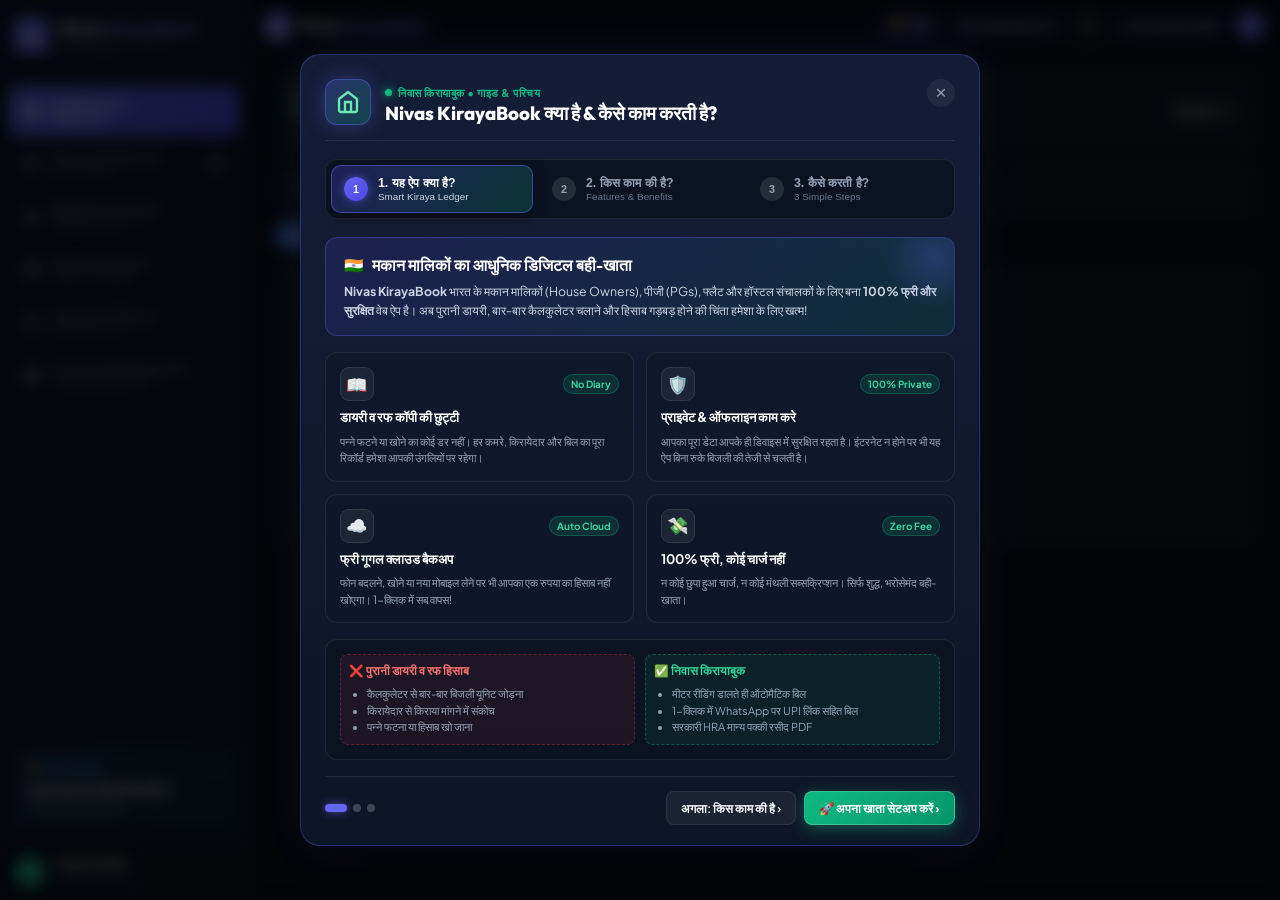
==== index.html @ a08e002d "Enhance AAB workflow with signed keystore, fix package ID, app icon & push latest features" ====
<!DOCTYPE html>
<html lang="en">

<head>
  <meta charset="UTF-8">
  <meta name="viewport"
    content="width=device-width, initial-scale=1.0, maximum-scale=1.0, user-scalable=no, viewport-fit=cover">
  <title>Nivas KirayaBook | Smart Rent &amp; Bijli Bill App</title>
  <meta name="description"
    content="Nivas KirayaBook - Smart rent collection, electricity bill calculator, and 1-click WhatsApp reminders for landlords.">
  <meta name="theme-color" content="#0B0F19">
  <meta name="apple-mobile-web-app-capable" content="yes">
  <meta name="apple-mobile-web-app-status-bar-style" content="black-translucent">
  <meta name="mobile-web-app-capable" content="yes">

  <!-- Google Fonts: Plus Jakarta Sans & Outfit -->
  <link rel="preconnect" href="https://fonts.googleapis.com">
  <link rel="preconnect" href="https://fonts.gstatic.com" crossorigin>
  <link
    href="https://fonts.googleapis.com/css2?family=Outfit:wght@400;500;600;700;800&family=Plus+Jakarta+Sans:wght@400;500;600;700&display=swap"
    rel="stylesheet">

  <link rel="stylesheet" href="styles.css">
  <link rel="icon" type="image/svg+xml" href="icon.svg">
  <link rel="apple-touch-icon" href="icon-192.png">
  <link rel="manifest" href="manifest.json">

  <!-- Firebase App, Auth & Firestore SDKs (Compat for static/Blogger) -->
  <script src="https://www.gstatic.com/firebasejs/10.12.0/firebase-app-compat.js"></script>
  <script src="https://www.gstatic.com/firebasejs/10.12.0/firebase-auth-compat.js"></script>
  <script src="https://www.gstatic.com/firebasejs/10.12.0/firebase-firestore-compat.js"></script>
</head>

<body>
  <!-- Overlay Backdrop for Mobile Drawers -->
  <div class="sidebar-backdrop" id="sidebar-backdrop" onclick="toggleSidebar(false)"></div>

  <div class="app-layout">
    <!-- Desktop Sidebar (Hidden on mobile phones, sleek on desktop) -->
    <aside class="desktop-sidebar" id="sidebar">
      <div class="sidebar-brand">
        <div class="brand-logo">
          <svg width="22" height="22" viewBox="0 0 24 24" fill="none" stroke="currentColor" stroke-width="2.3">
            <path d="M3 9l9-7 9 7v11a2 2 0 0 1-2 2H5a2 2 0 0 1-2-2z"></path>
            <polyline points="9 22 9 12 15 12 15 22"></polyline>
          </svg>
        </div>
        <div class="brand-info">
          <span class="brand-name">Nivas <span class="accent-text">KirayaBook</span></span>
          <span class="brand-sub">निवास किरायाबुक • Landlord</span>
        </div>
        <button class="sidebar-close-btn" onclick="toggleSidebar(false)" aria-label="Close">
          <svg width="18" height="18" viewBox="0 0 24 24" fill="none" stroke="currentColor" stroke-width="2">
            <line x1="18" y1="6" x2="6" y2="18"></line>
            <line x1="6" y1="6" x2="18" y2="18"></line>
          </svg>
        </button>
      </div>

      <nav class="desktop-nav">
        <button class="nav-btn active" id="nav-dashboard" onclick="switchView('dashboard')">
          <svg width="19" height="19" viewBox="0 0 24 24" fill="none" stroke="currentColor" stroke-width="2">
            <rect x="3" y="3" width="7" height="7"></rect>
            <rect x="14" y="3" width="7" height="7"></rect>
            <rect x="14" y="14" width="7" height="7"></rect>
            <rect x="3" y="14" width="7" height="7"></rect>
          </svg>
          <div class="nav-text">
            <span>Dashboard</span>
            <small>डैशबोर्ड ओवरव्यू</small>
          </div>
        </button>
        <button class="nav-btn" id="nav-tenants" onclick="switchView('tenants')">
          <svg width="19" height="19" viewBox="0 0 24 24" fill="none" stroke="currentColor" stroke-width="2">
            <path d="M17 21v-2a4 4 0 0 0-4-4H5a4 4 0 0 0-4 4v2"></path>
            <circle cx="9" cy="7" r="4"></circle>
            <path d="M23 21v-2a4 4 0 0 0-3-3.87"></path>
            <path d="M16 3.13a4 4 0 0 1 0 7.75"></path>
          </svg>
          <div class="nav-text">
            <span>Rooms &amp; Tenants</span>
            <small>कमरे और किरायेदार</small>
          </div>
          <span class="nav-badge" id="tenant-count-badge">0</span>
        </button>
        <button class="nav-btn" id="nav-calculator" onclick="switchView('calculator')">
          <svg width="19" height="19" viewBox="0 0 24 24" fill="none" stroke="currentColor" stroke-width="2">
            <polygon points="13 2 3 14 12 14 11 22 21 10 12 10 13 2"></polygon>
          </svg>
          <div class="nav-text">
            <span>Bijli Bill Calculator</span>
            <small>बिजली बिल कैलकुलेटर</small>
          </div>
        </button>
        <button class="nav-btn" id="nav-reports" onclick="switchView('reports')">
          <svg width="19" height="19" viewBox="0 0 24 24" fill="none" stroke="currentColor" stroke-width="2">
            <path
              d="M21 16V8a2 2 0 0 0-1-1.73l-7-4a2 2 0 0 0-2 0l-7 4A2 2 0 0 0 3 8v8a2 2 0 0 0 1 1.73l7 4a2 2 0 0 0 2 0l7-4A2 2 0 0 0 21 16z">
            </path>
            <polyline points="3.27 6.96 12 12.01 20.73 6.96"></polyline>
            <line x1="12" y1="22.08" x2="12" y2="12"></line>
          </svg>
          <div class="nav-text">
            <span>Monthly Report</span>
            <small>मासिक आय-व्यय रिपोर्ट</small>
          </div>
        </button>
        <button class="nav-btn" id="nav-history" onclick="switchView('history')">
          <svg width="19" height="19" viewBox="0 0 24 24" fill="none" stroke="currentColor" stroke-width="2">
            <circle cx="12" cy="12" r="10"></circle>
            <polyline points="12 6 12 12 16 14"></polyline>
          </svg>
          <div class="nav-text">
            <span>Payment History</span>
            <small>किराया खाता & रसीदें</small>
          </div>
        </button>
        <button class="nav-btn" id="nav-settings" onclick="switchView('settings')">
          <svg width="19" height="19" viewBox="0 0 24 24" fill="none" stroke="currentColor" stroke-width="2">
            <circle cx="12" cy="12" r="3"></circle>
            <path
              d="M19.4 15a1.65 1.65 0 0 0 .33 1.82l.06.06a2 2 0 0 1 0 2.83 2 2 0 0 1-2.83 0l-.06-.06a1.65 1.65 0 0 0-1.82-.33 1.65 1.65 0 0 0-1 1.51V21a2 2 0 0 1-2 2 2 2 0 0 1-2-2v-.09A1.65 1.65 0 0 0 9 19.4a1.65 1.65 0 0 0-1.82.33l-.06.06a2 2 0 0 1-2.83 0 2 2 0 0 1 0-2.83l.06-.06a1.65 1.65 0 0 0 .33-1.82 1.65 1.65 0 0 0-1.51-1H3a2 2 0 0 1-2-2 2 2 0 0 1 2-2h.09A1.65 1.65 0 0 0 4.6 9a1.65 1.65 0 0 0-.33-1.82l-.06-.06a2 2 0 0 1 0-2.83 2 2 0 0 1 2.83 0l.06.06a1.65 1.65 0 0 0 1.82.33H9a1.65 1.65 0 0 0 1-1.51V3a2 2 0 0 1 2-2 2 2 0 0 1 2 2v.09a1.65 1.65 0 0 0 1 1.51 1.65 1.65 0 0 0 1.82-.33l.06-.06a2 2 0 0 1 2.83 0 2 2 0 0 1 0 2.83l-.06.06a1.65 1.65 0 0 0-.33 1.82V9a1.65 1.65 0 0 0 1.51 1H21a2 2 0 0 1 2 2 2 2 0 0 1-2 2h-.09a1.65 1.65 0 0 0-1.51 1z">
            </path>
          </svg>
          <div class="nav-text">
            <span>Owner Settings &amp; UPI</span>
            <small>मालिक प्रोफाइल & सेटिंग्स</small>
          </div>
        </button>
      </nav>

      <!-- Sidebar App Guide Box -->
      <div class="sidebar-guide-box" onclick="openAppIntroModal()" title="यह ऐप क्या है &amp; कैसे काम करती है?">
        <div class="sidebar-guide-top">
          <span class="guide-badge">💡 App Guide</span>
          <span class="guide-arrow">›</span>
        </div>
        <div class="sidebar-guide-title">यह ऐप क्या है &amp; कैसे काम करती है?</div>
        <div class="sidebar-guide-sub">3 आसान स्टेप्स में गाइड देखें</div>
      </div>

      <div class="sidebar-user-card" onclick="switchView('settings')">
        <div class="user-avatar" id="sidebar-avatar">M</div>
        <div class="user-details">
          <span class="user-name" id="sidebar-owner-name">Makan Malik</span>
          <span class="user-sub" id="sidebar-owner-upi">UPI Setup Karein</span>
        </div>
      </div>
    </aside>

    <!-- App Main Body -->
    <div class="app-body">
      <!-- Native Mobile App Header -->
      <header class="app-header">
        <div class="header-left">
          <button class="header-menu-btn" id="menu-toggle" onclick="toggleSidebar()" aria-label="Menu">
            <svg width="20" height="20" viewBox="0 0 24 24" fill="none" stroke="currentColor" stroke-width="2.2">
              <line x1="3" y1="12" x2="21" y2="12"></line>
              <line x1="3" y1="6" x2="21" y2="6"></line>
              <line x1="3" y1="18" x2="21" y2="18"></line>
            </svg>
          </button>
          <div class="header-brand-wrap">
            <div class="header-app-logo">
              <svg width="18" height="18" viewBox="0 0 24 24" fill="none" stroke="currentColor" stroke-width="2.4">
                <path d="M3 9l9-7 9 7v11a2 2 0 0 1-2 2H5a2 2 0 0 1-2-2z"></path>
                <polyline points="9 22 9 12 15 12 15 22"></polyline>
              </svg>
            </div>
            <div class="header-titles">
              <h1 class="header-app-title">Nivas <span class="accent-text">KirayaBook</span></h1>
            </div>
          </div>
        </div>

        <div class="header-right">
          <button class="header-guide-pill" onclick="openAppIntroModal()" title="App Guide: Yeh app kya hai? (गाइड)">
            <span class="guide-icon">💡</span>
            <span class="guide-text">गाइड</span>
          </button>
          <button class="cloud-sync-pill logged-out" id="header-cloud-btn" onclick="openCloudModal()" title="Firebase Cloud Sync">
            <svg class="cloud-icon" width="15" height="15" viewBox="0 0 24 24" fill="none" stroke="currentColor" stroke-width="2.2">
              <path d="M18 10h-1.26A8 8 0 1 0 9 20h9a5 5 0 0 0 0-10z"></path>
            </svg>
            <span id="header-cloud-text">Cloud Sync</span>
            <span class="cloud-status-dot" id="header-cloud-dot"></span>
          </button>
          <button class="header-icon-btn" onclick="toggleHeaderSearch()" title="Search">
            <svg width="18" height="18" viewBox="0 0 24 24" fill="none" stroke="currentColor" stroke-width="2">
              <circle cx="11" cy="11" r="8"></circle>
              <line x1="21" y1="21" x2="16.65" y2="16.65"></line>
            </svg>
          </button>
          <div class="header-cycle-pill" id="header-cycle-pill" onclick="switchView('settings')" title="Billing Month">
            <span class="cycle-dot"></span>
            <span id="current-month-display">Oct 2026</span>
          </div>
          <button class="header-avatar-btn" onclick="switchView('settings')" title="Profile">
            <span id="mobile-header-avatar">M</span>
          </button>
        </div>
      </header>

      <!-- Expandable Mobile Search Bar -->
      <div class="header-search-expand" id="header-search-expand">
        <svg width="16" height="16" viewBox="0 0 24 24" fill="none" stroke="currentColor" stroke-width="2">
          <circle cx="11" cy="11" r="8"></circle>
          <line x1="21" y1="21" x2="16.65" y2="16.65"></line>
        </svg>
        <input type="text" id="global-search" placeholder="Room no, tenant, phone number search karein..."
          oninput="handleSearch(this.value)">
        <button class="search-close-btn" onclick="toggleHeaderSearch(false)" aria-label="Close search">&times;</button>
      </div>

      <!-- App Viewport (Scrollable Native Area) -->
      <main class="app-viewport">

        <!-- ==========================================
             SCREEN 1: DASHBOARD OVERVIEW (Clean Khatabook Standard)
             ========================================== -->
        <section id="view-dashboard" class="view-screen active">
          <!-- Welcome & Onboarding Banner (Permanently hidden in Real Mode) -->
          <div class="demo-strip demo-welcome-card" id="demo-notice-banner" style="display: none;">
            <!-- Top Header Row -->
            <div class="demo-welcome-top">
              <div class="demo-welcome-badge">
                <span class="demo-pulse-dot"></span>
                <span>👋 Welcome to Nivas KirayaBook • मकान मालिक डिजिटल खाता</span>
              </div>
              <button type="button" class="btn-demo-dismiss" onclick="dismissDemoBanner()" title="Banner band karein"
                aria-label="Close">&times;</button>
            </div>

            <!-- Value Proposition -->
            <div class="demo-welcome-main">
              <h2 class="demo-welcome-title">Kiraya Hisaab, Bijli Bill & WhatsApp Reminder — Sab Kuch Ek Jagah</h2>
              <p class="demo-welcome-sub">
                Yeh app landlords aur house owners ke liye hai. Abhi aap <strong>Demo Mode (Sample Data)</strong> dekh
                rahe hain taaki aap sabhi features chala kar test kar sakein:
              </p>
            </div>

            <!-- 3 Core Feature Shortcut Cards -->
            <div class="demo-features-grid">
              <div class="demo-feat-item" onclick="switchView('calculator')" title="Click: Bijli Calculator Kholein">
                <span class="demo-feat-icon">⚡</span>
                <div class="demo-feat-text">
                  <strong>Bijli Bill Calculator</strong>
                  <small>Meter reading se automatic bill calculation</small>
                </div>
              </div>

              <div class="demo-feat-item" onclick="switchView('tenants')" title="Click: WhatsApp Reminder Dekhein">
                <span class="demo-feat-icon">💬</span>
                <div class="demo-feat-text">
                  <strong>WhatsApp Reminder</strong>
                  <small>1-Click mein UPI link ke sath message bhejo</small>
                </div>
              </div>

              <div class="demo-feat-item" onclick="switchView('history')" title="Click: Rent Receipts Dekhein">
                <span class="demo-feat-icon">🧾</span>
                <div class="demo-feat-text">
                  <strong>Kiraya Raseed</strong>
                  <small>Payment aane par official HRA tax receipt</small>
                </div>
              </div>
            </div>

            <!-- Bottom Actions: Setup CTA & Information -->
            <div class="demo-welcome-footer">
              <div class="demo-cta-group">
                <button type="button" class="btn-demo-primary" onclick="openOnboardingModal()">
                  <span>🚀 Apna Asli Khata Setup Karein</span>
                  <small>(Name, Mobile & UPI jodein • 2 min)</small>
                </button>
                <button type="button" class="btn-demo-secondary" onclick="openAppIntroModal()">
                  <span>💡 Yeh App Kya Hai? Guide Dekhein ›</span>
                </button>
                <button type="button" class="btn-demo-secondary" onclick="switchView('calculator')">
                  <span>⚡ Bijli Calculator Test Karein ›</span>
                </button>
              </div>

              <div class="demo-sample-note">
                <span>💡 <em>Settings se aap jab chahein demo data dubara la sakte hain.</em></span>
              </div>
            </div>
          </div>

          <!-- Unified Single Financial Ledger Strip (Khatabook Style) -->
          <div class="ledger-summary-strip">
            <div class="ledger-kpi-col">
              <span class="ledger-label">KUL AAYA (COLLECTED)</span>
              <div class="ledger-val text-success" id="stat-collected">₹0</div>
              <span class="ledger-sub" id="stat-collected-sub">0 Rooms Clear</span>
            </div>

            <div class="ledger-divider"></div>

            <div class="ledger-kpi-col">
              <span class="ledger-label">KUL BAAKI (PENDING)</span>
              <div class="ledger-val text-danger" id="stat-pending">₹0</div>
              <span class="ledger-sub" id="stat-pending-sub">0 Room Pending</span>
            </div>

            <button type="button" class="ledger-report-btn" onclick="switchView('reports')" title="View Monthly Audit">
              <span>Report</span>
              <svg width="14" height="14" viewBox="0 0 24 24" fill="none" stroke="currentColor" stroke-width="2.5">
                <polyline points="9 18 15 12 9 6"></polyline>
              </svg>
            </button>
          </div>

          <!-- Search & Filter Controls (Clean Native App Bar) -->
          <div class="ledger-controls-row">
            <div class="ledger-search-box">
              <svg width="15" height="15" viewBox="0 0 24 24" fill="none" stroke="currentColor" stroke-width="2">
                <circle cx="11" cy="11" r="8"></circle>
                <line x1="21" y1="21" x2="16.65" y2="16.65"></line>
              </svg>
              <input type="text" id="dashboard-search-input" placeholder="Room no, kirayedar, phone search karein..."
                oninput="handleSearch(this.value)">
              <button type="button" class="search-clear-btn" id="search-clear-btn" onclick="clearSearch()"
                style="display:none;">&times;</button>
            </div>

            <!-- Segmented Filter Tabs -->
            <div class="ledger-tabs">
              <button type="button" class="ledger-tab active" data-filter="all" onclick="setFilter('all')">
                Sabhi (<span id="count-all">0</span>)
              </button>
              <button type="button" class="ledger-tab tab-pending" data-filter="pending" onclick="setFilter('pending')">
                Baaki (<span id="count-pending">0</span>)
              </button>
              <button type="button" class="ledger-tab tab-paid" data-filter="paid" onclick="setFilter('paid')">
                Jama (<span id="count-paid">0</span>)
              </button>
              <button type="button" class="ledger-tab tab-vacant" data-filter="vacant" onclick="setFilter('vacant')">
                Khali (<span id="count-vacant">0</span>)
              </button>
            </div>
          </div>

          <!-- Rooms / Tenant Cards Grid (Direct Hero of the Page) -->
          <div class="rooms-ledger-list" id="tenants-card-container">
            <!-- Dynamically populated room cards -->
          </div>
        </section>

        <!-- ==========================================
             SCREEN 2: ROOMS & TENANTS (Dedicated Directory)
             ========================================== -->
        <section id="view-tenants" class="view-screen">
          <!-- Professional Tenants & Rooms Summary Strip (Fintech Ledger Standard) -->
          <div class="tenants-summary-strip">
            <div class="ts-col ts-col-clickable" onclick="setTenantsScreenFilter('all')"
              title="Click: Sabhi Rooms Dekhein">
              <div class="ts-header">
                <span class="ts-dot ts-dot-blue"></span>
                <span class="ts-label">ROOMS</span>
              </div>
              <strong class="ts-val" id="tenants-summary-total">0</strong>
              <span class="ts-sub" id="tenants-summary-total-sub">0 Units Listed</span>
            </div>

            <div class="ledger-divider"></div>

            <div class="ts-col ts-col-clickable" onclick="setTenantsScreenFilter('occupied')"
              title="Click: Occupied Rooms Filter Karein">
              <div class="ts-header">
                <span class="ts-dot ts-dot-success"></span>
                <span class="ts-label">OCCUPIED</span>
              </div>
              <strong class="ts-val text-success" id="tenants-summary-occupied">0</strong>
              <span class="ts-sub text-success" id="tenants-summary-occ-sub">0% Occupancy</span>
            </div>

            <div class="ledger-divider"></div>

            <div class="ts-col ts-col-clickable" onclick="setTenantsScreenFilter('vacant')"
              title="Click: Khali Rooms Filter Karein">
              <div class="ts-header">
                <span class="ts-dot ts-dot-amber"></span>
                <span class="ts-label">VACANT</span>
              </div>
              <strong class="ts-val text-muted" id="tenants-summary-vacant">0</strong>
              <span class="ts-sub" id="tenants-summary-vac-sub">0 Ready to Rent</span>
            </div>

            <div class="ledger-divider"></div>

            <div class="ts-col ts-col-clickable ts-col-rent" onclick="switchView('reports')"
              title="Click: Monthly Audit & Income Dekhein">
              <div class="ts-header">
                <span class="ts-dot ts-dot-emerald"></span>
                <span class="ts-label">TOTAL RENT</span>
              </div>
              <strong class="ts-val text-primary" id="tenants-summary-rent">₹0</strong>
              <span class="ts-sub" id="tenants-summary-rent-sub">Monthly Potential</span>
            </div>
          </div>

          <!-- Search & Filter Controls -->
          <div class="ledger-controls-row">
            <div class="ledger-search-box">
              <svg width="15" height="15" viewBox="0 0 24 24" fill="none" stroke="currentColor" stroke-width="2">
                <circle cx="11" cy="11" r="8"></circle>
                <line x1="21" y1="21" x2="16.65" y2="16.65"></line>
              </svg>
              <input type="text" id="tenants-screen-search" placeholder="Search room no, tenant, phone..."
                oninput="handleTenantsSearch(this.value)">
            </div>
            <div class="ledger-tabs">
              <button type="button" class="ledger-tab active" data-tfilter="all"
                onclick="setTenantsScreenFilter('all')">
                Sabhi (<span id="tcount-all">0</span>)
              </button>
              <button type="button" class="ledger-tab tab-paid" data-tfilter="occupied"
                onclick="setTenantsScreenFilter('occupied')">
                Occupied (<span id="tcount-occupied">0</span>)
              </button>
              <button type="button" class="ledger-tab tab-vacant" data-tfilter="vacant"
                onclick="setTenantsScreenFilter('vacant')">
                Khali (<span id="tcount-vacant">0</span>)
              </button>
            </div>
          </div>

          <!-- Rooms Directory Grid -->
          <div class="rooms-ledger-list" id="all-tenants-container">
            <!-- Dynamically populated via renderTenantsView() -->
          </div>
        </section>

        <!-- ==========================================
             SCREEN 3: BIJLI BILL CALCULATOR (Dedicated Screen)
             ========================================== -->
        <section id="view-calculator" class="view-screen">
          <div class="screen-title-bar">
            <div>
              <h2 class="screen-heading">Bijli Bill Calculator</h2>
              <p class="screen-subtext">Meter reading darj karein, automatic bill calculate karein aur WhatsApp notice
                bhejein</p>
            </div>
          </div>

          <div class="calc-screen-grid">
            <!-- Left Card: Inputs & Meter Calculator -->
            <div class="calc-input-card">
              <div class="form-section-head">
                <span class="fsh-title">1. Room Chunein (Select Room)</span>
              </div>
              <div class="form-group">
                <select id="calc-screen-select-unit" class="select-app" onchange="onCalcScreenUnitSelected(this.value)">
                  <!-- Injected options -->
                </select>
              </div>

              <div class="form-section-head" style="margin-top: 18px;">
                <span class="fsh-title">2. Meter Reading & Rate</span>
              </div>
              <div class="meter-inputs-row">
                <div class="form-group">
                  <label for="calc-screen-prev-reading">Previous (Units)</label>
                  <input type="number" id="calc-screen-prev-reading" placeholder="e.g. 1000" oninput="runScreenCalc()">
                </div>
                <div class="form-group">
                  <label for="calc-screen-curr-reading">New (Units) *</label>
                  <input type="number" id="calc-screen-curr-reading" placeholder="e.g. 1060" oninput="runScreenCalc()">
                </div>
                <div class="form-group">
                  <label for="calc-screen-rate">Rate / Unit (₹)</label>
                  <div class="rate-input-box">
                    <input type="number" id="calc-screen-rate" value="8" step="0.5" oninput="runScreenCalc()">
                    <div class="rate-pills">
                      <button type="button" class="rate-pill" onclick="setCalcRate(7)">₹7</button>
                      <button type="button" class="rate-pill active" onclick="setCalcRate(8)">₹8</button>
                      <button type="button" class="rate-pill" onclick="setCalcRate(9)">₹9</button>
                      <button type="button" class="rate-pill" onclick="setCalcRate(10)">₹10</button>
                    </div>
                  </div>
                </div>
              </div>

              <!-- Visual Formula Banner -->
              <div class="calc-formula-card">
                <div class="f-col">
                  <span class="f-sub">Units:</span>
                  <strong class="f-val" id="calc-screen-units-box">0 Units</strong>
                </div>
                <span class="f-math">×</span>
                <div class="f-col">
                  <span class="f-sub">Rate:</span>
                  <strong class="f-val">₹<span id="calc-screen-rate-box">8</span></strong>
                </div>
                <span class="f-math">=</span>
                <div class="f-col f-highlight">
                  <span class="f-sub">Bijli Bill:</span>
                  <strong class="f-val f-gold" id="calc-screen-elec-total">₹0</strong>
                </div>
              </div>

              <div class="form-section-head" style="margin-top: 18px;">
                <span class="fsh-title">3. Kiraya & Extra Charges</span>
              </div>
              <div class="utilities-row">
                <div class="form-group">
                  <label for="calc-screen-rent">Base Rent (₹)</label>
                  <input type="number" id="calc-screen-rent" oninput="runScreenCalc()">
                </div>
                <div class="form-group">
                  <label for="calc-screen-maint">Maintenance / Water (₹)</label>
                  <input type="number" id="calc-screen-maint" value="0" oninput="runScreenCalc()">
                </div>
                <div class="form-group">
                  <label for="calc-screen-other">Other / Dues (₹)</label>
                  <input type="number" id="calc-screen-other" value="0" oninput="runScreenCalc()">
                </div>
                <div class="form-group">
                  <label for="calc-screen-month">Billing Month</label>
                  <input type="text" id="calc-screen-month" value="October 2026" oninput="runScreenCalc()">
                </div>
              </div>
            </div>

            <!-- Right Card: Grand Total & Live WhatsApp Preview -->
            <div class="calc-output-card">
              <!-- Grand Total Banner -->
              <div class="calc-total-banner">
                <span class="total-tag">Grand Total Due • कुल बकाया</span>
                <div class="total-number" id="calc-screen-grand-total">₹0</div>
                <div class="total-breakdown-rows">
                  <div class="t-row"><span>Base Rent:</span><strong id="gt-row-rent">₹0</strong></div>
                  <div class="t-row"><span>Electricity Bill:</span><strong id="gt-row-elec">₹0</strong></div>
                  <div class="t-row"><span>Water / Maintenance:</span><strong id="gt-row-maint">₹0</strong></div>
                  <div class="t-row"><span>Other Dues:</span><strong id="gt-row-other">₹0</strong></div>
                </div>
              </div>

              <!-- Live WhatsApp Preview Box -->
              <div class="wa-chat-preview">
                <div class="wa-chat-header">
                  <div class="wa-chat-title">
                    <svg width="17" height="17" viewBox="0 0 24 24" fill="#25D366">
                      <path
                        d="M12.04 2C6.58 2 2.13 6.45 2.13 11.91C2.13 13.66 2.59 15.36 3.45 16.86L2.05 22L7.3 20.62C8.75 21.41 10.38 21.83 12.04 21.83C17.5 21.83 21.95 17.38 21.95 11.92C21.95 9.27 20.92 6.78 19.05 4.91C17.18 3.03 14.69 2 12.04 2ZM12.05 20.18C10.57 20.18 9.11 19.79 7.83 19.02L7.53 18.84L4.41 19.66L5.24 16.61L5.05 16.3C4.21 14.96 3.77 13.46 3.77 11.91C3.77 7.36 7.48 3.65 12.04 3.65C14.25 3.65 16.33 4.51 17.89 6.07C19.45 7.63 20.31 9.71 20.31 11.92C20.31 16.48 16.6 20.18 12.05 20.18ZM16.58 14.43C16.33 14.31 15.11 13.71 14.88 13.62C14.65 13.54 14.48 13.5 14.31 13.75C14.14 14 13.65 14.57 13.5 14.74C13.35 14.91 13.2 14.93 12.95 14.81C12.7 14.69 11.89 14.42 10.93 13.57C10.18 12.91 9.68 12.09 9.53 11.84C9.38 11.59 9.51 11.46 9.64 11.34C9.75 11.23 9.88 11.06 10.01 10.91C10.13 10.76 10.17 10.65 10.25 10.49C10.33 10.32 10.29 10.18 10.23 10.06C10.17 9.93 9.68 8.73 9.48 8.24C9.28 7.76 9.08 7.82 8.93 7.81C8.79 7.81 8.62 7.81 8.45 7.81C8.28 7.81 8.01 7.87 7.78 8.12C7.55 8.37 6.9 8.98 6.9 10.22C6.9 11.46 7.8 12.66 7.93 12.83C8.05 13 9.71 15.55 12.24 16.64C12.84 16.9 13.31 17.06 13.68 17.18C14.28 17.37 14.83 17.34 15.26 17.28C15.74 17.21 16.74 16.68 16.95 16.09C17.16 15.5 17.16 15 17.1 14.9C17.04 14.8 16.87 14.55 16.58 14.43Z" />
                    </svg>
                    <span>WhatsApp Notice Preview</span>
                  </div>
                  <button class="btn btn-secondary btn-xs" onclick="copyWhatsAppPreviewText()">
                    📋 Copy Text
                  </button>
                </div>
                <div class="wa-chat-bubble" id="calc-screen-wa-bubble">
                  Select a room to preview WhatsApp notice...
                </div>
              </div>

              <!-- Buttons -->
              <div class="calc-btn-stack">
                <button class="btn btn-whatsapp btn-block" onclick="sendWhatsAppFromScreenCalc()">
                  <svg width="18" height="18" viewBox="0 0 24 24" fill="currentColor">
                    <path
                      d="M12.04 2C6.58 2 2.13 6.45 2.13 11.91C2.13 13.66 2.59 15.36 3.45 16.86L2.05 22L7.3 20.62C8.75 21.41 10.38 21.83 12.04 21.83C17.5 21.83 21.95 17.38 21.95 11.92C21.95 9.27 20.92 6.78 19.05 4.91C17.18 3.03 14.69 2 12.04 2ZM12.05 20.18C10.57 20.18 9.11 19.79 7.83 19.02L7.53 18.84L4.41 19.66L5.24 16.61L5.05 16.3C4.21 14.96 3.77 13.46 3.77 11.91C3.77 7.36 7.48 3.65 12.04 3.65C14.25 3.65 16.33 4.51 17.89 6.07C19.45 7.63 20.31 9.71 20.31 11.92C20.31 16.48 16.6 20.18 12.05 20.18ZM16.58 14.43C16.33 14.31 15.11 13.71 14.88 13.62C14.65 13.54 14.48 13.5 14.31 13.75C14.14 14 13.65 14.57 13.5 14.74C13.35 14.91 13.2 14.93 12.95 14.81C12.7 14.69 11.89 14.42 10.93 13.57C10.18 12.91 9.68 12.09 9.53 11.84C9.38 11.59 9.51 11.46 9.64 11.34C9.75 11.23 9.88 11.06 10.01 10.91C10.13 10.76 10.17 10.65 10.25 10.49C10.33 10.32 10.29 10.18 10.23 10.06C10.17 9.93 9.68 8.73 9.48 8.24C9.28 7.76 9.08 7.82 8.93 7.81C8.79 7.81 8.62 7.81 8.45 7.81C8.28 7.81 8.01 7.87 7.78 8.12C7.55 8.37 6.9 8.98 6.9 10.22C6.9 11.46 7.8 12.66 7.93 12.83C8.05 13 9.71 15.55 12.24 16.64C12.84 16.9 13.31 17.06 13.68 17.18C14.28 17.37 14.83 17.34 15.26 17.28C15.74 17.21 16.74 16.68 16.95 16.09C17.16 15.5 17.16 15 17.1 14.9C17.04 14.8 16.87 14.55 16.58 14.43Z" />
                  </svg>
                  <span>Send Bill on WhatsApp</span>
                </button>
                <button class="btn btn-primary btn-block" onclick="saveBillFromScreenCalc()">
                  <svg width="17" height="17" viewBox="0 0 24 24" fill="none" stroke="currentColor" stroke-width="2.2">
                    <path d="M19 21H5a2 2 0 0 1-2-2V5a2 2 0 0 1 2-2h11l5 5v11a2 2 0 0 1-2 2z"></path>
                    <polyline points="17 21 17 13 7 13 7 21"></polyline>
                    <polyline points="7 3 7 8 15 8"></polyline>
                  </svg>
                  <span>Save Bill to Room Record</span>
                </button>
              </div>
            </div>
          </div>
        </section>

        <!-- ==========================================
             SCREEN 4: PAYMENT RECORDS & KHATA LEDGER
             ========================================== -->
        <section id="view-history" class="view-screen">
          <div class="screen-title-bar">
            <div>
              <h2 class="screen-heading">Payment Records & Khata</h2>
              <p class="screen-subtext">Kiraya receipts aur jama bhugtan ka pura hisab</p>
            </div>
            <button class="btn btn-secondary btn-sm" onclick="exportDataToJSON()">
              <svg width="15" height="15" viewBox="0 0 24 24" fill="none" stroke="currentColor" stroke-width="2">
                <path d="M21 15v4a2 2 0 0 1-2 2H5a2 2 0 0 1-2-2v-4"></path>
                <polyline points="7 10 12 15 17 10"></polyline>
                <line x1="12" y1="15" x2="12" y2="3"></line>
              </svg>
              <span>Export JSON</span>
            </button>
          </div>

          <!-- Khata Sub-Screen Switcher (Receipts vs Monthly Report) -->
          <div class="khata-subnav-pills">
            <button class="khata-pill active" onclick="switchView('history')">Payment Receipts (रसीदें)</button>
            <button class="khata-pill" onclick="switchView('reports')">Monthly Report & Audit (मासिक रिपोर्ट)</button>
          </div>

          <!-- History Search & Stats Bar -->
          <div class="history-controls-bar">
            <div class="search-input-wrap">
              <svg width="16" height="16" viewBox="0 0 24 24" fill="none" stroke="currentColor" stroke-width="2">
                <circle cx="11" cy="11" r="8"></circle>
                <line x1="21" y1="21" x2="16.65" y2="16.65"></line>
              </svg>
              <input type="text" id="history-search" placeholder="Receipt no, tenant name search karein..."
                oninput="handleHistorySearch(this.value)">
            </div>
            <div class="history-total-pill">
              Total Logged: <strong id="history-total-sum" style="color: #10B981;">₹0</strong>
            </div>
          </div>

          <!-- Desktop Table (visible on desktop) -->
          <div class="history-desktop-table">
            <table class="data-table" id="history-table">
              <thead>
                <tr>
                  <th>Date</th>
                  <th>Receipt No.</th>
                  <th>Room / Unit</th>
                  <th>Tenant Name</th>
                  <th>Billing Month</th>
                  <th>Amount Paid</th>
                  <th>Payment Mode</th>
                  <th>Official Receipt</th>
                </tr>
              </thead>
              <tbody id="history-table-body">
                <!-- Injected rows -->
              </tbody>
            </table>
          </div>

          <!-- Mobile Native Transaction Cards (visible on mobile) -->
          <div class="history-mobile-cards" id="history-mobile-cards">
            <!-- Dynamically populated mobile transaction cards -->
          </div>
        </section>

        <!-- ==========================================
             SCREEN: MONTHLY REPORT & PROPERTY AUDIT
             ========================================== -->
        <section id="view-reports" class="view-screen">
          <div class="screen-title-bar">
            <div>
              <h2 class="screen-heading">Monthly Report & Property Audit</h2>
              <p class="screen-subtext">Kul collection, bijli audit, Room-war live sthiti aur shuddh bachat</p>
            </div>
            <div style="display: flex; gap: 8px; flex-wrap: wrap;">
              <button class="btn btn-secondary btn-sm" onclick="printMonthlyReport()">
                <svg width="15" height="15" viewBox="0 0 24 24" fill="none" stroke="currentColor" stroke-width="2">
                  <polyline points="6 9 6 2 18 2 18 9"></polyline>
                  <path d="M6 18H4a2 2 0 0 1-2-2v-5a2 2 0 0 1 2-2h16a2 2 0 0 1 2 2v5a2 2 0 0 1-2 2h-2"></path>
                  <rect x="6" y="14" width="12" height="8"></rect>
                </svg>
                <span>Print / PDF</span>
              </button>
              <button class="btn btn-whatsapp btn-sm" onclick="shareWhatsAppMonthlyReport()">
                <svg width="15" height="15" viewBox="0 0 24 24" fill="currentColor">
                  <path
                    d="M12.04 2C6.58 2 2.13 6.45 2.13 11.91C2.13 13.66 2.59 15.36 3.45 16.86L2.05 22L7.3 20.62C8.75 21.41 10.38 21.83 12.04 21.83C17.5 21.83 21.95 17.38 21.95 11.92C21.95 9.27 20.92 6.78 19.05 4.91C17.18 3.03 14.69 2 12.04 2ZM12.05 20.18C10.57 20.18 9.11 19.79 7.83 19.02L7.53 18.84L4.41 19.66L5.24 16.61L5.05 16.3C4.21 14.96 3.77 13.46 3.77 11.91C3.77 7.36 7.48 3.65 12.04 3.65C14.25 3.65 16.33 4.51 17.89 6.07C19.45 7.63 20.31 9.71 20.31 11.92C20.31 16.48 16.6 20.18 12.05 20.18ZM16.58 14.43C16.33 14.31 15.11 13.71 14.88 13.62C14.65 13.54 14.48 13.5 14.31 13.75C14.14 14 13.65 14.57 13.5 14.74C13.35 14.91 13.2 14.93 12.95 14.81C12.7 14.69 11.89 14.42 10.93 13.57C10.18 12.91 9.68 12.09 9.53 11.84C9.38 11.59 9.51 11.46 9.64 11.34C9.75 11.23 9.88 11.06 10.01 10.91C10.13 10.76 10.17 10.65 10.25 10.49C10.33 10.32 10.29 10.18 10.23 10.06C10.17 9.93 9.68 8.73 9.48 8.24C9.28 7.76 9.08 7.82 8.93 7.81C8.79 7.81 8.62 7.81 8.45 7.81C8.28 7.81 8.01 7.87 7.78 8.12C7.55 8.37 6.9 8.98 6.9 10.22C6.9 11.46 7.8 12.66 7.93 12.83C8.05 13 9.71 15.55 12.24 16.64C12.84 16.9 13.31 17.06 13.68 17.18C14.28 17.37 14.83 17.34 15.26 17.28C15.74 17.21 16.74 16.68 16.95 16.09C17.16 15.5 17.16 15 17.1 14.9C17.04 14.8 16.87 14.55 16.58 14.43Z" />
                </svg>
                <span>WhatsApp Summary</span>
              </button>
            </div>
          </div>

          <!-- Khata Sub-Screen Switcher -->
          <div class="khata-subnav-pills">
            <button class="khata-pill" onclick="switchView('history')">Payment Receipts (रसीदें)</button>
            <button class="khata-pill active" onclick="switchView('reports')">Monthly Report & Audit (मासिक
              रिपोर्ट)</button>
          </div>

          <!-- Billing Period & Cycle Selector Bar -->
          <div class="report-cycle-bar">
            <div class="cycle-input-wrapper">
              <span class="cycle-icon">📅</span>
              <select id="report-select-month" class="select-app select-cycle" onchange="onReportFilterChanged()">
                <option value="October 2026">October 2026 (चालू माह)</option>
                <option value="September 2026">September 2026</option>
                <option value="August 2026">August 2026</option>
              </select>
            </div>
            <div class="cycle-tag-badge">
              Active Billing Cycle
            </div>
          </div>

          <!-- Executive Financial KPI Cards -->
          <div class="report-kpi-grid">
            <div class="kpi-card kpi-indigo">
              <div class="kpi-header">
                <span class="kpi-title">Gross Expected • संभावित</span>
                <span class="kpi-badge">Potential</span>
              </div>
              <div class="kpi-value" id="kpi-gross-expected">₹0</div>
              <div class="kpi-sub" id="kpi-gross-sub">Rent: ₹0 + Bijli: ₹0</div>
            </div>

            <div class="kpi-card kpi-green">
              <div class="kpi-header">
                <span class="kpi-title">Total Collected • कुल जमा</span>
                <span class="kpi-badge" id="kpi-collection-pct">0% Paid</span>
              </div>
              <div class="kpi-value" id="kpi-total-collected" style="color: #10B981;">₹0</div>
              <div class="kpi-sub" id="kpi-collected-sub">Received across 0 units</div>
            </div>

            <div class="kpi-card kpi-amber">
              <div class="kpi-header">
                <span class="kpi-title">Total Pending • बकाया राशि</span>
                <span class="kpi-badge kpi-badge-amber" id="kpi-pending-count">0 Rooms</span>
              </div>
              <div class="kpi-value" id="kpi-total-pending" style="color: #F59E0B;">₹0</div>
              <div class="kpi-sub" id="kpi-pending-sub">0 units pending</div>
            </div>

            <div class="kpi-card kpi-emerald">
              <div class="kpi-header">
                <span class="kpi-title">Net Profit • शुद्ध बचत</span>
                <span class="kpi-badge"
                  style="background:rgba(52,211,153,0.15); color:#34D399; border:1px solid rgba(52,211,153,0.3);">In-Hand</span>
              </div>
              <div class="kpi-value" id="kpi-net-profit" style="color: #34D399;">₹0</div>
              <div class="kpi-sub" id="kpi-expenses-sub">After ₹0 Building Expenses</div>
            </div>
          </div>

          <!-- Mobile Accordion Toggle for Meter & Utility Streams -->
          <button class="streams-accordion-toggle" id="btn-toggle-streams" onclick="toggleRevenueStreams()">
            <span>⚡ View Electricity & Water Meter Audit (बिजली व पानी रिकवरी)</span>
            <span class="streams-toggle-chevron">▾</span>
          </button>

          <!-- Revenue Stream Progress Cards (Rent vs Bijli vs Maint) -->
          <div class="report-streams-grid" id="report-streams-container">
            <div class="stream-card">
              <div class="stream-top">
                <span class="stream-title">🏠 Base Rent Recovery</span>
                <strong id="stream-rent-stat">₹0 / ₹0</strong>
              </div>
              <div class="app-progress-track">
                <div class="app-progress-fill" id="stream-rent-bar" style="width: 0%;"></div>
              </div>
              <span class="stream-hint" id="stream-rent-hint">0% Kiraya Collect Ho Gaya</span>
            </div>

            <div class="stream-card">
              <div class="stream-top">
                <span class="stream-title">⚡ Electricity Meter Recovery</span>
                <strong id="stream-elec-stat">₹0 / ₹0</strong>
              </div>
              <div class="app-progress-track">
                <div class="app-progress-fill" id="stream-elec-bar"
                  style="width: 0%; background: linear-gradient(90deg, #F59E0B, #10B981);"></div>
              </div>
              <span class="stream-hint" id="stream-elec-hint">Total 0 Units Consumed</span>
            </div>

            <div class="stream-card">
              <div class="stream-top">
                <span class="stream-title">💧 Water & Maintenance</span>
                <strong id="stream-maint-stat">₹0 / ₹0</strong>
              </div>
              <div class="app-progress-track">
                <div class="app-progress-fill" id="stream-maint-bar"
                  style="width: 0%; background: linear-gradient(90deg, #6366F1, #38BDF8);"></div>
              </div>
              <span class="stream-hint" id="stream-maint-hint">0% Recovery</span>
            </div>
          </div>

          <!-- ==========================================
               ROOM-WISE LIVE BREAKDOWN (WITH FILTER BAR DIRECTLY ON TOP!)
               ========================================== -->
          <div class="report-breakdown-wrapper">
            <div class="report-section-header">
              <div style="display:flex; align-items:center; gap:8px;">
                <h3 class="report-section-title">🏢 Room-Wise Live Breakdown • कमरा-वार लाइव हिसाब</h3>
                <span class="report-live-pill">● LIVE</span>
              </div>
              <div style="font-size:0.8rem; color:var(--text-muted);" id="report-unit-count-text">Showing 0 rooms</div>
            </div>

            <!-- Integrated Filter Controls Bar DIRECTLY ABOVE ROOMS -->
            <div class="report-controls-card">
              <div class="report-filters-flex">
                <div class="filter-prop-box">
                  <label for="report-select-property" class="filter-label">Property (इमारत)</label>
                  <select id="report-select-property" class="select-app" onchange="onReportFilterChanged()">
                    <option value="all">All Properties (सभी भवन)</option>
                  </select>
                </div>
                <!-- Native App Filter Chips for Status -->
                <div class="filter-status-box">
                  <label class="filter-label">Status Filter (कमरे की स्थिति)</label>
                  <div class="report-status-chips">
                    <button type="button" class="report-chip active" data-status="all"
                      onclick="selectReportStatusChip('all')">
                      <span>Sabhi</span> <span class="chip-count" id="chip-count-all">0</span>
                    </button>
                    <button type="button" class="report-chip chip-pending" data-status="pending"
                      onclick="selectReportStatusChip('pending')">
                      <span>Baaki</span> <span class="chip-count" id="chip-count-pending">0</span>
                    </button>
                    <button type="button" class="report-chip chip-paid" data-status="paid"
                      onclick="selectReportStatusChip('paid')">
                      <span>Jama</span> <span class="chip-count" id="chip-count-paid">0</span>
                    </button>
                    <button type="button" class="report-chip chip-vacant" data-status="vacant"
                      onclick="selectReportStatusChip('vacant')">
                      <span>Khali</span> <span class="chip-count" id="chip-count-vacant">0</span>
                    </button>
                  </div>
                  <!-- Hidden synced select for full JS backwards compatibility -->
                  <select id="report-select-status" style="display: none;" onchange="onReportFilterChanged()">
                    <option value="all">All Units (सभी कमरा)</option>
                    <option value="pending">Pending / Defaulters Only (बाकी वाले)</option>
                    <option value="paid">Paid Only (जमा वाले)</option>
                    <option value="vacant">Vacant Rooms (खाली कमरा)</option>
                  </select>
                </div>
              </div>
            </div>

            <!-- Desktop Table View (Right Below Filters!) -->
            <div class="report-desktop-table-wrap">
              <table class="report-table">
                <thead>
                  <tr>
                    <th>Room & Property</th>
                    <th>Tenant & Move-in</th>
                    <th>Meter (Prev ➔ Curr)</th>
                    <th>Rent + Bijli + Maint</th>
                    <th>Total Due</th>
                    <th>Paid / Balance</th>
                    <th>Status</th>
                    <th>Actions</th>
                  </tr>
                </thead>
                <tbody id="report-table-body">
                  <!-- Injected via renderMonthlyReportView() -->
                </tbody>
              </table>
            </div>

            <!-- Mobile Cards View (Right Below Filters!) -->
            <div class="report-mobile-cards" id="report-mobile-cards">
              <!-- Injected via renderMonthlyReportView() -->
            </div>
          </div>

          <!-- Building Expenses & Maintenance Section -->
          <div class="report-expenses-box">
            <div class="expenses-header">
              <div>
                <h4 class="expenses-title">Building Expenses & Maintenance</h4>
                <p style="font-size:0.75rem; color:var(--text-muted); margin:0;">Safai, motor pump, electrician ya
                  repair kharche jisse shuddh bachat pata chale</p>
              </div>
              <button class="btn btn-secondary btn-sm" onclick="openAddExpenseModal()">+ Add Expense</button>
            </div>

            <div class="expenses-list" id="report-expenses-list">
              <!-- Injected expenses list -->
            </div>
          </div>
        </section>

        <!-- ==========================================
             SCREEN 5: OWNER PROFILE & SETTINGS
             ========================================== -->
        <section id="view-settings" class="view-screen">
          <div class="screen-title-bar">
            <div>
              <h2 class="screen-heading">Owner Profile & App Settings</h2>
              <p class="screen-subtext">Malik ki profile, UPI ID (Direct Payment Link) aur offline data backup</p>
            </div>
          </div>

          <!-- App Guide & Intro Card -->
          <div class="settings-guide-card" onclick="openAppIntroModal()" title="Yeh App Kya Hai? Guide Dekhein">
            <div class="settings-guide-left">
              <div class="settings-guide-icon">💡</div>
              <div class="settings-guide-info">
                <h4>यह ऐप क्या है और कैसे काम करती है? (App Guide)</h4>
                <p>बिजली बिल कैलकुलेटर, 1-क्लिक व्हाट्सएप रिमाइंडर और कानूनी किराया रसीद का पूरा परिचय व गाइड देखें।</p>
              </div>
            </div>
            <button type="button" class="btn btn-secondary btn-sm">गाइड खोलें ›</button>
          </div>

          <div class="settings-app-grid">
            <div class="settings-app-card">
              <h3 class="card-subtitle">Landlord / House Owner Details</h3>
              <form id="settings-screen-form" onsubmit="handleSaveSettingsScreen(event)">
                <div class="form-grid">
                  <div class="form-group">
                    <label for="set-screen-owner-name">Owner / Landlord Name *</label>
                    <input type="text" id="set-screen-owner-name" placeholder="e.g. Ramesh Kumar" required>
                  </div>
                  <div class="form-group">
                    <label for="set-screen-owner-phone">Owner Phone Number *</label>
                    <input type="tel" id="set-screen-owner-phone" placeholder="e.g. 9876543210" required>
                  </div>
                  <div class="form-group full-width">
                    <label for="set-screen-owner-upi">Owner UPI ID (For Direct Payments) *</label>
                    <input type="text" id="set-screen-owner-upi" placeholder="e.g. ramesh@okaxis or 9876543210@paytm"
                      required>
                    <small class="form-help">Yeh UPI ID tenant ko WhatsApp reminder mein direct link ban kar
                      jayegi.</small>
                  </div>
                  <div class="form-group">
                    <label for="set-screen-property-default">Default Property Name</label>
                    <input type="text" id="set-screen-property-default" placeholder="e.g. Gokul Nivas">
                  </div>
                  <div class="form-group">
                    <label for="set-screen-default-rate">Default Bijli Rate (₹ per unit)</label>
                    <input type="number" id="set-screen-default-rate" value="8" step="0.5">
                  </div>
                  <div class="form-group">
                    <label for="set-screen-current-cycle">Current Billing Cycle</label>
                    <input type="text" id="set-screen-current-cycle" placeholder="e.g. October 2026">
                  </div>
                  <div class="form-group">
                    <label for="set-screen-owner-pan">Owner PAN Card (For HRA Tax Exemption)</label>
                    <input type="text" id="set-screen-owner-pan" placeholder="e.g. ABCDE1234F">
                  </div>
                </div>

                <div style="margin-top: 18px;">
                  <button type="submit" class="btn btn-primary btn-block">
                    <svg width="17" height="17" viewBox="0 0 24 24" fill="none" stroke="currentColor"
                      stroke-width="2.2">
                      <path d="M19 21H5a2 2 0 0 1-2-2V5a2 2 0 0 1 2-2h11l5 5v11a2 2 0 0 1-2 2z"></path>
                      <polyline points="17 21 17 13 7 13 7 21"></polyline>
                      <polyline points="7 3 7 8 15 8"></polyline>
                    </svg>
                    <span>Save Owner Profile</span>
                  </button>
                </div>
              </form>
            </div>

            <!-- UPI Payment & Data Card -->
            <div class="settings-app-card">
              <h3 class="card-subtitle">Active UPI Payment Info</h3>
              <p style="color: var(--text-secondary); font-size: 0.84rem; margin-bottom: 14px;">
                WhatsApp reminder mein tenant direct is UPI ID par Google Pay, PhonePe ya Paytm se payment bhej sakta
                hai.
              </p>

              <div class="active-upi-banner">
                <span class="upi-label">Active UPI Address:</span>
                <span class="upi-val" id="settings-display-upi">ramesh@okaxis</span>
              </div>

              <div class="settings-backup-section">
                <div style="display: flex; align-items: center; justify-content: space-between; margin-bottom: 6px;">
                  <h4 class="backup-heading" style="margin-bottom: 0;">☁️ Firebase Cloud Sync (मल्टी-डिवाइस सिंक)</h4>
                  <span class="cloud-status-badge" id="settings-cloud-badge">Offline Mode</span>
                </div>
                <p style="color: var(--text-muted); font-size: 0.8rem; margin-bottom: 12px;">
                  Google Account se jodkar mobile aur laptop dono par same time par live sync aur safe cloud backup chalayein.
                </p>

                <!-- Cloud Not Connected -->
                <div id="settings-cloud-logged-out" style="margin-bottom: 14px;">
                  <button type="button" class="btn btn-google-login" onclick="loginWithGoogle()" style="width: 100%; justify-content: center;">
                    <svg width="18" height="18" viewBox="0 0 24 24">
                      <path fill="#4285F4" d="M22.56 12.25c0-.78-.07-1.53-.2-2.25H12v4.26h5.92c-.26 1.37-1.04 2.53-2.21 3.31v2.77h3.57c2.08-1.92 3.28-4.74 3.28-8.09z"/>
                      <path fill="#34A853" d="M12 23c2.97 0 5.46-.98 7.28-2.66l-3.57-2.77c-.98.66-2.23 1.06-3.71 1.06-2.86 0-5.29-1.93-6.16-4.53H2.18v2.84C3.99 20.53 7.7 23 12 23z"/>
                      <path fill="#FBBC05" d="M5.84 14.09c-.22-.66-.35-1.36-.35-2.09s.13-1.43.35-2.09V7.06H2.18C1.43 8.55 1 10.22 1 12s.43 3.45 1.18 4.94l2.85-2.22.81-.63z"/>
                      <path fill="#EA4335" d="M12 5.38c1.62 0 3.06.56 4.21 1.64l3.15-3.15C17.45 2.09 14.97 1 12 1 7.7 1 3.99 3.47 2.18 7.06l3.66 2.84c.87-2.6 3.3-4.52 6.16-4.52z"/>
                    </svg>
                    <span>Google Account Se Connect Karein</span>
                  </button>
                </div>

                <!-- Cloud Connected -->
                <div id="settings-cloud-logged-in" style="display: none; margin-bottom: 14px;">
                  <div class="active-cloud-box">
                    <img id="settings-cloud-avatar" src="" alt="Avatar" class="cloud-user-avatar-sm" />
                    <div style="flex: 1; min-width: 0;">
                      <div style="font-weight: 600; font-size: 0.88rem; color: #F8FAFC;" id="settings-cloud-name">Owner Name</div>
                      <div style="color: var(--text-muted); font-size: 0.76rem;" id="settings-cloud-email">owner@gmail.com</div>
                      <div style="color: #34D399; font-size: 0.72rem; margin-top: 2px;" id="settings-cloud-synctime">Last Synced: Just now</div>
                    </div>
                    <button type="button" class="btn btn-outline-danger btn-xs" onclick="logoutFromGoogle()">Logout</button>
                  </div>
                  <div style="display: flex; gap: 8px; margin-top: 8px;">
                    <button type="button" class="btn btn-secondary btn-sm" onclick="forceSyncToCloud()" style="flex: 1;">
                      🔄 Force Cloud Sync Now
                    </button>
                  </div>
                </div>

                <div style="border-top: 1px dashed var(--border-subtle); margin: 14px 0 12px 0;"></div>

                <h4 class="backup-heading">Data Backup & Recovery (लोकल बैकअप)</h4>
                <p style="color: var(--text-muted); font-size: 0.8rem; margin-bottom: 12px;">
                  Aapka saara data aapke device browser mein 100% private rehta hai.
                </p>
                <div class="backup-btn-grid">
                  <button type="button" class="btn btn-secondary btn-sm" onclick="exportDataToJSON()">
                    Download Backup (JSON)
                  </button>
                  <button type="button" class="btn btn-secondary btn-sm"
                    onclick="document.getElementById('import-file-input').click()">
                    Restore Backup
                  </button>
                  <input type="file" id="import-file-input" style="display:none;" accept=".json"
                    onchange="importDataFromJSON(event)">
                  <button type="button" class="btn btn-outline-danger btn-sm" onclick="resetToSampleData()">
                    Clear All Data (Fresh Start)
                  </button>
                </div>

                <div style="border-top: 1px dashed var(--border-subtle); margin: 16px 0 12px 0;"></div>
                <div style="display: flex; align-items: center; justify-content: space-between; font-size: 0.78rem; color: var(--text-muted); flex-wrap: wrap; gap: 8px;">
                  <span>🔒 100% Private &amp; Offline-First</span>
                  <a href="privacy.html" target="_blank" style="color: #818CF8; text-decoration: none; font-weight: 600;">
                    Privacy Policy (गोपनीयता नीति) ›
                  </a>
                </div>
              </div>
            </div>
          </div>
        </section>

      </main>
    </div>
  </div>

  <!-- ==========================================
       MOBILE APP FLOATING ACTION BUTTON (FAB)
       ========================================== -->
  <button class="app-fab" id="app-fab-add" onclick="openAddTenantModal()" title="Add Room / Flat">
    <svg width="20" height="20" viewBox="0 0 24 24" fill="none" stroke="currentColor" stroke-width="2.6"
      stroke-linecap="round" stroke-linejoin="round">
      <line x1="12" y1="5" x2="12" y2="19"></line>
      <line x1="5" y1="12" x2="19" y2="12"></line>
    </svg>
    <span class="fab-label">Add Room</span>
  </button>

  <!-- ==========================================
       PERFECTLY ALIGNED MOBILE BOTTOM NAVIGATION BAR
       5 Symmetrical Equal-Width Tabs (Application Feel)
       ========================================== -->
  <nav class="app-bottom-nav" id="app-bottom-nav">
    <button class="bnav-tab active" id="bnav-dashboard" onclick="switchView('dashboard')">
      <div class="bnav-icon-wrap">
        <svg width="20" height="20" viewBox="0 0 24 24" fill="none" stroke="currentColor" stroke-width="2">
          <path d="M3 9l9-7 9 7v11a2 2 0 0 1-2 2H5a2 2 0 0 1-2-2z"></path>
          <polyline points="9 22 9 12 15 12 15 22"></polyline>
        </svg>
      </div>
      <span class="bnav-title">Home</span>
    </button>
    <button class="bnav-tab" id="bnav-tenants" onclick="switchView('tenants')">
      <div class="bnav-icon-wrap">
        <svg width="20" height="20" viewBox="0 0 24 24" fill="none" stroke="currentColor" stroke-width="2">
          <path d="M17 21v-2a4 4 0 0 0-4-4H5a4 4 0 0 0-4 4v2"></path>
          <circle cx="9" cy="7" r="4"></circle>
          <path d="M23 21v-2a4 4 0 0 0-3-3.87"></path>
          <path d="M16 3.13a4 4 0 0 1 0 7.75"></path>
        </svg>
      </div>
      <span class="bnav-title">Rooms</span>
    </button>
    <button class="bnav-tab" id="bnav-calculator" onclick="switchView('calculator')">
      <div class="bnav-icon-wrap">
        <svg width="20" height="20" viewBox="0 0 24 24" fill="none" stroke="currentColor" stroke-width="2">
          <polygon points="13 2 3 14 12 14 11 22 21 10 12 10 13 2"></polygon>
        </svg>
      </div>
      <span class="bnav-title">Bijli</span>
    </button>
    <button class="bnav-tab" id="bnav-history" onclick="switchView('history')">
      <div class="bnav-icon-wrap">
        <svg width="20" height="20" viewBox="0 0 24 24" fill="none" stroke="currentColor" stroke-width="2">
          <circle cx="12" cy="12" r="10"></circle>
          <polyline points="12 6 12 12 16 14"></polyline>
        </svg>
      </div>
      <span class="bnav-title">Khata</span>
    </button>
    <button class="bnav-tab" id="bnav-settings" onclick="switchView('settings')">
      <div class="bnav-icon-wrap">
        <svg width="20" height="20" viewBox="0 0 24 24" fill="none" stroke="currentColor" stroke-width="2">
          <circle cx="12" cy="12" r="3"></circle>
          <path
            d="M19.4 15a1.65 1.65 0 0 0 .33 1.82l.06.06a2 2 0 0 1 0 2.83 2 2 0 0 1-2.83 0l-.06-.06a1.65 1.65 0 0 0-1.82-.33 1.65 1.65 0 0 0-1 1.51V21a2 2 0 0 1-2 2 2 2 0 0 1-2-2v-.09A1.65 1.65 0 0 0 9 19.4a1.65 1.65 0 0 0-1.82.33l-.06.06a2 2 0 0 1-2.83 0 2 2 0 0 1 0-2.83l.06-.06a1.65 1.65 0 0 0 .33-1.82 1.65 1.65 0 0 0-1.51-1H3a2 2 0 0 1-2-2 2 2 0 0 1 2-2h.09A1.65 1.65 0 0 0 4.6 9a1.65 1.65 0 0 0-.33-1.82l-.06-.06a2 2 0 0 1 0-2.83 2 2 0 0 1 2.83 0l.06.06a1.65 1.65 0 0 0 1.82.33H9a1.65 1.65 0 0 0 1-1.51V3a2 2 0 0 1 2-2 2 2 0 0 1 2 2v.09a1.65 1.65 0 0 0 1 1.51 1.65 1.65 0 0 0 1.82-.33l.06-.06a2 2 0 0 1 2.83 0 2 2 0 0 1 0 2.83l-.06.06a1.65 1.65 0 0 0-.33 1.82V9a1.65 1.65 0 0 0 1.51 1H21a2 2 0 0 1 2 2 2 2 0 0 1-2 2h-.09a1.65 1.65 0 0 0-1.51 1z">
          </path>
        </svg>
      </div>
      <span class="bnav-title">Settings</span>
    </button>
  </nav>

  <!-- ==========================================
       MODALS (Native Bottom Sheet on Mobile)
       ========================================== -->

  <!-- MODAL: Add / Edit Unit & Tenant -->
  <div class="modal-overlay" id="modal-tenant" onclick="closeModalOnOverlay(event, 'modal-tenant')">
    <div class="modal-card">
      <div class="modal-sheet-handle"></div>
      <div class="modal-header">
        <h3 class="modal-title" id="tenant-modal-title">Add Room / Tenant</h3>
        <button class="modal-close" onclick="closeModal('modal-tenant')" aria-label="Close">&times;</button>
      </div>
      <form id="tenant-form" onsubmit="handleSaveTenant(event)">
        <input type="hidden" id="edit-tenant-id">
        <div class="form-grid">
          <div class="form-group">
            <label for="input-unit-name">Room / Flat No. *</label>
            <input type="text" id="input-unit-name" placeholder="e.g. Room 101, Flat 2B" required>
          </div>
          <div class="form-group">
            <label for="input-property-name">Building / Property Name</label>
            <input type="text" id="input-property-name" placeholder="e.g. Apna Nivas" value="Apna Nivas">
          </div>
          <div class="form-group full-width">
            <label for="input-tenant-status">Occupancy Status</label>
            <select id="input-tenant-status" onchange="toggleVacantFields(this.value)">
              <option value="occupied">Occupied (किराये पर दिया है)</option>
              <option value="vacant">Vacant (खाली है)</option>
            </select>
          </div>
          <div class="form-group tenant-field">
            <label for="input-tenant-name">Tenant Name *</label>
            <input type="text" id="input-tenant-name" placeholder="e.g. Rahul Sharma">
          </div>
          <div class="form-group tenant-field">
            <label for="input-tenant-phone">Tenant WhatsApp Number *</label>
            <input type="tel" id="input-tenant-phone" placeholder="e.g. 9876543210 (10 digits)">
          </div>
          <div class="form-group">
            <label for="input-rent-amount">Monthly Rent (₹) *</label>
            <input type="number" id="input-rent-amount" placeholder="e.g. 7500" required min="0">
          </div>
          <div class="form-group tenant-field">
            <label for="input-move-in-date">Move-in Date (आने की तारीख) 📅</label>
            <input type="date" id="input-move-in-date" onchange="handleMoveInDateChange(this.value)"
              oninput="handleMoveInDateChange(this.value)">
          </div>
          <div class="form-group tenant-field">
            <label for="input-due-day">Monthly Rent Due Day (तारीख) *</label>
            <input type="number" id="input-due-day" placeholder="e.g. 18" value="5" min="1" max="31">
            <small class="form-help">Calendar date se yeh automatically set ho jayega.</small>
          </div>
          <div class="form-group tenant-field">
            <label for="input-deposit">Security Deposit (₹)</label>
            <input type="number" id="input-deposit" placeholder="e.g. 15000" min="0">
          </div>
          <div class="form-group">
            <label for="input-meter-number">Electricity Meter No.</label>
            <input type="text" id="input-meter-number" placeholder="e.g. MTR-4029">
          </div>
          <div class="form-group">
            <label for="input-last-meter">Current Meter Reading (Units)</label>
            <input type="number" id="input-last-meter" placeholder="e.g. 1050" min="0">
          </div>
        </div>

        <div class="modal-footer">
          <button type="button" class="btn btn-secondary" onclick="closeModal('modal-tenant')">Cancel</button>
          <button type="submit" class="btn btn-primary" id="btn-save-tenant">Save Room Details</button>
        </div>
      </form>
    </div>
  </div>

  <!-- MODAL: Quick Bijli Bill -->
  <div class="modal-overlay" id="modal-bill" onclick="closeModalOnOverlay(event, 'modal-bill')">
    <div class="modal-card">
      <div class="modal-sheet-handle"></div>
      <div class="modal-header">
        <div>
          <h3 class="modal-title">Bijli & Rent Calculation</h3>
          <p class="modal-subtitle">Auto calculate electricity units + rent breakdown</p>
        </div>
        <button class="modal-close" onclick="closeModal('modal-bill')" aria-label="Close">&times;</button>
      </div>

      <div class="bill-modal-body">
        <div class="form-group">
          <label for="bill-select-unit">Select Room / Unit</label>
          <select id="bill-select-unit" class="select-app" onchange="onBillUnitSelected(this.value)">
            <!-- Injected options -->
          </select>
        </div>

        <div class="calc-formula-card" style="margin: 14px 0;">
          <div class="form-grid">
            <div class="form-group">
              <label for="bill-prev-reading">Previous Reading (Units)</label>
              <input type="number" id="bill-prev-reading" placeholder="e.g. 1000" oninput="calculateBillTotals()">
            </div>
            <div class="form-group">
              <label for="bill-curr-reading">New Reading (Units) *</label>
              <input type="number" id="bill-curr-reading" placeholder="e.g. 1060" oninput="calculateBillTotals()">
            </div>
            <div class="form-group">
              <label for="bill-unit-rate">Rate per Unit (₹)</label>
              <input type="number" id="bill-unit-rate" value="8" step="0.5" oninput="calculateBillTotals()">
            </div>
            <div class="form-group">
              <label>Units Consumed</label>
              <div class="calc-output-box" id="calc-units-consumed">0 Units</div>
            </div>
          </div>
          <div class="calc-result-row">
            <span>Electricity Bill Amount:</span>
            <strong id="calc-electricity-total">₹0</strong>
          </div>
        </div>

        <div class="form-grid">
          <div class="form-group">
            <label for="bill-rent-fixed">Base Rent (₹)</label>
            <input type="number" id="bill-rent-fixed" oninput="calculateBillTotals()">
          </div>
          <div class="form-group">
            <label for="bill-maintenance">Water / Maint (₹)</label>
            <input type="number" id="bill-maintenance" value="0" oninput="calculateBillTotals()">
          </div>
          <div class="form-group">
            <label for="bill-other-charges">Other Dues (₹)</label>
            <input type="number" id="bill-other-charges" value="0" oninput="calculateBillTotals()">
          </div>
          <div class="form-group">
            <label for="bill-month-for">Billing Month</label>
            <input type="text" id="bill-month-for" value="October 2026">
          </div>
        </div>

        <div class="total-due-banner">
          <div>
            <span class="total-label">Grand Total Due:</span>
            <span class="total-hint" id="total-breakdown-hint">Rent + Bijli + Maintenance</span>
          </div>
          <div class="grand-total-amount" id="bill-grand-total">₹0</div>
        </div>

        <div class="modal-footer">
          <button type="button" class="btn btn-secondary" onclick="closeModal('modal-bill')">Cancel</button>
          <button type="button" class="btn btn-whatsapp" onclick="generateAndSendWhatsApp()">
            <svg width="16" height="16" viewBox="0 0 24 24" fill="currentColor">
              <path
                d="M12.04 2C6.58 2 2.13 6.45 2.13 11.91C2.13 13.66 2.59 15.36 3.45 16.86L2.05 22L7.3 20.62C8.75 21.41 10.38 21.83 12.04 21.83C17.5 21.83 21.95 17.38 21.95 11.92C21.95 9.27 20.92 6.78 19.05 4.91C17.18 3.03 14.69 2 12.04 2ZM12.05 20.18C10.57 20.18 9.11 19.79 7.83 19.02L7.53 18.84L4.41 19.66L5.24 16.61L5.05 16.3C4.21 14.96 3.77 13.46 3.77 11.91C3.77 7.36 7.48 3.65 12.04 3.65C14.25 3.65 16.33 4.51 17.89 6.07C19.45 7.63 20.31 9.71 20.31 11.92C20.31 16.48 16.6 20.18 12.05 20.18ZM16.58 14.43C16.33 14.31 15.11 13.71 14.88 13.62C14.65 13.54 14.48 13.5 14.31 13.75C14.14 14 13.65 14.57 13.5 14.74C13.35 14.91 13.2 14.93 12.95 14.81C12.7 14.69 11.89 14.42 10.93 13.57C10.18 12.91 9.68 12.09 9.53 11.84C9.38 11.59 9.51 11.46 9.64 11.34C9.75 11.23 9.88 11.06 10.01 10.91C10.13 10.76 10.17 10.65 10.25 10.49C10.33 10.32 10.29 10.18 10.23 10.06C10.17 9.93 9.68 8.73 9.48 8.24C9.28 7.76 9.08 7.82 8.93 7.81C8.79 7.81 8.62 7.81 8.45 7.81C8.28 7.81 8.01 7.87 7.78 8.12C7.55 8.37 6.9 8.98 6.9 10.22C6.9 11.46 7.8 12.66 7.93 12.83C8.05 13 9.71 15.55 12.24 16.64C12.84 16.9 13.31 17.06 13.68 17.18C14.28 17.37 14.83 17.34 15.26 17.28C15.74 17.21 16.74 16.68 16.95 16.09C17.16 15.5 17.16 15 17.1 14.9C17.04 14.8 16.87 14.55 16.58 14.43Z" />
            </svg>
            <span>WhatsApp Bhejo</span>
          </button>
          <button type="button" class="btn btn-primary" onclick="saveBillToTenant()">Save Bill</button>
        </div>
      </div>
    </div>
  </div>

  <!-- MODAL: Mark Payment Received -->
  <div class="modal-overlay" id="modal-payment" onclick="closeModalOnOverlay(event, 'modal-payment')">
    <div class="modal-card modal-sm">
      <div class="modal-sheet-handle"></div>
      <div class="modal-header">
        <h3 class="modal-title">Record Payment (किराया जमा)</h3>
        <button class="modal-close" onclick="closeModal('modal-payment')" aria-label="Close">&times;</button>
      </div>
      <form id="payment-form" onsubmit="handleRecordPayment(event)">
        <input type="hidden" id="pay-tenant-id">
        <div class="payment-summary-box">
          <div class="pay-unit-title" id="pay-display-unit">Room - Kirayedar</div>
          <div class="pay-due-amount">Total Due: <strong id="pay-display-due">₹0</strong></div>
        </div>

        <div class="form-group">
          <label for="pay-amount">Amount Received (₹) *</label>
          <input type="number" id="pay-amount" required min="1">
        </div>

        <div class="form-group">
          <label for="pay-mode">Payment Mode</label>
          <select id="pay-mode">
            <option value="UPI (GPay / PhonePe / Paytm)">UPI (GPay / PhonePe / Paytm)</option>
            <option value="Cash">Cash (नकद)</option>
            <option value="Bank Transfer (NEFT/IMPS)">Bank Transfer (NEFT / IMPS)</option>
            <option value="Cheque">Cheque</option>
          </select>
        </div>

        <div class="form-group">
          <label for="pay-date">Payment Date</label>
          <input type="date" id="pay-date">
        </div>

        <div class="modal-footer">
          <button type="button" class="btn btn-secondary" onclick="closeModal('modal-payment')">Cancel</button>
          <button type="submit" class="btn btn-success">Confirm & Issue Receipt</button>
        </div>
      </form>
    </div>
  </div>

  <!-- MODAL: Rent Receipt (Print / Download Preview) -->
  <div class="modal-overlay" id="modal-receipt" onclick="closeModalOnOverlay(event, 'modal-receipt')">
    <div class="modal-card modal-receipt-card">
      <div class="modal-sheet-handle"></div>
      <div class="modal-header no-print">
        <div class="modal-receipt-header-left">
          <h3 class="modal-title" id="receipt-modal-heading">Official Rent Receipt (किराया रसीद)</h3>
          <div class="receipt-type-toggle">
            <button type="button" class="rcpt-tab active" id="tab-rcpt-receipt"
              onclick="switchReceiptModalView('receipt')">
              🧾 Rent Receipt (किराया रसीद)
            </button>
            <button type="button" class="rcpt-tab" id="tab-rcpt-statement"
              onclick="switchReceiptModalView('statement')">
              📑 Monthly Statement (मासिक पर्ची)
            </button>
          </div>
        </div>
        <div class="modal-header-actions">
          <button type="button" class="btn btn-whatsapp btn-sm" id="modal-rcpt-wa-btn"
            onclick="sendWhatsAppReceiptFromModal()">
            <svg width="15" height="15" viewBox="0 0 24 24" fill="currentColor">
              <path
                d="M12.04 2C6.58 2 2.13 6.45 2.13 11.91C2.13 13.66 2.59 15.36 3.45 16.86L2.05 22L7.3 20.62C8.75 21.41 10.38 21.83 12.04 21.83C17.5 21.83 21.95 17.38 21.95 11.92C21.95 9.27 20.92 6.78 19.05 4.91C17.18 3.03 14.69 2 12.04 2ZM12.05 20.18C10.57 20.18 9.11 19.79 7.83 19.02L7.53 18.84L4.41 19.66L5.24 16.61L5.05 16.3C4.21 14.96 3.77 13.46 3.77 11.91C3.77 7.36 7.48 3.65 12.04 3.65C14.25 3.65 16.33 4.51 17.89 6.07C19.45 7.63 20.31 9.71 20.31 11.92C20.31 16.48 16.6 20.18 12.05 20.18ZM16.58 14.43C16.33 14.31 15.11 13.71 14.88 13.62C14.65 13.54 14.48 13.5 14.31 13.75C14.14 14 13.65 14.57 13.5 14.74C13.35 14.91 13.2 14.93 12.95 14.81C12.7 14.69 11.89 14.42 10.93 13.57C10.18 12.91 9.68 12.09 9.53 11.84C9.38 11.59 9.51 11.46 9.64 11.34C9.75 11.23 9.88 11.06 10.01 10.91C10.13 10.76 10.17 10.65 10.25 10.49C10.33 10.32 10.29 10.18 10.23 10.06C10.17 9.93 9.68 8.73 9.48 8.24C9.28 7.76 9.08 7.82 8.93 7.81C8.79 7.81 8.62 7.81 8.45 7.81C8.28 7.81 8.01 7.87 7.78 8.12C7.55 8.37 6.9 8.98 6.9 10.22C6.9 11.46 7.8 12.66 7.93 12.83C8.05 13 9.71 15.55 12.24 16.64C12.84 16.9 13.31 17.06 13.68 17.18C14.28 17.37 14.83 17.34 15.26 17.28C15.74 17.21 16.74 16.68 16.95 16.09C17.16 15.5 17.16 15 17.1 14.9C17.04 14.8 16.87 14.55 16.58 14.43Z" />
            </svg>
            <span id="modal-rcpt-wa-label">WhatsApp रसीद</span>
          </button>
          <button class="btn btn-primary btn-sm" onclick="printReceiptFromModal()">
            <svg width="15" height="15" viewBox="0 0 24 24" fill="none" stroke="currentColor" stroke-width="2">
              <polyline points="6 9 6 2 18 2 18 9"></polyline>
              <path d="M6 18H4a2 2 0 0 1-2-2v-5a2 2 0 0 1 2-2h16a2 2 0 0 1 2 2v5a2 2 0 0 1-2 2h-2"></path>
              <rect x="6" y="14" width="12" height="8"></rect>
            </svg>
            <span>Print / Save PDF</span>
          </button>
          <button class="modal-close" onclick="closeModal('modal-receipt')" aria-label="Close">&times;</button>
        </div>
      </div>

      <!-- Printable Document Container (Populated dynamically) -->
      <div class="receipt-paper" id="receipt-paper">
      </div>
    </div>
  </div>

  <!-- MODAL: Add Building Expense -->
  <div class="modal-overlay" id="modal-expense" onclick="closeModalOnOverlay(event, 'modal-expense')">
    <div class="modal-card modal-sm">
      <div class="modal-sheet-handle"></div>
      <div class="modal-header">
        <h3 class="modal-title">Add Building Expense (खर्चा जोड़ें)</h3>
        <button class="modal-close" onclick="closeModal('modal-expense')" aria-label="Close">&times;</button>
      </div>
      <form id="expense-form" onsubmit="handleSaveExpense(event)">
        <div class="form-group">
          <label for="exp-title">Expense Description (खर्चे का विवरण) *</label>
          <input type="text" id="exp-title" placeholder="e.g. Motor Pump Repair, Sweeper Salary" required>
        </div>
        <div class="form-group">
          <label for="exp-category">Expense Category (श्रेणी)</label>
          <select id="exp-category" class="select-app">
            <option value="Maintenance">Maintenance & Repairs (मरम्मत)</option>
            <option value="Cleaning">Cleaning & Sweeper (सफाई)</option>
            <option value="Electricity">Electricity / Water Board Bill (सरकारी बिल)</option>
            <option value="Taxes">Nagar Nigam / House Tax (टैक्स)</option>
            <option value="Other">Other Miscellaneous (अन्य)</option>
          </select>
        </div>
        <div class="form-group">
          <label for="exp-amount">Amount Spent (₹) *</label>
          <input type="number" id="exp-amount" placeholder="e.g. 850" required min="1">
        </div>
        <div class="form-group">
          <label for="exp-date">Date of Expense (तारीख)</label>
          <input type="date" id="exp-date">
        </div>
        <div class="modal-footer">
          <button type="button" class="btn btn-secondary" onclick="closeModal('modal-expense')">Cancel</button>
          <button type="submit" class="btn btn-primary">Save Expense</button>
        </div>
      </form>
    </div>
  </div>

  <!-- ==========================================
       MODAL: Welcome App Walkthrough & Guide
       (यह ऐप क्या है, किस काम की है, कैसे करती है?)
       ========================================== -->
  <div class="modal-overlay" id="modal-app-intro" onclick="closeModalOnOverlay(event, 'modal-app-intro')">
    <div class="modal-card modal-intro-card">
      <div class="modal-sheet-handle"></div>

      <!-- Header -->
      <div class="modal-header intro-modal-header">
        <div class="intro-header-brand">
          <div class="intro-logo-glow">
            <svg width="24" height="24" viewBox="0 0 24 24" fill="none" stroke="currentColor" stroke-width="2.3">
              <path d="M3 9l9-7 9 7v11a2 2 0 0 1-2 2H5a2 2 0 0 1-2-2z"></path>
              <polyline points="9 22 9 12 15 12 15 22"></polyline>
            </svg>
          </div>
          <div>
            <div class="intro-tagline-badge">
              <span class="intro-badge-dot"></span>
              <span>निवास किरायाबुक • गाइड &amp; परिचय</span>
            </div>
            <h3 class="intro-main-title">Nivas KirayaBook क्या है &amp; कैसे काम करती है?</h3>
          </div>
        </div>
        <button class="modal-close" onclick="closeAppIntroModal()" aria-label="Close">&times;</button>
      </div>

      <!-- 3 Segmented Tabs Matching User's Exact 3 Questions -->
      <div class="intro-tabs-nav" role="tablist">
        <button type="button" class="intro-tab-btn active" id="tab-btn-what" onclick="switchIntroTab('what')">
          <span class="tab-step-num">1</span>
          <div class="tab-label-wrap">
            <span class="tab-title">1. यह ऐप क्या है?</span>
            <small class="tab-sub">Smart Kiraya Ledger</small>
          </div>
        </button>

        <button type="button" class="intro-tab-btn" id="tab-btn-use" onclick="switchIntroTab('use')">
          <span class="tab-step-num">2</span>
          <div class="tab-label-wrap">
            <span class="tab-title">2. किस काम की है?</span>
            <small class="tab-sub">Features &amp; Benefits</small>
          </div>
        </button>

        <button type="button" class="intro-tab-btn" id="tab-btn-how" onclick="switchIntroTab('how')">
          <span class="tab-step-num">3</span>
          <div class="tab-label-wrap">
            <span class="tab-title">3. कैसे करती है?</span>
            <small class="tab-sub">3 Simple Steps</small>
          </div>
        </button>
      </div>

      <!-- TAB 1: यह ऐप क्या है? (What is this app?) -->
      <div class="intro-tab-content active" id="tab-pane-what">
        <div class="intro-hero-box">
          <h4 class="intro-hero-title">
            <span>🇮🇳</span>
            <span>मकान मालिकों का आधुनिक डिजिटल बही-खाता</span>
          </h4>
          <p class="intro-hero-sub">
            <strong>Nivas KirayaBook</strong> भारत के मकान मालिकों (House Owners), पीजी (PGs), फ्लैट और हॉस्टल संचालकों के लिए बना <strong>100% फ्री और सुरक्षित</strong> वेब ऐप है। अब पुरानी डायरी, बार-बार कैलकुलेटर चलाने और हिसाब गड़बड़ होने की चिंता हमेशा के लिए खत्म!
          </p>
        </div>

        <div class="intro-feat-grid">
          <div class="intro-feat-card">
            <div class="intro-feat-top">
              <span class="intro-feat-icon">📖</span>
              <span class="intro-feat-tag">No Diary</span>
            </div>
            <div class="intro-feat-title">डायरी व रफ कॉपी की छुट्टी</div>
            <div class="intro-feat-desc">पन्ने फटने या खोने का कोई डर नहीं। हर कमरे, किरायेदार और बिल का पूरा रिकॉर्ड हमेशा आपकी उंगलियों पर रहेगा।</div>
          </div>

          <div class="intro-feat-card">
            <div class="intro-feat-top">
              <span class="intro-feat-icon">🛡️</span>
              <span class="intro-feat-tag">100% Private</span>
            </div>
            <div class="intro-feat-title">प्राइवेट &amp; ऑफलाइन काम करे</div>
            <div class="intro-feat-desc">आपका पूरा डेटा आपके ही डिवाइस में सुरक्षित रहता है। इंटरनेट न होने पर भी यह ऐप बिना रुके बिजली की तेजी से चलती है।</div>
          </div>

          <div class="intro-feat-card">
            <div class="intro-feat-top">
              <span class="intro-feat-icon">☁️</span>
              <span class="intro-feat-tag">Auto Cloud</span>
            </div>
            <div class="intro-feat-title">फ्री गूगल क्लाउड बैकअप</div>
            <div class="intro-feat-desc">फोन बदलने, खोने या नया मोबाइल लेने पर भी आपका एक रुपया का हिसाब नहीं खोएगा। 1-क्लिक में सब वापस!</div>
          </div>

          <div class="intro-feat-card">
            <div class="intro-feat-top">
              <span class="intro-feat-icon">💸</span>
              <span class="intro-feat-tag">Zero Fee</span>
            </div>
            <div class="intro-feat-title">100% फ्री, कोई चार्ज नहीं</div>
            <div class="intro-feat-desc">न कोई छुपा हुआ चार्ज, न कोई मंथली सब्सक्रिप्शन। सिर्फ शुद्ध, भरोसेमंद बही-खाता।</div>
          </div>
        </div>

        <div class="intro-compare-box">
          <div class="compare-col bad">
            <div class="compare-title">❌ पुरानी डायरी व रफ हिसाब</div>
            <ul class="compare-list">
              <li>कैलकुलेटर से बार-बार बिजली यूनिट जोड़ना</li>
              <li>किरायेदार से किराया मांगने में संकोच</li>
              <li>पन्ने फटना या हिसाब खो जाना</li>
            </ul>
          </div>
          <div class="compare-col good">
            <div class="compare-title">✅ निवास किरायाबुक</div>
            <ul class="compare-list">
              <li>मीटर रीडिंग डालते ही ऑटोमैटिक बिल</li>
              <li>1-क्लिक में WhatsApp पर UPI लिंक सहित बिल</li>
              <li>सरकारी HRA मान्य पक्की रसीद PDF</li>
            </ul>
          </div>
        </div>
      </div>

      <!-- TAB 2: किस काम की है? (What is it used for / Features) -->
      <div class="intro-tab-content" id="tab-pane-use">
        <div class="intro-hero-box">
          <h4 class="intro-hero-title">
            <span>🎯</span>
            <span>मकान मालिक के रोजमर्रा के सभी झंझटों का एक हल</span>
          </h4>
          <p class="intro-hero-sub">
            यह ऐप किराएदारों को मैनेज करने, बिजली बिल की पाई-पाई जोड़ने, बिना झिझक व्हाट्सएप पर पेमेंट मांगने और कानूनी रसीद बनाने के काम आती है:
          </p>
        </div>

        <div class="intro-feat-grid">
          <div class="intro-feat-card">
            <div class="intro-feat-top">
              <span class="intro-feat-icon">⚡</span>
              <span class="intro-feat-tag">Auto Calc</span>
            </div>
            <div class="intro-feat-title">बिजली बिल ऑटो-कैलकुलेटर</div>
            <div class="intro-feat-desc">पिछली रीडिंग और नई रीडिंग भरें। यूनिट दर (जैसे ₹8/Unit) के हिसाब से बिजली का बिल 1 सेकंड में खुद-ब-खुद निकल जाता है।</div>
          </div>

          <div class="intro-feat-card">
            <div class="intro-feat-top">
              <span class="intro-feat-icon">💬</span>
              <span class="intro-feat-tag">1-Click</span>
            </div>
            <div class="intro-feat-title">1-क्लिक व्हाट्सएप बिल व रिमाइंडर</div>
            <div class="intro-feat-desc">किरायेदार से किराया मांगते समय कोई झिझक नहीं! 1-क्लिक में रूम नंबर, किराया, बिजली बिल का ब्रेकअप और आपकी UPI ID के साथ सुंदर संदेश जाता है।</div>
          </div>

          <div class="intro-feat-card">
            <div class="intro-feat-top">
              <span class="intro-feat-icon">📲</span>
              <span class="intro-feat-tag">0% Commission</span>
            </div>
            <div class="intro-feat-title">सीधा आपके बैंक में UPI पेमेंट</div>
            <div class="intro-feat-desc">संदेश में आपकी PhonePe, GPay या Paytm लिंक होती है। किरायेदार क्लिक करके सीधा आपके बैंक खाते में पैसे भेजता है।</div>
          </div>

          <div class="intro-feat-card">
            <div class="intro-feat-top">
              <span class="intro-feat-icon">🧾</span>
              <span class="intro-feat-tag">HRA Valid</span>
            </div>
            <div class="intro-feat-title">ऑफिशियल पक्की किराया रसीद</div>
            <div class="intro-feat-desc">किराया मिलने पर 1-क्लिक में इनकम टैक्स (HRA) मान्य पक्की रसीद PDF जनरेट करें और किरायेदार को व्हाट्सएप भेजें या प्रिंट निकालें।</div>
          </div>

          <div class="intro-feat-card" style="grid-column: span 2;">
            <div class="intro-feat-top">
              <span class="intro-feat-icon">📊</span>
              <span class="intro-feat-tag">P&amp;L Report</span>
            </div>
            <div class="intro-feat-title">मासिक आय, बकाया और बिल्डिंग खर्चों का पूरा हिसाब</div>
            <div class="intro-feat-desc">किस महीने कितना किराया आया, कितना बकाया है, और घर की मेंटेनेंस (प्लंबर, पेंट, बिजली रिपेयरिंग) में कितना खर्च हुआ—साफ-सुथरी रिपोर्ट देखें।</div>
          </div>
        </div>
      </div>

      <!-- TAB 3: कैसे करती है? (How it works - 3 Simple Steps) -->
      <div class="intro-tab-content" id="tab-pane-how">
        <div class="intro-hero-box">
          <h4 class="intro-hero-title">
            <span>🚀</span>
            <span>सिर्फ 3 आसान स्टेप्स में चालू करें</span>
          </h4>
          <p class="intro-hero-sub">
            किसी तकनीकी ज्ञान की जरूरत नहीं! कोई भी मकान मालिक सिर्फ 2 मिनट में अपना पूरा खाता शुरू कर सकता है:
          </p>
        </div>

        <div class="intro-steps-list">
          <div class="intro-step-item">
            <div class="intro-step-badge step-badge-1">1</div>
            <div class="intro-step-content">
              <div class="intro-step-heading">
                <span>अपनी प्रोफाइल व UPI जोड़ें</span>
                <span class="intro-step-time">⏱️ सिर्फ 30 सेकंड</span>
              </div>
              <div class="intro-step-desc">
                अपना नाम, बिल्डिंग का नाम और अपनी UPI ID (जैसे 9876543210@paytm) सेट करें ताकि किरायेदार से पैसा सीधा आपके बैंक खाते में आए।
              </div>
            </div>
          </div>

          <div class="intro-step-item">
            <div class="intro-step-badge step-badge-2">2</div>
            <div class="intro-step-content">
              <div class="intro-step-heading">
                <span>कमरे और किरायेदार जोड़ें</span>
                <span class="intro-step-time">🚪 Rooms &amp; Tenants</span>
              </div>
              <div class="intro-step-desc">
                रूम नंबर, किरायेदार का नाम, मोबाइल नंबर, फिक्स किराया और बिजली सब-मीटर की वर्तमान रीडिंग दर्ज करें।
              </div>
            </div>
          </div>

          <div class="intro-step-item">
            <div class="intro-step-badge step-badge-3">3</div>
            <div class="intro-step-content">
              <div class="intro-step-heading">
                <span>हर महीने 1-क्लिक में बिल व रसीद बनाएं</span>
                <span class="intro-step-time">⚡ Ready to Go</span>
              </div>
              <div class="intro-step-desc">
                महीने की नई मीटर रीडिंग डालें—बिल अपने आप बन जाएगा। 1-क्लिक में व्हाट्सएप रिमाइंडर भेजें और किराया मिलने पर रसीद काटें!
              </div>

              <!-- Preview of WhatsApp Message -->
              <div class="intro-preview-bubble">
                <div>🏠 <strong>Nivas Bhawan • Room 101</strong></div>
                <div>👤 किरायेदार: राहुल शर्मा | माह: Oct 2026</div>
                <div>💵 किराया: ₹6,000 | ⚡ बिजली (45 Unit × ₹8): ₹360</div>
                <div>📌 <strong>कुल देय राशि: ₹6,360</strong></div>
                <div>📲 UPI द्वारा भुगतान करें: upi://pay?pa=ramesh@upi</div>
              </div>
            </div>
          </div>
        </div>
      </div>

      <!-- Footer & Navigation Controls -->
      <div class="intro-modal-footer">
        <div class="intro-step-indicators" title="Step navigation">
          <span class="intro-dot active" id="intro-dot-what" onclick="switchIntroTab('what')"></span>
          <span class="intro-dot" id="intro-dot-use" onclick="switchIntroTab('use')"></span>
          <span class="intro-dot" id="intro-dot-how" onclick="switchIntroTab('how')"></span>
        </div>

        <div class="intro-footer-actions">
          <button type="button" class="btn btn-secondary" id="intro-btn-prev" onclick="navigateIntroPrev()" style="display: none;">
            ‹ पिछला
          </button>
          <button type="button" class="btn btn-secondary" id="intro-btn-next" onclick="navigateIntroNext()">
            अगला: किस काम की है ›
          </button>
          <button type="button" class="btn btn-primary intro-btn-setup" onclick="startSetupFromIntro()">
            <span>🚀 अपना खाता सेटअप करें ›</span>
          </button>
        </div>
      </div>
    </div>
  </div>

  <!-- MODAL: Welcome Onboarding / Start Fresh Setup -->
  <div class="modal-overlay" id="modal-onboarding" onclick="closeModalOnOverlay(event, 'modal-onboarding')">
    <div class="modal-card">
      <div class="modal-sheet-handle"></div>
      <div class="modal-header">
        <div>
          <h3 class="modal-title">👋 Swagat Hai Nivas KirayaBook Mein!</h3>
          <p class="modal-subtitle">Apni building aur UPI setup karein (Sirf 1 minute)</p>
        </div>
        <button class="modal-close" onclick="skipOnboardingSetup()" aria-label="Close">&times;</button>
      </div>

      <form id="onboarding-form" onsubmit="handleSaveOnboarding(event)">
        <div class="form-grid">
          <div class="form-group">
            <label for="onboard-owner-name">Aapka Naam (Landlord / Owner Name) *</label>
            <input type="text" id="onboard-owner-name" placeholder="e.g. Ramesh Kumar" required>
          </div>
          <div class="form-group">
            <label for="onboard-owner-phone">Mobile / WhatsApp Number *</label>
            <input type="tel" id="onboard-owner-phone" placeholder="e.g. 9876543210" required>
          </div>
          <div class="form-group full-width">
            <label for="onboard-property-name">Building / Property Ka Naam *</label>
            <input type="text" id="onboard-property-name" placeholder="e.g. Nivas Bhawan, Sharma Sadan" required>
          </div>
          <div class="form-group full-width">
            <label for="onboard-owner-upi">UPI ID (Kiraya Direct Pane Ke Liye) *</label>
            <input type="text" id="onboard-owner-upi" placeholder="e.g. 9876543210@paytm ya ramesh@okaxis" required>
            <small class="form-help">Tenant WhatsApp reminder par click karke direct aapko payment bhej sakega.</small>
          </div>
        </div>

        <div
          style="background: rgba(16, 185, 129, 0.12); border: 1px dashed rgba(16, 185, 129, 0.35); border-radius: var(--radius-sm); padding: 10px 12px; margin: 14px 0; font-size: 0.78rem; color: #6EE7B7;">
          🔒 <strong>100% Private &amp; Secure:</strong> Setup hote hi aap turant apna pehla room aur kirayedar add kar sakenge!
        </div>

        <div class="modal-footer">
          <button type="button" class="btn btn-secondary" onclick="skipOnboardingSetup()">Baad Mein (Skip)</button>
          <button type="submit" class="btn btn-primary">
            <span>🚀 Save &amp; Pehla Room Jodein ›</span>
          </button>
        </div>
      </form>
    </div>
  </div>

  <!-- MODAL: Firebase Cloud Sync & Google Account -->
  <div class="modal-overlay" id="modal-cloud-sync" onclick="closeModalOnOverlay(event, 'modal-cloud-sync')">
    <div class="modal-card" style="max-width: 440px;">
      <div class="modal-sheet-handle"></div>
      <div class="modal-header">
        <div>
          <h3 class="modal-title" id="cloud-modal-title">☁️ Firebase Cloud Sync</h3>
          <p class="modal-subtitle">Apna kiraya khata Google Cloud par safe aur multi-device sync rakhein</p>
        </div>
        <button class="modal-close" onclick="closeModal('modal-cloud-sync')" aria-label="Close">&times;</button>
      </div>

      <!-- State A: When NOT Logged In -->
      <div id="cloud-view-logged-out" class="cloud-modal-body">
        <div class="cloud-features-list">
          <div class="cloud-feat-item">
            <div class="cloud-feat-icon">📱</div>
            <div>
              <strong>Mobile aur Laptop Dono Par Chale</strong>
              <p>Phone se meter reading daalein, laptop par receipt print karein.</p>
            </div>
          </div>
          <div class="cloud-feat-item">
            <div class="cloud-feat-icon">🛡️</div>
            <div>
              <strong>Lifetime Data Protection</strong>
              <p>Browser delete hone ya phone khone par bhi data 100% safe rahega.</p>
            </div>
          </div>
          <div class="cloud-feat-item">
            <div class="cloud-feat-icon">⚡</div>
            <div>
              <strong>Real-time Automatic Sync</strong>
              <p>Aapko manually save karne ki zarurat nahi, sab auto-sync hoga.</p>
            </div>
          </div>
        </div>

        <button type="button" class="btn btn-google-login" onclick="loginWithGoogle()" style="width: 100%; justify-content: center; margin-top: 14px;">
          <svg width="18" height="18" viewBox="0 0 24 24">
            <path fill="#4285F4" d="M22.56 12.25c0-.78-.07-1.53-.2-2.25H12v4.26h5.92c-.26 1.37-1.04 2.53-2.21 3.31v2.77h3.57c2.08-1.92 3.28-4.74 3.28-8.09z"/>
            <path fill="#34A853" d="M12 23c2.97 0 5.46-.98 7.28-2.66l-3.57-2.77c-.98.66-2.23 1.06-3.71 1.06-2.86 0-5.29-1.93-6.16-4.53H2.18v2.84C3.99 20.53 7.7 23 12 23z"/>
            <path fill="#FBBC05" d="M5.84 14.09c-.22-.66-.35-1.36-.35-2.09s.13-1.43.35-2.09V7.06H2.18C1.43 8.55 1 10.22 1 12s.43 3.45 1.18 4.94l2.85-2.22.81-.63z"/>
            <path fill="#EA4335" d="M12 5.38c1.62 0 3.06.56 4.21 1.64l3.15-3.15C17.45 2.09 14.97 1 12 1 7.7 1 3.99 3.47 2.18 7.06l3.66 2.84c.87-2.6 3.3-4.52 6.16-4.52z"/>
          </svg>
          <span>Sign in with Google</span>
        </button>
      </div>

      <!-- State B: When Logged In -->
      <div id="cloud-view-logged-in" class="cloud-modal-body" style="display: none;">
        <div class="cloud-user-profile-card">
          <img id="cloud-user-photo" src="" alt="User" class="cloud-user-avatar-lg" />
          <div class="cloud-user-info">
            <strong id="cloud-user-name">Owner Name</strong>
            <span id="cloud-user-email">owner@gmail.com</span>
            <span class="cloud-badge-active">🟢 Cloud Sync Active (asia-south1)</span>
          </div>
        </div>

        <div class="cloud-stats-strip">
          <div class="cloud-stat-box">
            <span class="cs-label">Cloud Status</span>
            <span class="cs-val text-success" id="cloud-status-label">Connected</span>
          </div>
          <div class="cloud-stat-box">
            <span class="cs-label">Last Synced</span>
            <span class="cs-val" id="cloud-last-sync-time">Just now</span>
          </div>
        </div>

        <div class="cloud-actions-row">
          <button type="button" class="btn btn-primary" onclick="forceSyncToCloud()" style="flex: 1;">
            <span>🔄 Sync Now</span>
          </button>
          <button type="button" class="btn btn-outline-danger" onclick="logoutFromGoogle()">
            <span>🚪 Sign Out</span>
          </button>
        </div>
      </div>
    </div>
  </div>

  <!-- Toast Notification -->
  <div class="toast" id="toast"></div>

  <script src="app.js"></script>
</body>

</html>
---- styles.css ----
/* ===================================================================
   Nivas KirayaBook - Master Application Stylesheet
   Modern Slate Dark Theme • True Native Mobile App Experience
   =================================================================== */

:root {
  /* Color Tokens */
  --bg-app: #0B0F19;
  --bg-sidebar: #0F172A;
  --bg-card: #131C31;
  --bg-card-hover: #192542;
  --bg-input: #0B1220;
  --bg-glass: rgba(19, 28, 49, 0.85);

  --border-subtle: rgba(255, 255, 255, 0.07);
  --border-card: #1F2D4A;
  --border-focus: #6366F1;

  --text-primary: #F8FAFC;
  --text-secondary: #94A3B8;
  --text-muted: #64748B;

  --accent-primary: #4F46E5;
  --accent-gradient: linear-gradient(135deg, #6366F1 0%, #4F46E5 100%);
  --accent-glow: rgba(99, 102, 241, 0.35);

  --status-paid: #10B981;
  --status-paid-bg: rgba(16, 185, 129, 0.12);
  --status-paid-border: rgba(16, 185, 129, 0.28);

  --status-pending: #F59E0B;
  --status-pending-bg: rgba(245, 158, 11, 0.12);
  --status-pending-border: rgba(245, 158, 11, 0.28);

  --status-vacant: #64748B;
  --status-vacant-bg: rgba(100, 116, 139, 0.12);
  --status-vacant-border: rgba(100, 116, 139, 0.28);

  --font-display: 'Outfit', -apple-system, BlinkMacSystemFont, sans-serif;
  --font-body: 'Plus Jakarta Sans', -apple-system, BlinkMacSystemFont, sans-serif;

  --radius-xs: 6px;
  --radius-sm: 8px;
  --radius-md: 12px;
  --radius-lg: 16px;
  --radius-xl: 20px;

  --shadow-card: 0 4px 18px rgba(0, 0, 0, 0.35);
  --shadow-float: 0 10px 28px -4px rgba(0, 0, 0, 0.55);
}

/* Base Reset */
*, *::before, *::after {
  box-sizing: border-box;
  margin: 0;
  padding: 0;
  -webkit-tap-highlight-color: transparent;
}

html, body {
  height: 100%;
  width: 100%;
  overflow: hidden;
  background-color: var(--bg-app);
  color: var(--text-primary);
  font-family: var(--font-body);
  font-size: 15px;
  line-height: 1.45;
  -webkit-font-smoothing: antialiased;
}

/* Custom Scrollbars */
::-webkit-scrollbar {
  width: 5px;
  height: 5px;
}
::-webkit-scrollbar-track {
  background: transparent;
}
::-webkit-scrollbar-thumb {
  background: #1E2D4A;
  border-radius: 4px;
}
::-webkit-scrollbar-thumb:hover {
  background: #3B82F6;
}

/* ===================================================================
   Main Application Layout Shell
   =================================================================== */
.app-layout {
  display: flex;
  height: 100vh;
  width: 100vw;
  overflow: hidden;
  position: relative;
}

/* Desktop Sidebar */
.desktop-sidebar {
  width: 250px;
  background-color: var(--bg-sidebar);
  border-right: 1px solid var(--border-subtle);
  display: flex;
  flex-direction: column;
  flex-shrink: 0;
  z-index: 100;
  transition: transform 0.28s cubic-bezier(0.16, 1, 0.3, 1);
}

.sidebar-brand {
  display: flex;
  align-items: center;
  gap: 10px;
  padding: 16px 14px;
  border-bottom: 1px solid var(--border-subtle);
}

.brand-logo {
  width: 36px;
  height: 36px;
  border-radius: var(--radius-sm);
  background: var(--accent-gradient);
  display: flex;
  align-items: center;
  justify-content: center;
  color: #fff;
  box-shadow: 0 3px 10px var(--accent-glow);
  flex-shrink: 0;
}

.brand-info {
  flex: 1;
  overflow: hidden;
}

.brand-name {
  font-family: var(--font-display);
  font-size: 1.1rem;
  font-weight: 700;
  color: #fff;
  display: block;
}

.accent-text {
  color: #818CF8;
}

.brand-sub {
  font-size: 0.68rem;
  color: var(--text-muted);
  display: block;
  white-space: nowrap;
}

.sidebar-close-btn {
  display: none;
  background: transparent;
  border: none;
  color: var(--text-secondary);
  cursor: pointer;
  padding: 4px;
}

.desktop-nav {
  display: flex;
  flex-direction: column;
  gap: 4px;
  padding: 14px 10px;
  flex: 1;
  overflow-y: auto;
}

.nav-btn {
  display: flex;
  align-items: center;
  gap: 11px;
  padding: 9px 12px;
  background: transparent;
  border: none;
  border-radius: var(--radius-sm);
  color: var(--text-secondary);
  font-family: var(--font-body);
  font-size: 0.88rem;
  font-weight: 500;
  cursor: pointer;
  transition: all 0.18s ease;
  width: 100%;
  text-align: left;
}

.nav-btn:hover {
  background: rgba(255, 255, 255, 0.05);
  color: var(--text-primary);
}

.nav-btn.active {
  background: var(--accent-gradient);
  color: #fff;
  font-weight: 600;
  box-shadow: 0 3px 12px var(--accent-glow);
}

.nav-text {
  display: flex;
  flex-direction: column;
  flex: 1;
}

.nav-text small {
  font-size: 0.68rem;
  color: var(--text-muted);
}

.nav-btn.active .nav-text small {
  color: rgba(255, 255, 255, 0.8);
}

.nav-badge {
  background: rgba(255, 255, 255, 0.16);
  padding: 1px 7px;
  border-radius: 999px;
  font-size: 0.72rem;
  font-weight: 600;
}

.sidebar-user-card {
  padding: 12px 14px;
  border-top: 1px solid var(--border-subtle);
  background: rgba(0, 0, 0, 0.18);
  display: flex;
  align-items: center;
  gap: 10px;
  cursor: pointer;
}

.user-avatar {
  width: 32px;
  height: 32px;
  border-radius: 50%;
  background: linear-gradient(135deg, #10B981, #059669);
  color: #fff;
  display: flex;
  align-items: center;
  justify-content: center;
  font-weight: 700;
  font-size: 0.85rem;
  flex-shrink: 0;
}

.user-details {
  display: flex;
  flex-direction: column;
  overflow: hidden;
}

.user-name {
  font-size: 0.82rem;
  font-weight: 600;
  color: var(--text-primary);
  white-space: nowrap;
  overflow: hidden;
  text-overflow: ellipsis;
}

.user-sub {
  font-size: 0.68rem;
  color: var(--text-muted);
  font-family: monospace;
}

/* ===================================================================
   App Body & Native App Header
   =================================================================== */
.app-body {
  flex: 1;
  display: flex;
  flex-direction: column;
  min-width: 0;
  height: 100vh;
  overflow: hidden;
  position: relative;
}

.app-header {
  height: 52px;
  padding: 0 14px;
  background: rgba(11, 15, 25, 0.92);
  backdrop-filter: blur(16px);
  -webkit-backdrop-filter: blur(16px);
  border-bottom: 1px solid var(--border-subtle);
  display: flex;
  align-items: center;
  justify-content: space-between;
  flex-shrink: 0;
  z-index: 50;
}

.header-left {
  display: flex;
  align-items: center;
  gap: 10px;
}

.header-menu-btn {
  display: none;
  background: transparent;
  border: none;
  color: var(--text-primary);
  cursor: pointer;
  padding: 4px;
}

.header-brand-wrap {
  display: flex;
  align-items: center;
  gap: 8px;
}

.header-app-logo {
  width: 28px;
  height: 28px;
  border-radius: var(--radius-xs);
  background: var(--accent-gradient);
  display: flex;
  align-items: center;
  justify-content: center;
  color: white;
  box-shadow: 0 2px 8px var(--accent-glow);
}

.header-titles {
  display: flex;
  flex-direction: column;
}

.header-app-title {
  font-family: var(--font-display);
  font-size: 1.05rem;
  font-weight: 700;
  color: #fff;
  line-height: 1.1;
}

.header-page-sub {
  font-size: 0.68rem;
  color: #818CF8;
  font-weight: 600;
}

.header-right {
  display: flex;
  align-items: center;
  gap: 8px;
}

.header-icon-btn {
  background: rgba(255, 255, 255, 0.05);
  border: 1px solid var(--border-subtle);
  color: var(--text-secondary);
  width: 32px;
  height: 32px;
  border-radius: var(--radius-xs);
  display: flex;
  align-items: center;
  justify-content: center;
  cursor: pointer;
  transition: background 0.15s ease;
}

.header-icon-btn:hover {
  background: rgba(255, 255, 255, 0.12);
  color: #fff;
}

.header-cycle-pill {
  display: flex;
  align-items: center;
  gap: 5px;
  background: rgba(99, 102, 241, 0.12);
  border: 1px solid rgba(99, 102, 241, 0.25);
  padding: 4px 9px;
  border-radius: 999px;
  font-size: 0.72rem;
  color: #C7D2FE;
  font-weight: 600;
  cursor: pointer;
}

.cycle-dot {
  width: 6px;
  height: 6px;
  border-radius: 50%;
  background: #10B981;
}

.header-avatar-btn {
  width: 30px;
  height: 30px;
  border-radius: 50%;
  background: linear-gradient(135deg, #6366F1, #4F46E5);
  color: #fff;
  border: none;
  font-weight: 700;
  font-size: 0.8rem;
  display: flex;
  align-items: center;
  justify-content: center;
  cursor: pointer;
}

/* Expandable Mobile Search Bar */
.header-search-expand {
  display: none;
  align-items: center;
  gap: 8px;
  padding: 8px 14px;
  background: var(--bg-card);
  border-bottom: 1px solid var(--border-subtle);
  position: absolute;
  top: 52px;
  left: 0;
  right: 0;
  z-index: 49;
  box-shadow: 0 4px 12px rgba(0, 0, 0, 0.4);
}

.header-search-expand.open {
  display: flex;
}

.header-search-expand input {
  flex: 1;
  background: var(--bg-input);
  border: 1px solid var(--border-card);
  border-radius: var(--radius-sm);
  padding: 8px 12px;
  color: var(--text-primary);
  font-size: 0.84rem;
  outline: none;
}

.search-close-btn {
  background: transparent;
  border: none;
  color: var(--text-muted);
  font-size: 1.3rem;
  cursor: pointer;
  padding: 0 4px;
}

/* ===================================================================
   App Viewport (Scrollable Area)
   =================================================================== */
.app-viewport {
  flex: 1;
  overflow-y: auto;
  overflow-x: hidden;
  padding: 14px 14px 100px; /* 100px ensures content never cut off by bottom nav or FAB */
  -webkit-overflow-scrolling: touch;
}

.view-screen {
  display: none;
}

.view-screen.active {
  display: block;
  animation: appFade 0.22s ease-out;
}

@keyframes appFade {
  from { opacity: 0; transform: translateY(4px); }
  to { opacity: 1; transform: translateY(0); }
}

/* ===================================================================
   SCREEN 1: Compact Collection Summary Card
   =================================================================== */
/* ===================================================================
   SCREEN 1: Khatabook-Standard Ledger Dashboard
   =================================================================== */

/* Modern Welcome & Demo Onboarding Banner (New User Explainer) */
.demo-strip.demo-welcome-card {
  display: flex;
  flex-direction: column;
  gap: 12px;
  background: linear-gradient(135deg, rgba(30, 27, 75, 0.72) 0%, rgba(15, 23, 42, 0.95) 100%);
  border: 1px solid rgba(99, 102, 241, 0.32);
  border-radius: 14px;
  padding: 16px 18px;
  margin-bottom: 14px;
  box-shadow: 0 4px 20px rgba(0, 0, 0, 0.35), inset 0 1px 0 rgba(255, 255, 255, 0.08);
  position: relative;
  overflow: hidden;
}

.demo-strip.demo-welcome-card::before {
  content: '';
  position: absolute;
  top: 0;
  left: 0;
  right: 0;
  height: 3px;
  background: linear-gradient(90deg, #6366F1 0%, #3B82F6 40%, #10B981 70%, #F59E0B 100%);
}

.demo-welcome-top {
  display: flex;
  align-items: center;
  justify-content: space-between;
  gap: 10px;
}

.demo-welcome-badge {
  display: inline-flex;
  align-items: center;
  gap: 7px;
  background: rgba(99, 102, 241, 0.18);
  border: 1px solid rgba(99, 102, 241, 0.35);
  padding: 3px 10px;
  border-radius: 999px;
  font-size: 0.74rem;
  font-weight: 600;
  color: #C7D2FE;
}

.demo-pulse-dot {
  width: 7px;
  height: 7px;
  border-radius: 50%;
  background: #34D399;
  box-shadow: 0 0 8px #34D399;
  display: inline-block;
  animation: pulse-glow 2s infinite;
}

@keyframes pulse-glow {
  0% { transform: scale(0.95); box-shadow: 0 0 4px #34D399; }
  50% { transform: scale(1.15); box-shadow: 0 0 10px #34D399; }
  100% { transform: scale(0.95); box-shadow: 0 0 4px #34D399; }
}

.demo-welcome-title {
  font-family: var(--font-display, 'Outfit', sans-serif);
  font-size: 1.12rem;
  font-weight: 700;
  color: #F8FAFC;
  line-height: 1.35;
  margin-top: 4px;
  margin-bottom: 4px;
}

.demo-welcome-sub {
  font-size: 0.82rem;
  color: #94A3B8;
  line-height: 1.45;
}

.demo-welcome-sub strong {
  color: #FDE047;
}

/* 3 Core Feature Highlight Cards */
.demo-features-grid {
  display: grid;
  grid-template-columns: repeat(3, 1fr);
  gap: 10px;
  margin: 4px 0;
}

.demo-feat-item {
  background: rgba(15, 23, 42, 0.7);
  border: 1px solid rgba(255, 255, 255, 0.08);
  border-radius: 10px;
  padding: 10px 12px;
  display: flex;
  align-items: center;
  gap: 10px;
  cursor: pointer;
  transition: all 0.18s ease;
  user-select: none;
}

.demo-feat-item:hover {
  background: rgba(99, 102, 241, 0.15);
  border-color: rgba(99, 102, 241, 0.4);
  transform: translateY(-1px);
}

.demo-feat-item:active {
  transform: translateY(0);
}

.demo-feat-icon {
  font-size: 1.35rem;
  flex-shrink: 0;
}

.demo-feat-text {
  display: flex;
  flex-direction: column;
  min-width: 0;
}

.demo-feat-text strong {
  font-size: 0.82rem;
  color: #F1F5F9;
  font-weight: 600;
  line-height: 1.25;
}

.demo-feat-text small {
  font-size: 0.7rem;
  color: #94A3B8;
  line-height: 1.3;
  margin-top: 2px;
}

/* Bottom Action Row */
.demo-welcome-footer {
  display: flex;
  align-items: center;
  justify-content: space-between;
  gap: 12px;
  padding-top: 6px;
  border-top: 1px solid rgba(255, 255, 255, 0.06);
  flex-wrap: wrap;
}

.demo-cta-group {
  display: flex;
  align-items: center;
  gap: 10px;
  flex-wrap: wrap;
}

.btn-demo-primary {
  display: inline-flex;
  align-items: center;
  gap: 6px;
  background: linear-gradient(135deg, #6366F1 0%, #4F46E5 100%);
  color: #FFFFFF;
  border: 1px solid rgba(255, 255, 255, 0.2);
  border-radius: 8px;
  padding: 8px 14px;
  font-size: 0.84rem;
  font-weight: 700;
  cursor: pointer;
  box-shadow: 0 4px 14px rgba(79, 70, 229, 0.4);
  transition: all 0.18s ease;
}

.btn-demo-primary:hover {
  background: linear-gradient(135deg, #4F46E5 0%, #4338CA 100%);
  transform: translateY(-1px);
  box-shadow: 0 6px 18px rgba(79, 70, 229, 0.55);
}

.btn-demo-primary small {
  font-size: 0.72rem;
  opacity: 0.85;
  font-weight: 500;
}

.btn-demo-secondary {
  display: inline-flex;
  align-items: center;
  gap: 5px;
  background: rgba(255, 255, 255, 0.06);
  color: #E2E8F0;
  border: 1px solid rgba(255, 255, 255, 0.12);
  border-radius: 8px;
  padding: 8px 12px;
  font-size: 0.8rem;
  font-weight: 600;
  cursor: pointer;
  transition: all 0.18s ease;
}

.btn-demo-secondary:hover {
  background: rgba(255, 255, 255, 0.12);
  color: #FFFFFF;
}

.demo-sample-note {
  font-size: 0.73rem;
  color: #94A3B8;
}

.btn-demo-dismiss {
  background: rgba(255, 255, 255, 0.06);
  border: 1px solid rgba(255, 255, 255, 0.1);
  color: #94A3B8;
  font-size: 1.15rem;
  line-height: 1;
  width: 28px;
  height: 28px;
  border-radius: 6px;
  display: flex;
  align-items: center;
  justify-content: center;
  cursor: pointer;
  transition: all 0.15s ease;
  flex-shrink: 0;
}

.btn-demo-dismiss:hover {
  background: rgba(239, 68, 68, 0.2);
  border-color: rgba(239, 68, 68, 0.4);
  color: #FCA5A5;
}

@media (max-width: 768px) {
  .demo-features-grid {
    grid-template-columns: 1fr;
    gap: 8px;
  }
  .demo-welcome-footer {
    flex-direction: column;
    align-items: stretch;
  }
  .demo-cta-group {
    flex-direction: column;
    align-items: stretch;
  }
  .btn-demo-primary,
  .btn-demo-secondary {
    justify-content: center;
    text-align: center;
  }
  .demo-sample-note {
    text-align: center;
  }
}

/* Unified Khatabook Ledger Summary Strip */
.ledger-summary-strip {
  background: #111827;
  border: 1px solid #1F2937;
  border-radius: 12px;
  padding: 12px 14px;
  margin-bottom: 12px;
  display: flex;
  align-items: center;
  justify-content: space-between;
  gap: 8px;
  box-shadow: 0 2px 8px rgba(0, 0, 0, 0.25);
}

.ledger-kpi-col {
  flex: 1;
  display: flex;
  flex-direction: column;
}

.ledger-label {
  font-size: 0.65rem;
  font-weight: 700;
  color: #9CA3AF;
  letter-spacing: 0.04em;
  margin-bottom: 2px;
}

.ledger-val {
  font-family: var(--font-display);
  font-size: 1.35rem;
  font-weight: 800;
  line-height: 1.1;
  margin-bottom: 2px;
}

.ledger-val.text-success { color: #10B981; }
.ledger-val.text-danger { color: #F43F5E; }

.ledger-sub {
  font-size: 0.7rem;
  color: #6B7280;
}

.ledger-divider {
  width: 1px;
  height: 36px;
  background: #1F2937;
  flex-shrink: 0;
  margin: 0 4px;
}

.ledger-report-btn {
  display: flex;
  align-items: center;
  gap: 4px;
  background: rgba(255, 255, 255, 0.05);
  border: 1px solid #374151;
  color: #D1D5DB;
  font-size: 0.72rem;
  font-weight: 600;
  padding: 6px 10px;
  border-radius: 8px;
  cursor: pointer;
  flex-shrink: 0;
  transition: all 0.15s ease;
}

.ledger-report-btn:hover {
  background: rgba(255, 255, 255, 0.1);
  color: #fff;
}

@media (max-width: 480px) {
  .ledger-summary-strip {
    padding: 10px 12px;
  }
  .ledger-val {
    font-size: 1.22rem;
  }
  .ledger-report-btn {
    padding: 7px;
    border-radius: 6px;
  }
  .ledger-report-btn span {
    display: none;
  }
}

/* Professional Tenants & Rooms Summary Strip (Khatabook Fintech Standard) */
.tenants-summary-strip {
  background: #111827;
  border: 1px solid #1F2937;
  border-radius: 12px;
  padding: 12px 18px;
  margin-bottom: 12px;
  display: flex;
  align-items: center;
  justify-content: space-between;
  gap: 8px;
  box-shadow: 0 2px 10px rgba(0, 0, 0, 0.28);
  position: relative;
  overflow: hidden;
}

.tenants-summary-strip::before {
  content: '';
  position: absolute;
  top: 0;
  left: 0;
  right: 0;
  height: 2px;
  background: linear-gradient(90deg, #3B82F6 0%, #10B981 35%, #F59E0B 70%, #6366F1 100%);
}

.ts-col {
  flex: 1;
  min-width: 0;
  display: flex;
  flex-direction: column;
  padding: 2px 6px;
  border-radius: 8px;
  user-select: none;
}

.ts-col-clickable {
  cursor: pointer;
  transition: all 0.15s ease;
}

.ts-col-clickable:hover {
  background: rgba(255, 255, 255, 0.04);
}

.ts-col-clickable:active {
  transform: scale(0.98);
}

.ts-header {
  display: flex;
  align-items: center;
  gap: 6px;
  margin-bottom: 3px;
}

.ts-dot {
  width: 6px;
  height: 6px;
  border-radius: 50%;
  display: inline-block;
  flex-shrink: 0;
}

.ts-dot-blue { background: #3B82F6; box-shadow: 0 0 6px rgba(59, 130, 246, 0.7); }
.ts-dot-success { background: #10B981; box-shadow: 0 0 6px rgba(16, 185, 129, 0.7); }
.ts-dot-amber { background: #F59E0B; box-shadow: 0 0 6px rgba(245, 158, 11, 0.7); }
.ts-dot-emerald { background: #34D399; box-shadow: 0 0 6px rgba(52, 211, 153, 0.7); }

.ts-label {
  font-size: 0.65rem;
  font-weight: 700;
  color: #9CA3AF;
  letter-spacing: 0.05em;
  text-transform: uppercase;
}

.ts-val {
  font-family: var(--font-display, 'Outfit', sans-serif);
  font-size: 1.35rem;
  font-weight: 800;
  color: #F8FAFC;
  line-height: 1.15;
  letter-spacing: -0.01em;
}

.ts-val.text-success { color: #10B981; }
.ts-val.text-amber { color: #F59E0B; }
.ts-val.text-muted { color: #9CA3AF; }
.ts-val.text-primary, .ts-val.text-emerald { color: #38BDF8; }

.ts-sub {
  font-size: 0.68rem;
  color: #6B7280;
  font-weight: 500;
  margin-top: 2px;
  white-space: nowrap;
  overflow: hidden;
  text-overflow: ellipsis;
}

.tenants-summary-strip .ledger-divider,
.ts-divider {
  width: 1px;
  height: 36px;
  background: #1F2937;
  flex-shrink: 0;
  margin: 0 4px;
}

@media (max-width: 640px) {
  .tenants-summary-strip {
    display: grid;
    grid-template-columns: 1fr 1fr;
    gap: 10px 12px;
    padding: 10px 12px;
  }
  .tenants-summary-strip .ledger-divider,
  .ts-divider {
    display: none;
  }
  .ts-col {
    padding: 2px 4px;
  }
  .ts-val {
    font-size: 1.22rem;
  }
}

/* Search & Filter Controls */
.ledger-controls-row {
  margin-bottom: 10px;
  display: flex;
  flex-direction: column;
  gap: 8px;
}

.ledger-search-box {
  background: #111827;
  border: 1px solid #1F2937;
  border-radius: 8px;
  padding: 8px 12px;
  display: flex;
  align-items: center;
  gap: 8px;
  color: var(--text-muted);
}

.ledger-search-box input {
  flex: 1;
  background: transparent;
  border: none;
  outline: none;
  color: #fff;
  font-size: 0.82rem;
  font-family: var(--font-body);
}

.ledger-search-box input::placeholder {
  color: #6B7280;
}

.search-clear-btn {
  background: transparent;
  border: none;
  color: #9CA3AF;
  font-size: 1.1rem;
  cursor: pointer;
  line-height: 1;
  padding: 0 4px;
}

.ledger-tabs {
  display: flex;
  gap: 6px;
  overflow-x: auto;
  padding-bottom: 2px;
  -webkit-overflow-scrolling: touch;
}

.ledger-tabs::-webkit-scrollbar {
  display: none;
}

.ledger-tab {
  background: #111827;
  border: 1px solid #1F2937;
  border-radius: 20px;
  padding: 5px 12px;
  font-size: 0.76rem;
  font-weight: 600;
  color: #9CA3AF;
  cursor: pointer;
  white-space: nowrap;
  flex-shrink: 0;
  font-family: var(--font-body);
  transition: all 0.15s ease;
}

.ledger-tab.active {
  background: #3B82F6;
  color: #fff;
  border-color: #3B82F6;
}

.ledger-tab.tab-pending.active {
  background: #EF4444;
  color: #fff;
  border-color: #EF4444;
}

.ledger-tab.tab-paid.active {
  background: #10B981;
  color: #fff;
  border-color: #10B981;
}

.ledger-tab.tab-vacant.active {
  background: #6B7280;
  color: #fff;
  border-color: #6B7280;
}

/* Rooms Ledger List */
.rooms-ledger-list {
  display: flex;
  flex-direction: column;
  gap: 8px;
}

/* Real-World Room Ledger Card */
.room-ledger-card {
  background: #111827;
  border: 1px solid #1F2937;
  border-radius: 12px;
  padding: 12px 14px;
  display: flex;
  flex-direction: column;
  gap: 8px;
  transition: border-color 0.15s ease;
}

.room-ledger-card:hover {
  border-color: #374151;
}

.room-ledger-card.card-pending {
  border-left: 3.5px solid #EF4444;
}

.room-ledger-card.card-paid {
  border-left: 3.5px solid #10B981;
}

.room-ledger-card.card-vacant {
  border-left: 3.5px solid #6B7280;
}

.rlc-main-row {
  display: flex;
  justify-content: space-between;
  align-items: flex-start;
  gap: 8px;
}

.rlc-left {
  flex: 1;
  min-width: 0;
}

.rlc-title-line {
  display: flex;
  align-items: center;
  gap: 6px;
  font-size: 0.95rem;
  font-weight: 700;
  color: #fff;
  white-space: nowrap;
  overflow: hidden;
  text-overflow: ellipsis;
}

.rlc-unit {
  font-family: var(--font-display);
  color: #fff;
}

.rlc-dot {
  color: #4B5563;
  font-weight: normal;
}

.rlc-tenant {
  color: #D1D5DB;
  font-weight: 500;
  font-size: 0.88rem;
  overflow: hidden;
  text-overflow: ellipsis;
}

.rlc-sub-line {
  display: flex;
  align-items: center;
  gap: 8px;
  margin-top: 3px;
  font-size: 0.74rem;
  color: #9CA3AF;
  flex-wrap: wrap;
}

.rlc-phone {
  color: #9CA3AF;
  text-decoration: none;
}

.rlc-due-pill {
  font-size: 0.68rem;
  font-weight: 700;
  padding: 1px 6px;
  border-radius: 4px;
  white-space: nowrap;
}

.rlc-right {
  text-align: right;
  flex-shrink: 0;
}

.rlc-amount {
  font-family: var(--font-display);
  font-size: 1.25rem;
  font-weight: 800;
  line-height: 1.1;
}

.rlc-amount.text-danger { color: #F43F5E; }
.rlc-amount.text-success { color: #10B981; }
.rlc-amount.text-muted { color: #9CA3AF; }

.rlc-amount-sub {
  font-size: 0.68rem;
  color: #6B7280;
  margin-top: 2px;
}

.rlc-breakdown-strip {
  background: rgba(255, 255, 255, 0.03);
  border-radius: 6px;
  padding: 5px 8px;
  font-size: 0.72rem;
  color: #9CA3AF;
  display: flex;
  align-items: center;
  gap: 6px;
  flex-wrap: wrap;
}

.rlc-actions {
  display: flex;
  align-items: center;
  gap: 6px;
  padding-top: 6px;
  border-top: 1px solid rgba(255, 255, 255, 0.05);
}

.btn-rlc {
  height: 38px;
  border-radius: 8px;
  font-size: 0.78rem;
  font-weight: 700;
  display: inline-flex;
  align-items: center;
  justify-content: center;
  gap: 5px;
  border: none;
  cursor: pointer;
  font-family: var(--font-body);
  transition: all 0.15s ease;
}

.btn-rlc:active {
  transform: scale(0.97);
}

.btn-rlc-whatsapp {
  flex: 1.25;
  background: #25D366;
  color: #fff;
}

.btn-rlc-whatsapp:hover {
  background: #22bf5b;
}

.btn-rlc-pay {
  flex: 1;
  background: #10B981;
  color: #fff;
}

.btn-rlc-pay:hover {
  background: #0ea371;
}

.btn-rlc-receipt {
  flex: 1.1;
  background: #4F46E5;
  color: #fff;
}

.btn-rlc-receipt:hover {
  background: #4338CA;
}

.btn-rlc-primary {
  width: 100%;
  background: #3B82F6;
  color: #fff;
}

.btn-rlc-sec {
  background: rgba(255, 255, 255, 0.05);
  border: 1px solid #374151;
  color: #D1D5DB;
  padding: 0 10px;
}

.btn-rlc-sec:hover {
  background: rgba(255, 255, 255, 0.1);
  color: #fff;
}

.btn-rlc-icon {
  width: 38px;
  height: 38px;
  background: rgba(255, 255, 255, 0.05);
  border: 1px solid #374151;
  color: #9CA3AF;
  border-radius: 8px;
  display: flex;
  align-items: center;
  justify-content: center;
  flex-shrink: 0;
}

.btn-rlc-icon:hover {
  background: rgba(255, 255, 255, 0.1);
  color: #fff;
}

/* ===================================================================
   Rooms / Tenant Cards Grid (Responsive 1-col on mobile)
   =================================================================== */
.cards-layout-grid {
  display: grid;
  grid-template-columns: repeat(auto-fill, minmax(290px, 1fr));
  gap: 12px;
}

.tenant-card {
  background: var(--bg-card);
  border: 1px solid var(--border-card);
  border-radius: var(--radius-lg);
  padding: 14px 16px;
  display: flex;
  flex-direction: column;
  box-shadow: var(--shadow-card);
  transition: transform 0.18s ease, border-color 0.18s ease;
}

.tenant-card:hover {
  border-color: rgba(255, 255, 255, 0.14);
}

.card-top {
  display: flex;
  justify-content: space-between;
  align-items: flex-start;
  margin-bottom: 10px;
  gap: 6px;
}

.unit-badge-group {
  display: flex;
  flex-direction: column;
}

.unit-number {
  font-family: var(--font-display);
  font-size: 1.05rem;
  font-weight: 700;
  color: #fff;
  line-height: 1.2;
}

.property-name {
  font-size: 0.7rem;
  color: var(--text-muted);
}

.status-pill {
  font-size: 0.68rem;
  font-weight: 700;
  padding: 2px 8px;
  border-radius: 999px;
  text-transform: uppercase;
  letter-spacing: 0.03em;
  white-space: nowrap;
}

.status-paid {
  background: var(--status-paid-bg);
  color: var(--status-paid);
  border: 1px solid var(--status-paid-border);
}

.status-pending {
  background: var(--status-pending-bg);
  color: var(--status-pending);
  border: 1px solid var(--status-pending-border);
}

.status-due-today {
  background: rgba(239, 68, 68, 0.18);
  color: #EF4444;
  border: 1px solid rgba(239, 68, 68, 0.45);
  animation: pulseAlert 2s infinite ease-in-out;
}

.status-overdue {
  background: rgba(239, 68, 68, 0.14);
  color: #F87171;
  border: 1px solid rgba(239, 68, 68, 0.35);
}

.status-due-soon {
  background: rgba(245, 158, 11, 0.14);
  color: #F59E0B;
  border: 1px solid rgba(245, 158, 11, 0.35);
}

@keyframes pulseAlert {
  0%, 100% {
    box-shadow: 0 0 0 0 rgba(239, 68, 68, 0.45);
  }
  50% {
    box-shadow: 0 0 0 4px rgba(239, 68, 68, 0);
  }
}

.status-vacant {
  background: var(--status-vacant-bg);
  color: var(--status-vacant);
  border: 1px solid var(--status-vacant-border);
}

input[type="date"] {
  color-scheme: dark;
  cursor: pointer;
}

.card-options-btn {
  background: rgba(255, 255, 255, 0.05);
  border: 1px solid var(--border-subtle);
  color: var(--text-secondary);
  border-radius: var(--radius-xs);
  padding: 4px;
  cursor: pointer;
  display: flex;
  align-items: center;
  justify-content: center;
}

.card-options-btn:hover {
  color: #fff;
  background: rgba(255, 255, 255, 0.12);
}

.tenant-profile-row {
  display: flex;
  align-items: center;
  gap: 10px;
  margin-bottom: 10px;
}

.tenant-avatar-circle {
  width: 34px;
  height: 34px;
  border-radius: 50%;
  background: linear-gradient(135deg, #4F46E5, #3B82F6);
  color: #fff;
  display: flex;
  align-items: center;
  justify-content: center;
  font-weight: 700;
  font-size: 0.88rem;
  flex-shrink: 0;
}

.tenant-details {
  display: flex;
  flex-direction: column;
  overflow: hidden;
}

.tenant-name-text {
  font-weight: 600;
  font-size: 0.88rem;
  color: var(--text-primary);
  white-space: nowrap;
  overflow: hidden;
  text-overflow: ellipsis;
}

.tenant-phone-link {
  font-size: 0.74rem;
  color: #818CF8;
  text-decoration: none;
  display: inline-flex;
  align-items: center;
  gap: 3px;
}

.tenant-phone-link:hover {
  text-decoration: underline;
}

/* ===================================================================
   Modern Room Hero Amount Box (Clean High-Contrast Status)
   =================================================================== */
.room-hero-amount-box {
  border-radius: var(--radius-sm);
  padding: 10px 12px;
  margin-bottom: 12px;
  display: flex;
  flex-direction: column;
  gap: 3px;
}

.rha-pending {
  background: linear-gradient(135deg, rgba(245, 158, 11, 0.14), rgba(120, 53, 15, 0.35));
  border: 1px solid rgba(245, 158, 11, 0.35);
}

.rha-paid {
  background: linear-gradient(135deg, rgba(16, 185, 129, 0.12), rgba(6, 78, 59, 0.35));
  border: 1px solid rgba(16, 185, 129, 0.35);
}

.rha-partial {
  background: linear-gradient(135deg, rgba(245, 158, 11, 0.15), rgba(99, 102, 241, 0.15));
  border: 1px solid rgba(245, 158, 11, 0.4);
}

.rha-vacant {
  background: rgba(255, 255, 255, 0.04);
  border: 1px dashed rgba(255, 255, 255, 0.15);
  text-align: center;
  padding: 14px 10px;
}

.rha-top-row {
  display: flex;
  align-items: center;
  justify-content: space-between;
}

.rha-label {
  font-size: 0.68rem;
  font-weight: 700;
  text-transform: uppercase;
  letter-spacing: 0.04em;
}

.rha-pending .rha-label { color: #FBBF24; }
.rha-paid .rha-label { color: #34D399; }
.rha-partial .rha-label { color: #FBBF24; }
.rha-vacant .rha-label { color: var(--text-muted); }

.rha-amount-val {
  font-family: var(--font-display);
  font-size: 1.28rem;
  font-weight: 800;
  line-height: 1.1;
}

.rha-pending .rha-amount-val { color: #F59E0B; }
.rha-paid .rha-amount-val { color: #10B981; }
.rha-partial .rha-amount-val { color: #F59E0B; }
.rha-vacant .rha-amount-val { color: #818CF8; }

.rha-breakdown-text {
  font-size: 0.73rem;
  color: var(--text-secondary);
}

.rha-due-cycle-hint {
  font-size: 0.7rem;
  color: var(--text-muted);
  border-top: 1px dashed rgba(255, 255, 255, 0.08);
  padding-top: 4px;
  margin-top: 2px;
}

/* Card Actions Grid (44px+ touch ergonomics) */
.card-actions-col {
  display: flex;
  flex-direction: column;
  gap: 6px;
  margin-top: auto;
}

.card-primary-actions-row {
  display: grid;
  grid-template-columns: repeat(2, 1fr);
  gap: 6px;
}

.card-secondary-actions-row {
  display: flex;
  gap: 6px;
}

.btn-card-action-lg {
  display: inline-flex;
  align-items: center;
  justify-content: center;
  gap: 6px;
  min-height: 40px;
  padding: 8px 12px;
  border-radius: var(--radius-sm);
  font-size: 0.8rem;
  font-weight: 700;
  cursor: pointer;
  border: none;
  font-family: var(--font-body);
  transition: all 0.18s ease;
  text-decoration: none;
}

.btn-card-action-lg:active {
  transform: scale(0.97);
}

.btn-action-wa {
  background: linear-gradient(135deg, #25D366, #128C7E);
  color: #fff;
  box-shadow: 0 2px 8px rgba(37, 211, 102, 0.28);
}

.btn-action-wa:hover {
  background: linear-gradient(135deg, #2ae26d, #149c8d);
}

.btn-action-pay {
  background: linear-gradient(135deg, #10B981, #059669);
  color: #fff;
  box-shadow: 0 2px 8px rgba(16, 185, 129, 0.28);
}

.btn-action-pay:hover {
  background: linear-gradient(135deg, #34D399, #10B981);
}

.btn-action-rcpt {
  background: rgba(99, 102, 241, 0.18);
  border: 1px solid rgba(99, 102, 241, 0.35);
  color: #A5B4FC;
}

.btn-action-rcpt:hover {
  background: rgba(99, 102, 241, 0.28);
  color: #fff;
}

.btn-action-sec {
  flex: 1;
  display: inline-flex;
  align-items: center;
  justify-content: center;
  gap: 4px;
  padding: 6px 8px;
  background: rgba(255, 255, 255, 0.05);
  border: 1px solid var(--border-subtle);
  border-radius: var(--radius-xs);
  color: var(--text-secondary);
  font-size: 0.72rem;
  font-weight: 600;
  cursor: pointer;
  transition: all 0.15s ease;
}

.btn-action-sec:hover {
  background: rgba(255, 255, 255, 0.1);
  color: #fff;
}

/* ===================================================================
   SCREEN 2: Rooms & Tenants Directory
   =================================================================== */
.screen-title-bar {
  display: flex;
  align-items: center;
  justify-content: space-between;
  margin-bottom: 14px;
  gap: 10px;
}

.screen-heading {
  font-family: var(--font-display);
  font-size: 1.25rem;
  font-weight: 700;
  color: #fff;
}

.screen-subtext {
  font-size: 0.74rem;
  color: var(--text-secondary);
}

.screen-chips-row {
  display: flex;
  gap: 6px;
  overflow-x: auto;
  margin-bottom: 12px;
  padding-bottom: 2px;
}

.chip-item {
  background: var(--bg-card);
  border: 1px solid var(--border-card);
  padding: 5px 12px;
  border-radius: 999px;
  font-size: 0.75rem;
  color: var(--text-secondary);
  white-space: nowrap;
}

.chip-item strong {
  color: #fff;
  margin-left: 3px;
}

.chip-green strong { color: #10B981; }
.chip-muted strong { color: #94A3B8; }
.chip-indigo strong { color: #818CF8; }

.screen-search-row {
  display: flex;
  align-items: center;
  gap: 8px;
  margin-bottom: 14px;
  flex-wrap: wrap;
}

.search-input-wrap {
  position: relative;
  flex: 1;
  min-width: 180px;
}

.search-input-wrap svg {
  position: absolute;
  left: 10px;
  top: 50%;
  transform: translateY(-50%);
  color: var(--text-muted);
}

.search-input-wrap input {
  width: 100%;
  background: var(--bg-card);
  border: 1px solid var(--border-card);
  border-radius: var(--radius-md);
  padding: 8px 12px 8px 34px;
  color: var(--text-primary);
  font-size: 0.82rem;
  outline: none;
}

.search-input-wrap input:focus {
  border-color: var(--border-focus);
}

.filter-chips-group {
  display: flex;
  gap: 5px;
}

.filter-pill-btn {
  background: var(--bg-card);
  border: 1px solid var(--border-card);
  color: var(--text-secondary);
  font-family: var(--font-body);
  font-size: 0.74rem;
  font-weight: 600;
  padding: 6px 11px;
  border-radius: var(--radius-xs);
  cursor: pointer;
  white-space: nowrap;
}

.filter-pill-btn.active {
  background: var(--accent-gradient);
  color: #fff;
  border-color: transparent;
}

/* ===================================================================
   SCREEN 3: Bijli Bill Calculator
   =================================================================== */
.calc-screen-grid {
  display: grid;
  grid-template-columns: 1.15fr 0.9fr;
  gap: 16px;
  align-items: start;
}

.calc-input-card, .calc-output-card {
  background: #111827;
  border: 1px solid #1F2937;
  border-radius: 14px;
  padding: 16px;
  box-shadow: none;
}

.form-section-head {
  display: flex;
  align-items: center;
  justify-content: space-between;
  margin-bottom: 8px;
}

.fsh-title {
  font-size: 0.72rem;
  font-weight: 700;
  color: #94A3B8;
  text-transform: uppercase;
  letter-spacing: 0.05em;
}

.card-section-label {
  display: flex;
  align-items: center;
  gap: 8px;
  font-family: var(--font-display);
  font-size: 0.92rem;
  font-weight: 700;
  color: #fff;
  margin-bottom: 10px;
}

.label-number {
  width: 22px;
  height: 22px;
  border-radius: 50%;
  background: #4F46E5;
  color: #fff;
  display: flex;
  align-items: center;
  justify-content: center;
  font-size: 0.72rem;
  font-weight: 700;
  flex-shrink: 0;
}

.select-app {
  width: 100%;
  background: #0B1220;
  border: 1px solid #1F2937;
  border-radius: var(--radius-sm);
  padding: 9px 12px;
  color: var(--text-primary);
  font-size: 0.88rem;
  cursor: pointer;
}

.meter-inputs-row, .utilities-row {
  display: grid;
  grid-template-columns: repeat(auto-fit, minmax(130px, 1fr));
  gap: 10px;
}

.rate-input-box {
  display: flex;
  flex-direction: column;
  gap: 6px;
}

.rate-pills {
  display: flex;
  gap: 4px;
}

.rate-pill {
  flex: 1;
  background: #1F2937;
  border: 1px solid #374151;
  color: #94A3B8;
  font-size: 0.72rem;
  font-weight: 700;
  padding: 4px 6px;
  border-radius: 6px;
  cursor: pointer;
  text-align: center;
  transition: all 0.15s ease;
}

.rate-pill:hover {
  background: #374151;
  color: #F8FAFC;
}

.rate-pill.active {
  background: #4F46E5;
  border-color: #6366F1;
  color: #FFFFFF;
}

.calc-formula-card {
  background: #0B0F19;
  border: 1px solid #1F2937;
  border-radius: 10px;
  padding: 10px 14px;
  display: flex;
  align-items: center;
  justify-content: space-around;
  margin: 12px 0;
  text-align: center;
}

.f-col {
  display: flex;
  flex-direction: column;
}

.f-sub {
  font-size: 0.66rem;
  color: var(--text-muted);
}

.f-val {
  font-family: var(--font-display);
  font-size: 1rem;
  color: #fff;
}

.f-gold {
  color: #F59E0B;
}

.f-math {
  color: var(--text-muted);
  font-weight: 700;
}

/* Calculator Output Right Panel */
.calc-total-banner {
  background: #0B0F19;
  border: 1px solid #1F2937;
  border-left: 4px solid #10B981;
  border-radius: 12px;
  padding: 14px 16px;
  margin-bottom: 14px;
}

.total-tag {
  font-size: 0.68rem;
  color: #94A3B8;
  text-transform: uppercase;
  letter-spacing: 0.05em;
  font-weight: 700;
  display: block;
}

.total-number {
  font-family: var(--font-display);
  font-size: 1.85rem;
  font-weight: 800;
  color: #10B981;
  margin: 4px 0 10px;
}

.total-breakdown-rows {
  display: flex;
  flex-direction: column;
  gap: 5px;
  padding-top: 10px;
  border-top: 1px solid #1F2937;
  font-size: 0.78rem;
}

.t-row {
  display: flex;
  justify-content: space-between;
  color: #94A3B8;
}

.t-row strong {
  color: #F8FAFC;
}

.wa-chat-preview {
  margin-bottom: 14px;
}

.wa-chat-header {
  display: flex;
  align-items: center;
  justify-content: space-between;
  margin-bottom: 8px;
  font-size: 0.76rem;
  font-weight: 600;
  color: #25D366;
}

.wa-chat-bubble {
  background: #0B141A;
  border: 1px solid #1F2C34;
  border-radius: 10px;
  padding: 12px;
  font-family: system-ui, -apple-system, sans-serif;
  font-size: 0.76rem;
  line-height: 1.55;
  color: #E9EDEF;
  white-space: pre-wrap;
  word-break: break-word;
  max-height: 200px;
  overflow-y: auto;
}

.calc-btn-stack {
  display: flex;
  flex-direction: column;
  gap: 8px;
}

.btn-block {
  width: 100%;
}

/* ===================================================================
   SCREEN 4: Payment Records & Khata Ledger
   =================================================================== */
.history-controls-bar {
  display: flex;
  align-items: center;
  justify-content: space-between;
  gap: 10px;
  margin-bottom: 14px;
  flex-wrap: wrap;
}

.history-total-pill {
  background: rgba(16, 185, 129, 0.1);
  border: 1px solid rgba(16, 185, 129, 0.25);
  padding: 6px 12px;
  border-radius: 999px;
  font-size: 0.78rem;
  color: var(--text-secondary);
}

.history-desktop-table {
  width: 100%;
  overflow-x: auto;
  background: #111827;
  border: 1px solid #1F2937;
  border-radius: 12px;
}

.data-table {
  width: 100%;
  border-collapse: collapse;
  text-align: left;
  font-size: 0.82rem;
}

.data-table th {
  padding: 10px 12px;
  background: #0B0F19;
  color: var(--text-secondary);
  font-weight: 600;
  border-bottom: 1px solid #1F2937;
  white-space: nowrap;
}

.data-table td {
  padding: 11px 12px;
  border-bottom: 1px solid #1F2937;
  color: var(--text-primary);
  white-space: nowrap;
}

/* Mobile Transaction Cards */
.history-mobile-cards {
  display: none;
  flex-direction: column;
  gap: 8px;
}

.hist-card {
  background: #111827;
  border: 1px solid #1F2937;
  border-radius: 12px;
  padding: 12px 14px;
  display: flex;
  flex-direction: column;
  gap: 8px;
  transition: border-color 0.15s ease;
}

.hist-card:hover {
  border-color: #374151;
}

.hist-card-top {
  display: flex;
  justify-content: space-between;
  align-items: flex-start;
}

.hist-card-unit-badge {
  display: inline-flex;
  align-items: center;
  background: #1E293B;
  border: 1px solid #334155;
  color: #F8FAFC;
  font-weight: 700;
  font-size: 0.82rem;
  padding: 2px 8px;
  border-radius: 6px;
}

.hist-card-unit {
  font-weight: 700;
  font-size: 0.9rem;
  color: #fff;
}

.hist-card-amount {
  font-family: var(--font-display);
  font-size: 1.15rem;
  font-weight: 800;
  color: #10B981;
}

.hist-card-row {
  display: flex;
  justify-content: space-between;
  font-size: 0.74rem;
  color: var(--text-secondary);
}

.hist-card-bottom {
  display: flex;
  align-items: center;
  justify-content: space-between;
  padding-top: 8px;
  border-top: 1px dashed #1F2937;
  margin-top: 2px;
}

/* ===================================================================
   SCREEN 5: Owner Profile & Settings
   =================================================================== */
.settings-app-grid {
  display: grid;
  grid-template-columns: 1.15fr 1fr;
  gap: 16px;
}

.settings-app-card {
  background: #111827;
  border: 1px solid #1F2937;
  border-radius: 14px;
  padding: 16px 18px;
  box-shadow: none;
}

.card-subtitle {
  font-family: var(--font-display);
  font-size: 0.95rem;
  font-weight: 700;
  margin-bottom: 14px;
  color: #fff;
}

.active-upi-banner {
  background: #0B0F19;
  border: 1px solid #1F2937;
  border-left: 4px solid #6366F1;
  border-radius: 10px;
  padding: 10px 14px;
  display: flex;
  flex-direction: column;
  gap: 2px;
  margin-bottom: 16px;
}

.upi-label {
  font-size: 0.68rem;
  color: #94A3B8;
  text-transform: uppercase;
  letter-spacing: 0.05em;
  font-weight: 700;
}

.upi-val {
  font-family: monospace;
  font-size: 1rem;
  font-weight: 700;
  color: #fff;
}

.settings-backup-section {
  padding-top: 14px;
  border-top: 1px solid #1F2937;
}

.backup-heading {
  font-size: 0.8rem;
  color: var(--text-secondary);
  margin-bottom: 4px;
}

.backup-btn-grid {
  display: flex;
  flex-wrap: wrap;
  gap: 6px;
  margin-top: 8px;
}

/* ===================================================================
   Form Controls
   =================================================================== */
.form-grid {
  display: grid;
  grid-template-columns: repeat(2, 1fr);
  gap: 12px;
}

.form-group {
  display: flex;
  flex-direction: column;
  gap: 4px;
}

.form-group.full-width {
  grid-column: span 2;
}

label {
  font-size: 0.74rem;
  font-weight: 600;
  color: var(--text-secondary);
}

input, select, textarea {
  background-color: var(--bg-input);
  border: 1px solid var(--border-card);
  border-radius: var(--radius-sm);
  padding: 8px 11px;
  color: var(--text-primary);
  font-family: var(--font-body);
  font-size: 0.82rem;
  transition: border-color 0.15s ease;
  width: 100%;
}

input:focus, select:focus, textarea:focus {
  outline: none;
  border-color: var(--border-focus);
}

.form-help {
  font-size: 0.68rem;
  color: var(--text-muted);
}

/* Common Buttons */
.btn {
  display: inline-flex;
  align-items: center;
  justify-content: center;
  gap: 6px;
  padding: 8px 14px;
  border-radius: var(--radius-sm);
  font-family: var(--font-body);
  font-size: 0.82rem;
  font-weight: 600;
  cursor: pointer;
  transition: all 0.15s ease;
  border: none;
  text-decoration: none;
}

.btn:active {
  transform: scale(0.96);
}

.btn-primary {
  background: var(--accent-gradient);
  color: #fff;
  box-shadow: 0 3px 12px var(--accent-glow);
}

.btn-secondary {
  background: rgba(255, 255, 255, 0.06);
  color: var(--text-primary);
  border: 1px solid var(--border-subtle);
}

.btn-success {
  background: linear-gradient(135deg, #10B981, #059669);
  color: #fff;
}

.btn-whatsapp {
  background: linear-gradient(135deg, #25D366, #128C7E);
  color: #fff;
  box-shadow: 0 3px 12px rgba(37, 211, 102, 0.3);
}

.btn-sm {
  padding: 5px 10px;
  font-size: 0.74rem;
}

.btn-xs {
  padding: 3px 7px;
  font-size: 0.7rem;
}

.btn-outline-danger {
  background: transparent;
  color: #F87171;
  border: 1px solid rgba(248, 113, 113, 0.3);
}

/* ===================================================================
   FLOATING ACTION BUTTON (FAB)
   =================================================================== */
.app-fab {
  display: none;
  position: fixed;
  bottom: 70px;
  right: 14px;
  background: var(--accent-gradient);
  color: #fff;
  border: 2px solid rgba(255, 255, 255, 0.2);
  border-radius: 999px;
  padding: 9px 15px;
  align-items: center;
  gap: 5px;
  font-family: var(--font-body);
  font-size: 0.82rem;
  font-weight: 700;
  cursor: pointer;
  box-shadow: 0 6px 20px rgba(99, 102, 241, 0.45);
  z-index: 700;
  transition: transform 0.16s ease, box-shadow 0.16s ease;
}

.app-fab:active {
  transform: scale(0.92);
}

/* ===================================================================
   MOBILE BOTTOM NAVIGATION BAR (True Native App Navigation)
   5 Equal Symmetrical Slots
   =================================================================== */
.app-bottom-nav {
  display: none;
  position: fixed;
  bottom: 0;
  left: 0;
  right: 0;
  height: 56px;
  background: rgba(15, 23, 42, 0.95);
  backdrop-filter: blur(20px);
  -webkit-backdrop-filter: blur(20px);
  border-top: 1px solid rgba(255, 255, 255, 0.08);
  z-index: 800;
  grid-template-columns: repeat(5, 1fr);
  align-items: center;
  justify-items: center;
  padding: 0 4px;
  padding-bottom: max(0px, env(safe-area-inset-bottom));
}

.bnav-tab {
  width: 100%;
  height: 100%;
  background: transparent;
  border: none;
  display: flex;
  flex-direction: column;
  align-items: center;
  justify-content: center;
  gap: 2px;
  color: var(--text-muted);
  cursor: pointer;
  transition: all 0.16s ease;
}

.bnav-icon-wrap {
  width: 38px;
  height: 24px;
  border-radius: 12px;
  display: flex;
  align-items: center;
  justify-content: center;
  transition: all 0.18s ease;
}

.bnav-title {
  font-size: 0.65rem;
  font-weight: 600;
  transition: color 0.18s ease;
}

.bnav-tab.active {
  color: #818CF8;
}

.bnav-tab.active .bnav-icon-wrap {
  background: rgba(99, 102, 241, 0.18);
  color: #818CF8;
  transform: translateY(-1px);
}

.bnav-tab:active {
  transform: scale(0.92);
}

/* ===================================================================
   Modals & Bottom Sheet for Mobile
   =================================================================== */
.modal-overlay {
  position: fixed;
  inset: 0;
  background: rgba(0, 0, 0, 0.72);
  backdrop-filter: blur(8px);
  -webkit-backdrop-filter: blur(8px);
  z-index: 1000;
  display: flex;
  align-items: center;
  justify-content: center;
  padding: 16px;
  opacity: 0;
  visibility: hidden;
  transition: opacity 0.18s ease, visibility 0.18s ease;
}

.modal-overlay.active {
  opacity: 1;
  visibility: visible;
}

.modal-card {
  background: var(--bg-card);
  border: 1px solid var(--border-card);
  border-radius: var(--radius-xl);
  width: 100%;
  max-width: 540px;
  max-height: 88vh;
  overflow-y: auto;
  box-shadow: var(--shadow-float);
  padding: 20px;
  transform: translateY(16px) scale(0.98);
  transition: transform 0.26s cubic-bezier(0.16, 1, 0.3, 1);
  position: relative;
}

.modal-overlay.active .modal-card {
  transform: translateY(0) scale(1);
}

.modal-sm {
  max-width: 400px;
}

.modal-sheet-handle {
  display: none;
  width: 36px;
  height: 4px;
  border-radius: 999px;
  background: rgba(255, 255, 255, 0.2);
  margin: 0 auto 12px;
}

.modal-header {
  display: flex;
  align-items: center;
  justify-content: space-between;
  margin-bottom: 16px;
}

.modal-title {
  font-family: var(--font-display);
  font-size: 1.15rem;
  font-weight: 700;
  color: #fff;
}

.modal-subtitle {
  font-size: 0.72rem;
  color: var(--text-muted);
}

.modal-close {
  background: rgba(255, 255, 255, 0.06);
  border: none;
  color: var(--text-secondary);
  font-size: 1.25rem;
  width: 28px;
  height: 28px;
  border-radius: 50%;
  cursor: pointer;
  display: flex;
  align-items: center;
  justify-content: center;
}

.modal-footer {
  display: flex;
  justify-content: flex-end;
  gap: 10px;
  margin-top: 18px;
}

.payment-summary-box {
  background: rgba(0, 0, 0, 0.25);
  border: 1px solid var(--border-card);
  border-radius: var(--radius-sm);
  padding: 12px 14px;
  margin-bottom: 14px;
}

.pay-unit-title {
  font-weight: 700;
  font-size: 0.95rem;
  color: #fff;
}

.pay-due-amount {
  font-size: 0.82rem;
  color: var(--text-secondary);
  margin-top: 3px;
}

.pay-due-amount strong {
  color: #F59E0B;
}

/* Total Due Banner inside Calculator Modal */
.total-due-banner {
  background: linear-gradient(135deg, rgba(99, 102, 241, 0.15), rgba(16, 185, 129, 0.15));
  border: 1px solid rgba(99, 102, 241, 0.3);
  border-radius: var(--radius-sm);
  padding: 12px 14px;
  margin: 14px 0;
  display: flex;
  align-items: center;
  justify-content: space-between;
}

.total-label {
  font-size: 0.78rem;
  font-weight: 600;
  color: #fff;
  display: block;
}

.total-hint {
  font-size: 0.68rem;
  color: var(--text-muted);
  display: block;
}

.grand-total-amount {
  font-family: var(--font-display);
  font-size: 1.4rem;
  font-weight: 800;
  color: #10B981;
}

.calc-output-box {
  background: rgba(0, 0, 0, 0.3);
  border: 1px solid var(--border-card);
  border-radius: var(--radius-sm);
  padding: 8px 11px;
  font-weight: 700;
  color: #818CF8;
  font-size: 0.82rem;
}

.calc-result-row {
  display: flex;
  justify-content: space-between;
  align-items: center;
  padding-top: 10px;
  margin-top: 8px;
  border-top: 1px dashed var(--border-subtle);
  font-size: 0.82rem;
}

.calc-result-row strong {
  color: #F59E0B;
  font-size: 0.95rem;
}

/* ===================================================================
   Official Printable Rent Receipt
   =================================================================== */
.modal-receipt-card {
  max-width: 660px;
  padding: 20px;
}

.modal-receipt-header-left {
  display: flex;
  flex-direction: column;
  gap: 8px;
}

.receipt-type-toggle {
  display: inline-flex;
  background: rgba(255, 255, 255, 0.08);
  border: 1px solid rgba(255, 255, 255, 0.1);
  border-radius: 8px;
  padding: 3px;
  gap: 3px;
}

.rcpt-tab {
  background: transparent;
  color: var(--text-muted);
  border: none;
  padding: 5px 12px;
  border-radius: 6px;
  font-size: 0.76rem;
  font-weight: 600;
  cursor: pointer;
  transition: all 0.15s ease;
  font-family: var(--font-body);
}

.rcpt-tab:hover {
  color: #fff;
}

.rcpt-tab.active {
  background: #3B82F6;
  color: #fff;
  box-shadow: 0 2px 8px rgba(59, 130, 246, 0.35);
}

.receipt-paper {
  background: #FFFFFF;
  color: #111827;
  padding: 24px 28px;
  border-radius: 8px;
  border: 1.5px solid #E5E7EB;
  font-family: 'Plus Jakarta Sans', sans-serif;
  box-shadow: 0 4px 16px rgba(0, 0, 0, 0.2);
}

.receipt-header {
  display: flex;
  justify-content: space-between;
  align-items: flex-start;
  gap: 10px;
}

.receipt-brand-title {
  font-family: 'Outfit', sans-serif;
  font-size: 1.4rem;
  font-weight: 800;
  color: #1E3A8A;
}

.receipt-hindi-subtitle {
  font-size: 0.74rem;
  color: #6B7280;
}

.receipt-meta {
  text-align: right;
  font-size: 0.78rem;
  color: #374151;
}

.receipt-divider {
  height: 1.5px;
  background: #E5E7EB;
  margin: 14px 0;
}

.receipt-text {
  font-size: 0.88rem;
  line-height: 1.65;
  color: #1F2937;
  margin-bottom: 14px;
}

.receipt-highlight-box {
  background: #F8FAFC;
  border: 1px solid #E2E8F0;
  border-radius: 6px;
  padding: 12px 14px;
  display: flex;
  flex-direction: column;
  gap: 6px;
  font-size: 0.84rem;
}

.rcpt-info-row {
  display: flex;
  justify-content: space-between;
}

.rcpt-label {
  color: #64748B;
}

.receipt-footer {
  display: flex;
  align-items: flex-end;
  justify-content: space-between;
  margin-top: 24px;
  padding-top: 14px;
}

.landlord-details {
  font-size: 0.82rem;
  color: #374151;
}

.sig-label {
  font-size: 0.68rem;
  color: #6B7280;
  text-transform: uppercase;
}

.landlord-name {
  font-weight: 700;
  font-size: 0.94rem;
  color: #111827;
}

.signature-box {
  text-align: center;
  width: 150px;
}

.signature-line {
  border-bottom: 1.5px solid #111827;
  height: 32px;
  margin-bottom: 4px;
}

.sig-title {
  font-size: 0.68rem;
  color: #6B7280;
  text-transform: uppercase;
}

/* Toast */
.toast {
  position: fixed;
  bottom: 68px;
  left: 16px;
  right: 16px;
  background: #1E293B;
  color: #fff;
  border: 1px solid rgba(255, 255, 255, 0.16);
  padding: 10px 16px;
  border-radius: var(--radius-sm);
  box-shadow: var(--shadow-float);
  font-size: 0.82rem;
  font-weight: 600;
  z-index: 2500;
  display: none;
  text-align: center;
  animation: slideToast 0.25s ease-out;
}

.toast.show {
  display: block;
}

@keyframes slideToast {
  from { opacity: 0; transform: translateY(10px); }
  to { opacity: 1; transform: translateY(0); }
}

/* Sidebar Backdrop on Mobile */
.sidebar-backdrop {
  display: none;
  position: fixed;
  inset: 0;
  background: rgba(0, 0, 0, 0.6);
  backdrop-filter: blur(4px);
  z-index: 99;
}

.sidebar-backdrop.active {
  display: block;
}

/* ===================================================================
   RESPONSIVE DESIGN ADAPTATIONS
   =================================================================== */

/* Desktop Screens (> 992px) */
@media (min-width: 993px) {
  .app-viewport {
    padding: 18px 24px 40px;
  }
}

/* Tablet & Mobile Screens (<= 992px) */
@media (max-width: 992px) {
  /* Hide desktop sidebar off-canvas */
  .desktop-sidebar {
    position: fixed;
    top: 0;
    left: -260px;
    height: 100vh;
    box-shadow: 10px 0 30px rgba(0, 0, 0, 0.6);
  }
  .desktop-sidebar.open {
    transform: translateX(260px);
  }
  .sidebar-close-btn {
    display: block;
  }
  .header-menu-btn {
    display: block;
  }

  /* Show Bottom Navigation Bar */
  .app-bottom-nav {
    display: grid;
  }

  /* Show Floating Action Button (FAB) */
  .app-fab {
    display: inline-flex;
  }

  /* Calculator and Settings Stacked */
  .calc-screen-grid {
    grid-template-columns: 1fr;
  }
  .settings-app-grid {
    grid-template-columns: 1fr;
  }

  /* Table becomes Mobile Transaction Cards */
  .history-desktop-table {
    display: none;
  }
  .history-mobile-cards {
    display: flex;
  }

  /* Modals become Bottom Sheets */
  .modal-overlay {
    padding: 0;
    align-items: flex-end;
  }
  .modal-card {
    border-radius: 20px 20px 0 0;
    max-height: 84vh;
    padding: 16px 14px 28px;
    transform: translateY(100%);
  }
  .modal-sheet-handle {
    display: block;
  }
  .modal-overlay.active .modal-card {
    transform: translateY(0);
  }
}

/* Mobile Phones (<= 480px) */
@media (max-width: 480px) {
  .form-grid {
    grid-template-columns: 1fr;
  }
  .form-group.full-width {
    grid-column: span 1;
  }
  .cards-layout-grid {
    grid-template-columns: 1fr;
  }
  .dashboard-hero-actions {
    grid-template-columns: 1fr;
    gap: 8px;
  }
  .dashboard-secondary-bar {
    grid-template-columns: repeat(3, 1fr);
    gap: 5px;
  }
  .dash-sec-pill {
    padding: 6px 4px;
    font-size: 0.7rem;
  }
  .demo-notice-banner {
    flex-direction: column;
    align-items: flex-start;
    gap: 8px;
  }
  .dnb-actions {
    width: 100%;
    justify-content: space-between;
  }
  .screen-title-bar {
    flex-direction: column;
    align-items: flex-start;
    gap: 8px;
  }
  .screen-title-bar > div:last-child {
    width: 100%;
    display: flex;
    gap: 6px;
  }
  .screen-title-bar > div:last-child .btn {
    flex: 1;
    justify-content: center;
  }
  .report-kpi-grid {
    grid-template-columns: repeat(2, 1fr) !important;
    gap: 8px !important;
  }
  .kpi-card {
    padding: 10px 10px !important;
  }
  .kpi-value {
    font-size: 1.15rem !important;
  }
  .khata-pill {
    padding: 6px 6px !important;
    font-size: 0.72rem !important;
  }
  .ruc-actions-row {
    grid-template-columns: repeat(2, 1fr) !important;
    gap: 6px !important;
  }
}

/* ===================================================================
   MONTHLY REPORT & AUDIT SCREEN STYLING
   =================================================================== */

.khata-subnav-pills {
  display: flex;
  background: #0B0F19;
  border: 1px solid #1F2937;
  border-radius: 10px;
  padding: 4px;
  gap: 4px;
  margin-bottom: 12px;
}

.khata-pill {
  flex: 1;
  background: transparent;
  border: none;
  border-radius: 7px;
  padding: 8px 10px;
  color: #94A3B8;
  font-family: var(--font-body);
  font-size: 0.78rem;
  font-weight: 600;
  cursor: pointer;
  transition: all 0.15s ease;
  text-align: center;
}

.khata-pill:hover {
  color: #F8FAFC;
}

.khata-pill.active {
  background: #1F2937;
  color: #FFFFFF;
  box-shadow: 0 1px 3px rgba(0, 0, 0, 0.4);
}

.report-cycle-bar {
  display: flex;
  align-items: center;
  justify-content: space-between;
  gap: 10px;
  background: #111827;
  border: 1px solid #1F2937;
  border-radius: 10px;
  padding: 8px 12px;
  margin-bottom: 12px;
}

.cycle-input-wrapper {
  display: flex;
  align-items: center;
  gap: 8px;
  flex: 1;
}

.cycle-icon {
  font-size: 1.1rem;
}

.select-cycle {
  background: transparent !important;
  border: none !important;
  font-weight: 700;
  color: #fff;
  font-size: 0.9rem;
  padding: 4px 0;
  cursor: pointer;
}

.cycle-tag-badge {
  font-size: 0.65rem;
  font-weight: 700;
  color: #818CF8;
  background: rgba(99, 102, 241, 0.15);
  border: 1px solid rgba(99, 102, 241, 0.3);
  padding: 3px 8px;
  border-radius: 999px;
  white-space: nowrap;
}

/* Executive Financial KPI Cards */
.report-kpi-grid {
  display: grid;
  grid-template-columns: repeat(4, 1fr);
  gap: 10px;
  margin-bottom: 12px;
}

.kpi-card {
  background: #111827;
  border: 1px solid #1F2937;
  border-radius: 12px;
  padding: 12px 14px;
  display: flex;
  flex-direction: column;
  gap: 4px;
  position: relative;
  overflow: hidden;
  transition: transform 0.15s ease, border-color 0.15s ease;
}

.kpi-card:hover {
  transform: translateY(-2px);
  border-color: #374151;
}

.kpi-indigo {
  border-left: 3px solid #6366F1 !important;
}

.kpi-green {
  border-left: 3px solid #10B981 !important;
}

.kpi-amber {
  border-left: 3px solid #F59E0B !important;
}

.kpi-emerald {
  border-left: 3px solid #34D399 !important;
}

.kpi-header {
  display: flex;
  align-items: center;
  justify-content: space-between;
  margin-bottom: 4px;
}

.kpi-title {
  font-size: 0.68rem;
  font-weight: 700;
  color: #94A3B8;
  text-transform: uppercase;
  letter-spacing: 0.05em;
}

.kpi-icon {
  font-size: 1rem;
}

.kpi-badge {
  font-size: 0.66rem;
  font-weight: 700;
  padding: 2px 7px;
  border-radius: 999px;
  background: rgba(16, 185, 129, 0.15);
  color: #10B981;
  border: 1px solid rgba(16, 185, 129, 0.3);
}

.kpi-badge-amber {
  background: rgba(245, 158, 11, 0.15);
  color: #F59E0B;
  border: 1px solid rgba(245, 158, 11, 0.3);
}

.kpi-value {
  font-family: var(--font-display);
  font-size: 1.35rem;
  font-weight: 800;
  color: #F8FAFC;
  line-height: 1.15;
  margin-bottom: 2px;
}

.kpi-sub {
  font-size: 0.72rem;
  color: #64748B;
}

/* Streams Accordion Toggle for Mobile */
.streams-accordion-toggle {
  display: none;
  width: 100%;
  align-items: center;
  justify-content: space-between;
  background: rgba(255, 255, 255, 0.04);
  border: 1px dashed rgba(255, 255, 255, 0.12);
  border-radius: var(--radius-sm);
  padding: 8px 12px;
  color: var(--text-secondary);
  font-size: 0.76rem;
  font-weight: 600;
  cursor: pointer;
  margin-bottom: 12px;
  transition: all 0.18s ease;
}

.streams-accordion-toggle:hover {
  background: rgba(255, 255, 255, 0.07);
  color: var(--text-primary);
}

.streams-toggle-chevron {
  font-size: 0.9rem;
  transition: transform 0.2s ease;
}

/* Revenue Streams Progress */
.report-streams-grid {
  display: grid;
  grid-template-columns: repeat(3, 1fr);
  gap: 10px;
  margin-bottom: 16px;
}

.stream-card {
  background: #111827;
  border: 1px solid #1F2937;
  border-radius: 12px;
  padding: 10px 12px;
}

.stream-top {
  display: flex;
  align-items: center;
  justify-content: space-between;
  font-size: 0.76rem;
  margin-bottom: 6px;
}

.stream-title {
  color: var(--text-secondary);
  font-weight: 600;
}

.stream-hint {
  display: block;
  font-size: 0.68rem;
  color: var(--text-muted);
  margin-top: 4px;
}

/* Section Header & Breakdown */
.report-breakdown-wrapper {
  margin-bottom: 18px;
}

.report-section-header {
  display: flex;
  align-items: center;
  justify-content: space-between;
  margin-bottom: 8px;
}

.report-section-title {
  font-size: 0.95rem;
  font-weight: 700;
  color: var(--text-primary);
  margin: 0;
}

.report-live-pill {
  font-size: 0.65rem;
  font-weight: 800;
  color: #10B981;
  background: rgba(16, 185, 129, 0.15);
  border: 1px solid rgba(16, 185, 129, 0.35);
  padding: 2px 7px;
  border-radius: 999px;
  letter-spacing: 0.05em;
  animation: pulseAlert 2.5s infinite;
}

/* Integrated Filter Controls Card (Directly Above Rooms) */
.report-controls-card {
  background: #111827;
  border: 1px solid #1F2937;
  border-radius: 12px;
  padding: 10px 12px;
  margin-bottom: 12px;
  transition: all 0.2s ease;
}

.report-filters-flex {
  display: flex;
  align-items: center;
  justify-content: space-between;
  gap: 12px;
  flex-wrap: wrap;
}

.filter-prop-box {
  min-width: 180px;
  flex: 1;
}

.filter-status-box {
  flex: 2;
  min-width: 280px;
}

.filter-label {
  display: block;
  font-size: 0.7rem;
  font-weight: 600;
  color: var(--text-muted);
  margin-bottom: 4px;
}

.report-status-chips {
  display: flex;
  align-items: center;
  gap: 6px;
  overflow-x: auto;
  padding-bottom: 2px;
  scrollbar-width: none;
}

.report-status-chips::-webkit-scrollbar {
  display: none;
}

.report-chip {
  display: inline-flex;
  align-items: center;
  gap: 6px;
  background: #0B0F19;
  border: 1px solid #1F2937;
  border-radius: 999px;
  padding: 5px 12px;
  font-size: 0.74rem;
  font-weight: 600;
  color: #94A3B8;
  cursor: pointer;
  white-space: nowrap;
  transition: all 0.15s ease;
  user-select: none;
}

.report-chip:hover {
  background: #1F2937;
  color: #F8FAFC;
  border-color: #374151;
}

.report-chip.active {
  background: #1F2937 !important;
  border-color: #4B5563 !important;
  color: #FFFFFF !important;
  box-shadow: none !important;
}

.report-chip.chip-pending.active {
  border-color: #F59E0B !important;
  color: #F59E0B !important;
}

.report-chip.chip-paid.active {
  border-color: #10B981 !important;
  color: #10B981 !important;
}

.report-chip.chip-vacant.active {
  border-color: #94A3B8 !important;
  color: #94A3B8 !important;
}

.chip-count {
  background: rgba(0, 0, 0, 0.3);
  padding: 1px 6px;
  border-radius: 999px;
  font-size: 0.68rem;
  font-weight: 700;
}

/* Desktop Report Table */
.report-desktop-table-wrap {
  display: block;
  overflow-x: auto;
  background: var(--bg-card);
  border: 1px solid var(--border-card);
  border-radius: var(--radius-md);
  margin-bottom: 18px;
}

.report-table {
  width: 100%;
  border-collapse: collapse;
  font-size: 0.82rem;
  text-align: left;
}

.report-table th {
  background: rgba(255, 255, 255, 0.03);
  padding: 10px 12px;
  color: var(--text-muted);
  font-weight: 600;
  font-size: 0.74rem;
  border-bottom: 1px solid var(--border-card);
  white-space: nowrap;
}

.report-table td {
  padding: 10px 12px;
  border-bottom: 1px solid rgba(255, 255, 255, 0.05);
  vertical-align: middle;
}

.report-table tr:hover td {
  background: rgba(255, 255, 255, 0.02);
}

.report-actions-cell {
  display: flex;
  align-items: center;
  gap: 5px;
  white-space: nowrap;
}

/* Mobile Report Unit Cards */
.report-mobile-cards {
  display: none;
  flex-direction: column;
  gap: 10px;
  margin-bottom: 18px;
}

.report-unit-card {
  background: #111827;
  border: 1px solid #1F2937;
  border-radius: 12px;
  padding: 12px 14px;
}

.ruc-top {
  display: flex;
  align-items: center;
  justify-content: space-between;
  margin-bottom: 8px;
  padding-bottom: 8px;
  border-bottom: 1px solid #1F2937;
}

.ruc-unit-name {
  font-weight: 700;
  font-size: 0.92rem;
  color: #fff;
}

.ruc-property {
  font-size: 0.72rem;
  color: var(--text-muted);
}

.ruc-tenant-row {
  display: flex;
  align-items: center;
  justify-content: space-between;
  margin-bottom: 8px;
  font-size: 0.8rem;
}

.ruc-grid {
  display: grid;
  grid-template-columns: repeat(2, 1fr);
  gap: 6px;
  background: #0B0F19;
  border: 1px solid #1F2937;
  border-radius: 8px;
  padding: 8px 10px;
  margin-bottom: 10px;
  font-size: 0.75rem;
}

.ruc-grid-item span {
  color: var(--text-muted);
  display: block;
  font-size: 0.68rem;
}

.ruc-grid-item strong {
  color: var(--text-primary);
  font-size: 0.84rem;
}

.ruc-actions-row {
  display: grid;
  grid-template-columns: repeat(4, 1fr);
  gap: 6px;
}

/* Building Expenses Section */
.report-expenses-box {
  background: #111827;
  border: 1px solid #1F2937;
  border-radius: 12px;
  padding: 14px;
  margin-bottom: 24px;
}

.expenses-header {
  display: flex;
  align-items: center;
  justify-content: space-between;
  margin-bottom: 12px;
  padding-bottom: 10px;
  border-bottom: 1px solid #1F2937;
}

.expenses-title {
  font-size: 0.92rem;
  font-weight: 700;
  color: var(--text-primary);
  margin: 0 0 2px 0;
}

.expenses-list {
  display: flex;
  flex-direction: column;
  gap: 8px;
}

.expense-item {
  display: flex;
  align-items: center;
  justify-content: space-between;
  background: #0B0F19;
  border: 1px solid #1F2937;
  border-radius: 8px;
  padding: 8px 12px;
}

.expense-info {
  display: flex;
  flex-direction: column;
}

.expense-title-text {
  font-size: 0.82rem;
  font-weight: 600;
  color: var(--text-primary);
}

.expense-meta {
  font-size: 0.7rem;
  color: var(--text-muted);
}

.expense-right {
  display: flex;
  align-items: center;
  gap: 10px;
}

.expense-amount-text {
  font-weight: 700;
  color: #F87171;
  font-size: 0.88rem;
}

.expense-del-btn {
  background: transparent;
  border: none;
  color: var(--text-muted);
  cursor: pointer;
  padding: 4px;
  border-radius: 4px;
  display: flex;
  align-items: center;
  justify-content: center;
  transition: color 0.15s ease;
}

.expense-del-btn:hover {
  color: #EF4444;
}

/* Responsive Overrides */
@media (max-width: 768px) {
  .calc-screen-grid {
    grid-template-columns: 1fr;
    gap: 12px;
  }
  .settings-app-grid {
    grid-template-columns: 1fr;
    gap: 12px;
  }
  .form-grid {
    grid-template-columns: 1fr;
    gap: 10px;
  }
  .form-group.full-width {
    grid-column: span 1;
  }
  .meter-inputs-row, .utilities-row {
    grid-template-columns: 1fr 1fr;
    gap: 8px;
  }
  .ruc-actions-row {
    grid-template-columns: repeat(2, 1fr) !important;
    gap: 8px !important;
  }
  .report-controls-card {
    position: sticky;
    top: -1px;
    z-index: 20;
    background: rgba(15, 23, 42, 0.95);
    backdrop-filter: blur(12px);
    -webkit-backdrop-filter: blur(12px);
    border-color: rgba(99, 102, 241, 0.28);
    box-shadow: 0 4px 18px rgba(0, 0, 0, 0.45);
    padding: 8px 10px;
    margin-bottom: 10px;
  }
  .report-filters-flex {
    flex-direction: column;
    align-items: stretch;
    gap: 8px;
  }
  .filter-prop-box, .filter-status-box {
    width: 100%;
    min-width: 100%;
  }
  .report-kpi-grid {
    grid-template-columns: repeat(2, 1fr);
    gap: 8px;
    margin-bottom: 10px;
  }
  .streams-accordion-toggle {
    display: flex;
  }
  .report-streams-grid {
    display: none;
    grid-template-columns: 1fr;
    gap: 8px;
    margin-bottom: 12px;
  }
  .report-streams-grid.expanded {
    display: grid;
  }
  .report-desktop-table-wrap {
    display: none;
  }
  .report-mobile-cards {
    display: flex;
  }
}

/* Print CSS: Clean Separation of Official Receipt/Statement vs Monthly Report */
@media print {
  @page {
    size: A4 portrait;
    margin: 12mm 10mm;
  }
  body {
    background: #fff !important;
    color: #0f172a !important;
    font-size: 11pt;
  }
  .app-sidebar, .app-header, .app-bottom-nav, .app-fab, .no-print, 
  .khata-subnav-pills, .report-controls-card, .btn, .card-options-btn, 
  .modal-sheet-handle, .header-search-expand, .report-actions-cell, 
  .ruc-actions-row, .modal-close, .receipt-type-toggle, .toast-container,
  .ledger-controls-row, .demo-strip, .ledger-summary-strip {
    display: none !important;
  }
  
  /* ========================================================
     CASE 1: Printing Receipt or Statement (from #modal-receipt)
     ======================================================== */
  body:has(#modal-receipt.active) .app-viewport,
  body:has(#modal-receipt.active) .app-body,
  body:has(#modal-receipt.active) .view-screen {
    display: none !important;
  }

  #modal-receipt.active {
    display: block !important;
    position: static !important;
    background: transparent !important;
    padding: 0 !important;
    margin: 0 !important;
    opacity: 1 !important;
    visibility: visible !important;
    width: 100% !important;
    height: auto !important;
    max-height: none !important;
    overflow: visible !important;
  }

  #modal-receipt.active .modal-card {
    border: none !important;
    box-shadow: none !important;
    padding: 0 !important;
    max-width: 100% !important;
    width: 100% !important;
    transform: none !important;
    background: transparent !important;
    height: auto !important;
    max-height: none !important;
    overflow: visible !important;
  }

  #modal-receipt.active .receipt-paper {
    border: 1.5px solid #1e293b !important;
    box-shadow: none !important;
    margin: 0 auto !important;
    width: 100% !important;
    max-width: 760px !important;
    padding: 24px 28px !important;
    background: #fff !important;
    color: #0f172a !important;
    page-break-inside: avoid !important;
    border-radius: 8px !important;
  }

  /* ========================================================
     CASE 2: Printing Monthly Report & Property Audit
     ======================================================== */
  #modal-receipt:not(.active),
  .modal-overlay:not(.active) {
    display: none !important;
  }

  body:not(:has(#modal-receipt.active)) .app-body,
  body:not(:has(#modal-receipt.active)) .app-viewport {
    height: auto !important;
    overflow: visible !important;
    padding: 0 !important;
  }

  body:not(:has(#modal-receipt.active)) #view-reports.active {
    display: block !important;
  }

  .report-kpi-grid {
    grid-template-columns: repeat(4, 1fr) !important;
    gap: 8px !important;
    margin-bottom: 14px !important;
  }

  .kpi-card {
    border: 1px solid #cbd5e1 !important;
    background: #f8fafc !important;
    color: #0f172a !important;
    box-shadow: none !important;
    padding: 8px 12px !important;
  }

  .kpi-title, .kpi-sub, .stream-hint {
    color: #475569 !important;
  }

  .kpi-value {
    color: #0f172a !important;
  }

  .report-desktop-table-wrap {
    display: block !important;
    border: 1px solid #cbd5e1 !important;
  }

  .report-table th, .report-table td {
    border: 1px solid #cbd5e1 !important;
    color: #0f172a !important;
    padding: 7px 10px !important;
  }

  .report-mobile-cards {
    display: none !important;
  }
}

/* ===================================================================
   Firebase Cloud Sync UI Components
   =================================================================== */

.cloud-sync-pill {
  display: flex;
  align-items: center;
  gap: 6px;
  background: rgba(16, 185, 129, 0.12);
  border: 1px solid rgba(16, 185, 129, 0.3);
  padding: 4px 10px;
  border-radius: 999px;
  font-size: 0.72rem;
  color: #34D399;
  font-weight: 600;
  cursor: pointer;
  transition: all 0.2s ease;
  user-select: none;
}

.cloud-sync-pill:hover {
  background: rgba(16, 185, 129, 0.22);
  transform: translateY(-1px);
}

.cloud-sync-pill.logged-out {
  background: rgba(99, 102, 241, 0.12);
  border-color: rgba(99, 102, 241, 0.35);
  color: #C7D2FE;
}

.cloud-sync-pill.logged-out:hover {
  background: rgba(99, 102, 241, 0.22);
  border-color: #6366F1;
}

.cloud-sync-pill.syncing {
  background: rgba(245, 158, 11, 0.14);
  border-color: rgba(245, 158, 11, 0.4);
  color: #FBBF24;
}

.cloud-sync-pill.syncing .cloud-icon {
  animation: cloud-spin 1s linear infinite;
}

@keyframes cloud-spin {
  0% { transform: rotate(0deg); }
  100% { transform: rotate(360deg); }
}

.cloud-status-dot {
  width: 7px;
  height: 7px;
  border-radius: 50%;
  background: #10B981;
  box-shadow: 0 0 8px #10B981;
  flex-shrink: 0;
}

.cloud-sync-pill.logged-out .cloud-status-dot {
  background: #94A3B8;
  box-shadow: none;
}

.cloud-sync-pill.syncing .cloud-status-dot {
  background: #F59E0B;
  box-shadow: 0 0 8px #F59E0B;
}

.btn-google-login {
  display: inline-flex;
  align-items: center;
  justify-content: center;
  gap: 10px;
  background: #FFFFFF;
  color: #1F2937;
  font-family: var(--font-body);
  font-size: 0.88rem;
  font-weight: 600;
  padding: 11px 18px;
  border-radius: var(--radius-sm);
  border: 1px solid rgba(255, 255, 255, 0.2);
  cursor: pointer;
  transition: all 0.2s ease;
  box-shadow: 0 3px 10px rgba(0, 0, 0, 0.3);
}

.btn-google-login:hover {
  background: #F9FAFB;
  transform: translateY(-1px);
  box-shadow: 0 5px 16px rgba(0, 0, 0, 0.4);
}

.btn-google-login svg {
  flex-shrink: 0;
}

.cloud-features-list {
  display: flex;
  flex-direction: column;
  gap: 12px;
  margin-top: 8px;
}

.cloud-feat-item {
  display: flex;
  align-items: flex-start;
  gap: 12px;
  background: rgba(255, 255, 255, 0.03);
  border: 1px solid var(--border-subtle);
  border-radius: var(--radius-sm);
  padding: 10px 12px;
}

.cloud-feat-icon {
  font-size: 1.25rem;
  line-height: 1;
  flex-shrink: 0;
}

.cloud-feat-item strong {
  display: block;
  font-size: 0.84rem;
  color: var(--text-primary);
  margin-bottom: 2px;
}

.cloud-feat-item p {
  font-size: 0.74rem;
  color: var(--text-muted);
  line-height: 1.35;
  margin: 0;
}

.cloud-user-profile-card {
  display: flex;
  align-items: center;
  gap: 14px;
  background: rgba(99, 102, 241, 0.08);
  border: 1px solid rgba(99, 102, 241, 0.25);
  border-radius: var(--radius-md);
  padding: 14px;
  margin-bottom: 14px;
}

.cloud-user-avatar-lg {
  width: 48px;
  height: 48px;
  border-radius: 50%;
  border: 2px solid #6366F1;
  object-fit: cover;
  background: var(--bg-card);
}

.cloud-user-avatar-sm {
  width: 38px;
  height: 38px;
  border-radius: 50%;
  border: 1.5px solid #10B981;
  object-fit: cover;
  background: var(--bg-card);
}

.cloud-user-info {
  display: flex;
  flex-direction: column;
  min-width: 0;
  flex: 1;
}

.cloud-user-info strong {
  font-size: 0.95rem;
  color: #fff;
}

.cloud-user-info span {
  font-size: 0.78rem;
  color: var(--text-muted);
}

.cloud-badge-active {
  margin-top: 4px;
  font-size: 0.72rem !important;
  color: #34D399 !important;
  font-weight: 600;
}

.cloud-stats-strip {
  display: grid;
  grid-template-columns: 1fr 1fr;
  gap: 10px;
  margin-bottom: 16px;
}

.cloud-stat-box {
  background: var(--bg-input);
  border: 1px solid var(--border-subtle);
  border-radius: var(--radius-sm);
  padding: 10px 12px;
  display: flex;
  flex-direction: column;
}

.cs-label {
  font-size: 0.7rem;
  color: var(--text-muted);
  text-transform: uppercase;
  letter-spacing: 0.5px;
}

.cs-val {
  font-size: 0.88rem;
  font-weight: 700;
  color: var(--text-primary);
  margin-top: 2px;
}

.cloud-actions-row {
  display: flex;
  gap: 10px;
}

.cloud-status-badge {
  font-size: 0.7rem;
  font-weight: 600;
  padding: 2px 8px;
  border-radius: 999px;
  background: rgba(255, 255, 255, 0.08);
  color: var(--text-secondary);
}

.cloud-status-badge.connected {
  background: rgba(16, 185, 129, 0.15);
  color: #34D399;
  border: 1px solid rgba(16, 185, 129, 0.3);
}

.active-cloud-box {
  display: flex;
  align-items: center;
  gap: 12px;
  background: rgba(16, 185, 129, 0.08);
  border: 1px solid rgba(16, 185, 129, 0.25);
  border-radius: var(--radius-sm);
  padding: 10px 12px;
}

/* ===================================================================
   Welcome App Intro Walkthrough & Guide Styles
   =================================================================== */

.modal-intro-card {
  max-width: 680px;
  background: linear-gradient(180deg, #131d36 0%, #0d1527 100%);
  border: 1px solid rgba(99, 102, 241, 0.3);
  box-shadow: 0 25px 60px -12px rgba(0, 0, 0, 0.75), 0 0 45px rgba(99, 102, 241, 0.15);
  border-radius: var(--radius-xl);
  padding: 24px;
}

.intro-modal-header {
  display: flex;
  align-items: flex-start;
  justify-content: space-between;
  margin-bottom: 18px;
  padding-bottom: 14px;
  border-bottom: 1px solid rgba(255, 255, 255, 0.08);
}

.intro-header-brand {
  display: flex;
  align-items: center;
  gap: 14px;
}

.intro-logo-glow {
  width: 46px;
  height: 46px;
  border-radius: 12px;
  display: flex;
  align-items: center;
  justify-content: center;
  background: linear-gradient(135deg, rgba(99, 102, 241, 0.3), rgba(16, 185, 129, 0.25));
  border: 1px solid rgba(99, 102, 241, 0.45);
  color: #6EE7B7;
  box-shadow: 0 0 20px rgba(99, 102, 241, 0.35);
  flex-shrink: 0;
}

.intro-tagline-badge {
  display: inline-flex;
  align-items: center;
  gap: 6px;
  font-size: 0.72rem;
  font-weight: 700;
  color: #10B981;
  text-transform: uppercase;
  letter-spacing: 0.5px;
  margin-bottom: 2px;
}

.intro-badge-dot {
  width: 7px;
  height: 7px;
  border-radius: 50%;
  background: #10B981;
  box-shadow: 0 0 8px #10B981;
  animation: pulse-ring 2s infinite;
}

.intro-main-title {
  font-family: var(--font-display);
  font-size: 1.25rem;
  font-weight: 800;
  color: #FFFFFF;
  line-height: 1.25;
}

/* Segmented 3-Tab Control */
.intro-tabs-nav {
  display: grid;
  grid-template-columns: repeat(3, 1fr);
  gap: 6px;
  background: rgba(11, 18, 32, 0.85);
  padding: 5px;
  border-radius: var(--radius-md);
  border: 1px solid rgba(255, 255, 255, 0.08);
  margin-bottom: 18px;
}

.intro-tab-btn {
  display: flex;
  align-items: center;
  gap: 10px;
  padding: 10px 12px;
  border-radius: 10px;
  border: 1px solid transparent;
  background: transparent;
  color: var(--text-secondary);
  cursor: pointer;
  text-align: left;
  transition: all 0.22s ease;
}

.intro-tab-btn:hover {
  background: rgba(255, 255, 255, 0.04);
  color: #FFFFFF;
}

.intro-tab-btn.active {
  background: linear-gradient(135deg, rgba(79, 70, 229, 0.28), rgba(16, 185, 129, 0.2));
  border-color: rgba(99, 102, 241, 0.5);
  color: #FFFFFF;
  box-shadow: 0 4px 14px rgba(0, 0, 0, 0.35);
}

.tab-step-num {
  width: 24px;
  height: 24px;
  border-radius: 50%;
  display: flex;
  align-items: center;
  justify-content: center;
  font-size: 0.72rem;
  font-weight: 800;
  background: rgba(255, 255, 255, 0.1);
  color: var(--text-secondary);
  flex-shrink: 0;
  transition: all 0.2s ease;
}

.intro-tab-btn.active .tab-step-num {
  background: var(--accent-gradient);
  color: #FFFFFF;
  box-shadow: 0 0 10px rgba(99, 102, 241, 0.6);
}

.tab-label-wrap {
  display: flex;
  flex-direction: column;
  overflow: hidden;
}

.tab-title {
  font-size: 0.82rem;
  font-weight: 700;
  line-height: 1.2;
  white-space: nowrap;
}

.tab-sub {
  font-size: 0.66rem;
  color: var(--text-muted);
  white-space: nowrap;
}

.intro-tab-btn.active .tab-sub {
  color: #CBD5E1;
}

/* Tab Panes */
.intro-tab-content {
  display: none;
  animation: introFade 0.26s cubic-bezier(0.16, 1, 0.3, 1);
}

.intro-tab-content.active {
  display: block;
}

@keyframes introFade {
  from {
    opacity: 0;
    transform: translateY(6px);
  }
  to {
    opacity: 1;
    transform: translateY(0);
  }
}

/* Hero Box */
.intro-hero-box {
  background: linear-gradient(135deg, rgba(79, 70, 229, 0.16) 0%, rgba(16, 185, 129, 0.12) 100%);
  border: 1px solid rgba(99, 102, 241, 0.32);
  border-radius: var(--radius-md);
  padding: 16px 18px;
  margin-bottom: 16px;
  position: relative;
  overflow: hidden;
}

.intro-hero-box::before {
  content: '';
  position: absolute;
  top: -30px;
  right: -30px;
  width: 100px;
  height: 100px;
  background: radial-gradient(circle, rgba(99, 102, 241, 0.25) 0%, transparent 70%);
  border-radius: 50%;
  pointer-events: none;
}

.intro-hero-title {
  font-family: var(--font-display);
  font-size: 1.05rem;
  font-weight: 700;
  color: #FFFFFF;
  margin-bottom: 6px;
  display: flex;
  align-items: center;
  gap: 8px;
}

.intro-hero-sub {
  font-size: 0.82rem;
  color: #CBD5E1;
  line-height: 1.5;
}

/* Feature Grid */
.intro-feat-grid {
  display: grid;
  grid-template-columns: repeat(2, 1fr);
  gap: 12px;
  margin-bottom: 16px;
}

.intro-feat-card {
  background: rgba(15, 23, 42, 0.65);
  border: 1px solid rgba(255, 255, 255, 0.08);
  border-radius: var(--radius-md);
  padding: 14px;
  display: flex;
  flex-direction: column;
  gap: 8px;
  transition: transform 0.2s, border-color 0.2s;
}

.intro-feat-card:hover {
  transform: translateY(-2px);
  border-color: rgba(99, 102, 241, 0.4);
}

.intro-feat-top {
  display: flex;
  align-items: center;
  justify-content: space-between;
}

.intro-feat-icon {
  width: 34px;
  height: 34px;
  border-radius: 9px;
  display: flex;
  align-items: center;
  justify-content: center;
  font-size: 1.15rem;
  background: rgba(255, 255, 255, 0.06);
  border: 1px solid rgba(255, 255, 255, 0.09);
}

.intro-feat-tag {
  font-size: 0.66rem;
  font-weight: 700;
  padding: 2px 7px;
  border-radius: 999px;
  background: rgba(16, 185, 129, 0.15);
  color: #34D399;
  border: 1px solid rgba(16, 185, 129, 0.3);
}

.intro-feat-title {
  font-size: 0.88rem;
  font-weight: 700;
  color: #FFFFFF;
  line-height: 1.25;
}

.intro-feat-desc {
  font-size: 0.76rem;
  color: var(--text-secondary);
  line-height: 1.45;
}

/* Comparison Box (Purani Diary vs Nivas KirayaBook) */
.intro-compare-box {
  display: grid;
  grid-template-columns: 1fr 1fr;
  gap: 10px;
  background: rgba(11, 18, 32, 0.65);
  border: 1px solid rgba(255, 255, 255, 0.08);
  border-radius: var(--radius-md);
  padding: 14px;
  margin-bottom: 16px;
}

.compare-col {
  padding: 8px;
  border-radius: var(--radius-sm);
}

.compare-col.bad {
  background: rgba(239, 68, 68, 0.08);
  border: 1px dashed rgba(239, 68, 68, 0.3);
}

.compare-col.good {
  background: rgba(16, 185, 129, 0.09);
  border: 1px dashed rgba(16, 185, 129, 0.35);
}

.compare-title {
  font-size: 0.78rem;
  font-weight: 700;
  margin-bottom: 6px;
  display: flex;
  align-items: center;
  gap: 6px;
}

.compare-col.bad .compare-title {
  color: #F87171;
}

.compare-col.good .compare-title {
  color: #34D399;
}

.compare-list {
  font-size: 0.73rem;
  color: var(--text-secondary);
  line-height: 1.5;
  margin: 0;
  padding-left: 18px;
}

/* 3-Step Timeline (Kaise Karti Hai) */
.intro-steps-list {
  display: flex;
  flex-direction: column;
  gap: 12px;
  margin-bottom: 16px;
}

.intro-step-item {
  display: flex;
  align-items: flex-start;
  gap: 14px;
  background: rgba(15, 23, 42, 0.7);
  border: 1px solid rgba(255, 255, 255, 0.08);
  border-radius: var(--radius-md);
  padding: 14px 16px;
  position: relative;
  transition: all 0.2s ease;
}

.intro-step-item:hover {
  border-color: rgba(99, 102, 241, 0.4);
  background: rgba(20, 31, 56, 0.75);
}

.intro-step-badge {
  width: 36px;
  height: 36px;
  border-radius: 10px;
  display: flex;
  align-items: center;
  justify-content: center;
  font-size: 0.95rem;
  font-weight: 800;
  flex-shrink: 0;
}

.step-badge-1 {
  background: linear-gradient(135deg, #3B82F6, #1D4ED8);
  color: #FFFFFF;
  box-shadow: 0 4px 12px rgba(59, 130, 246, 0.35);
}

.step-badge-2 {
  background: linear-gradient(135deg, #8B5CF6, #6D28D9);
  color: #FFFFFF;
  box-shadow: 0 4px 12px rgba(139, 92, 246, 0.35);
}

.step-badge-3 {
  background: linear-gradient(135deg, #10B981, #047857);
  color: #FFFFFF;
  box-shadow: 0 4px 12px rgba(16, 185, 129, 0.35);
}

.intro-step-content {
  flex: 1;
}

.intro-step-heading {
  font-size: 0.88rem;
  font-weight: 700;
  color: #FFFFFF;
  margin-bottom: 4px;
  display: flex;
  align-items: center;
  justify-content: space-between;
}

.intro-step-time {
  font-size: 0.68rem;
  font-weight: 600;
  color: #F59E0B;
  background: rgba(245, 158, 11, 0.12);
  padding: 2px 7px;
  border-radius: 999px;
  border: 1px solid rgba(245, 158, 11, 0.25);
}

.intro-step-desc {
  font-size: 0.77rem;
  color: var(--text-secondary);
  line-height: 1.45;
}

/* Simulation Bubble of WhatsApp Reminder */
.intro-preview-bubble {
  background: #0B1E19;
  border: 1px solid rgba(16, 185, 129, 0.3);
  border-radius: var(--radius-md);
  padding: 12px 14px;
  font-family: monospace;
  font-size: 0.74rem;
  color: #A7F3D0;
  line-height: 1.45;
  margin-top: 8px;
}

.intro-preview-bubble strong {
  color: #34D399;
}

/* Footer & Action Bar */
.intro-modal-footer {
  display: flex;
  align-items: center;
  justify-content: space-between;
  gap: 12px;
  padding-top: 14px;
  border-top: 1px solid rgba(255, 255, 255, 0.08);
  margin-top: 8px;
}

.intro-step-indicators {
  display: flex;
  align-items: center;
  gap: 6px;
}

.intro-dot {
  width: 8px;
  height: 8px;
  border-radius: 50%;
  background: rgba(255, 255, 255, 0.2);
  cursor: pointer;
  transition: all 0.2s ease;
}

.intro-dot.active {
  width: 22px;
  border-radius: 999px;
  background: #6366F1;
  box-shadow: 0 0 8px rgba(99, 102, 241, 0.6);
}

.intro-footer-actions {
  display: flex;
  align-items: center;
  gap: 8px;
}

.intro-btn-setup {
  background: linear-gradient(135deg, #10B981 0%, #059669 100%) !important;
  color: #FFFFFF !important;
  font-weight: 700 !important;
  box-shadow: 0 4px 16px rgba(16, 185, 129, 0.4) !important;
  border: 1px solid rgba(255, 255, 255, 0.2) !important;
  animation: pulse-border 2.5s infinite;
}

.intro-btn-setup:hover {
  transform: translateY(-2px);
  box-shadow: 0 6px 20px rgba(16, 185, 129, 0.55) !important;
}

@keyframes pulse-border {
  0% { box-shadow: 0 0 0 0 rgba(16, 185, 129, 0.5); }
  70% { box-shadow: 0 0 0 8px rgba(16, 185, 129, 0); }
  100% { box-shadow: 0 0 0 0 rgba(16, 185, 129, 0); }
}

/* Header Guide Pill */
.header-guide-pill {
  display: inline-flex;
  align-items: center;
  gap: 5px;
  padding: 5px 10px;
  border-radius: 999px;
  background: rgba(99, 102, 241, 0.16);
  border: 1px solid rgba(99, 102, 241, 0.38);
  color: #C7D2FE;
  font-size: 0.74rem;
  font-weight: 700;
  cursor: pointer;
  transition: all 0.2s ease;
}

.header-guide-pill:hover {
  background: rgba(99, 102, 241, 0.3);
  color: #FFFFFF;
  border-color: rgba(99, 102, 241, 0.6);
  transform: translateY(-1px);
}

.header-guide-pill .guide-icon {
  font-size: 0.85rem;
}

/* Sidebar Guide Box */
.sidebar-guide-box {
  margin: 10px 12px 14px;
  padding: 12px 14px;
  background: linear-gradient(135deg, rgba(99, 102, 241, 0.14), rgba(16, 185, 129, 0.1));
  border: 1px solid rgba(99, 102, 241, 0.28);
  border-radius: var(--radius-md);
  cursor: pointer;
  transition: all 0.22s ease;
}

.sidebar-guide-box:hover {
  background: linear-gradient(135deg, rgba(99, 102, 241, 0.24), rgba(16, 185, 129, 0.18));
  border-color: rgba(99, 102, 241, 0.5);
  transform: translateY(-2px);
  box-shadow: 0 6px 16px rgba(0, 0, 0, 0.3);
}

.sidebar-guide-top {
  display: flex;
  align-items: center;
  justify-content: space-between;
  margin-bottom: 4px;
}

.sidebar-guide-top .guide-badge {
  font-size: 0.68rem;
  font-weight: 800;
  color: #38BDF8;
  text-transform: uppercase;
  letter-spacing: 0.4px;
}

.sidebar-guide-top .guide-arrow {
  color: #94A3B8;
  font-weight: 700;
}

.sidebar-guide-title {
  font-size: 0.82rem;
  font-weight: 700;
  color: #FFFFFF;
  line-height: 1.25;
}

.sidebar-guide-sub {
  font-size: 0.68rem;
  color: var(--text-secondary);
  margin-top: 2px;
}

/* Settings View Guide Card */
.settings-guide-card {
  display: flex;
  align-items: center;
  justify-content: space-between;
  gap: 16px;
  background: linear-gradient(135deg, rgba(79, 70, 229, 0.15), rgba(16, 185, 129, 0.12));
  border: 1px solid rgba(99, 102, 241, 0.32);
  border-radius: var(--radius-md);
  padding: 16px 18px;
  margin-bottom: 18px;
  cursor: pointer;
  transition: all 0.2s ease;
}

.settings-guide-card:hover {
  border-color: rgba(99, 102, 241, 0.5);
  transform: translateY(-2px);
}

.settings-guide-left {
  display: flex;
  align-items: center;
  gap: 14px;
}

.settings-guide-icon {
  width: 42px;
  height: 42px;
  border-radius: 12px;
  background: rgba(99, 102, 241, 0.25);
  border: 1px solid rgba(99, 102, 241, 0.4);
  display: flex;
  align-items: center;
  justify-content: center;
  font-size: 1.3rem;
  flex-shrink: 0;
}

.settings-guide-info h4 {
  font-size: 0.95rem;
  font-weight: 700;
  color: #FFFFFF;
  margin-bottom: 3px;
}

.settings-guide-info p {
  font-size: 0.78rem;
  color: var(--text-secondary);
  line-height: 1.4;
}

/* Responsive Overrides for Small Mobile Devices */
@media (max-width: 600px) {
  .intro-tabs-nav {
    grid-template-columns: 1fr;
    gap: 4px;
  }
  
  .intro-tab-btn {
    padding: 8px 10px;
  }

  .intro-feat-grid {
    grid-template-columns: 1fr;
  }

  .intro-compare-box {
    grid-template-columns: 1fr;
  }

  .intro-modal-footer {
    flex-direction: column;
    align-items: stretch;
    gap: 12px;
  }

  .intro-step-indicators {
    justify-content: center;
  }

  .intro-footer-actions {
    flex-direction: column;
    width: 100%;
  }

  .intro-footer-actions button {
    width: 100%;
    justify-content: center;
  }
}
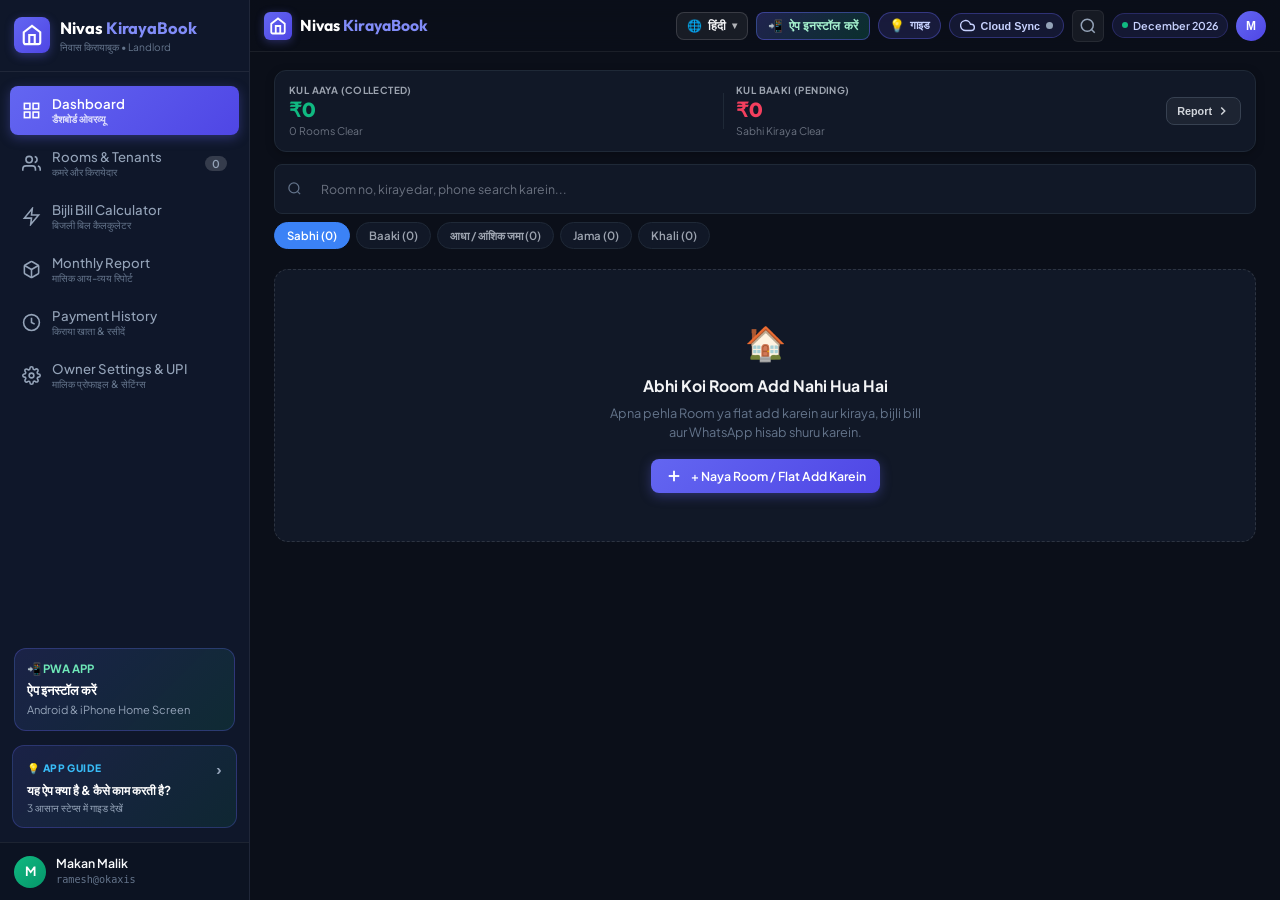
==== commit 5a26131a: "Add PWA support, multi-language (mr/hi/en), and partial payment arrears rollover - Added PWA capabil" ====
--- a/index.html
+++ b/index.html
@@ -22,7 +22,10 @@
 
   <link rel="stylesheet" href="styles.css">
   <link rel="icon" type="image/svg+xml" href="icon.svg">
+  <meta name="apple-mobile-web-app-title" content="KirayaBook">
   <link rel="apple-touch-icon" href="icon-192.png">
+  <link rel="apple-touch-icon" sizes="192x192" href="icon-192.png">
+  <link rel="apple-touch-icon" sizes="512x512" href="icon-512.png">
   <link rel="manifest" href="manifest.json">
 
   <!-- Firebase App, Auth & Firestore SDKs (Compat for static/Blogger) -->
@@ -32,6 +35,112 @@
 </head>
 
 <body>
+  <!-- Automatic Route Handler: If URL is /p/privacy-policy.html or contains privacy, show Privacy Policy view -->
+  <script>
+    (function () {
+      var p = window.location.pathname.toLowerCase();
+      var h = window.location.hash.toLowerCase();
+      if (p.indexOf('privacy') !== -1 || p.indexOf('/p/') !== -1 || h.indexOf('privacy') !== -1) {
+        document.documentElement.classList.add('show-privacy-page');
+      }
+    })();
+  </script>
+
+  <!-- Standalone Privacy Policy Page (Directly Rendered on /p/ URL routes & Play Store) -->
+  <div id="privacy-policy-view">
+    <div class="privacy-container">
+      <header class="privacy-header-bar">
+        <div class="privacy-brand-wrap">
+          <div class="brand-logo" style="width: 42px; height: 42px; border-radius: 10px; display: flex; align-items: center; justify-content: center; background: linear-gradient(135deg, rgba(99, 102, 241, 0.3), rgba(16, 185, 129, 0.25)); border: 1px solid rgba(99, 102, 241, 0.4); color: #6EE7B7;">
+            <svg width="22" height="22" viewBox="0 0 24 24" fill="none" stroke="currentColor" stroke-width="2.3">
+              <path d="M3 9l9-7 9 7v11a2 2 0 0 1-2 2H5a2 2 0 0 1-2-2z"></path>
+              <polyline points="9 22 9 12 15 12 15 22"></polyline>
+            </svg>
+          </div>
+          <div style="font-family: var(--font-display); font-size: 1.25rem; font-weight: 800; color: #fff;">
+            Nivas <span style="color: #6366F1;">KirayaBook</span>
+          </div>
+        </div>
+        <a href="/" class="privacy-btn-back">‹ Back to App</a>
+      </header>
+
+      <main class="privacy-card">
+        <span class="privacy-tag">Privacy Policy • गोपनीयता नीति</span>
+        <h1>Privacy Policy for Nivas KirayaBook</h1>
+        <div class="privacy-effective-date">Last Updated &amp; Effective Date: October 16, 2026</div>
+
+        <p>
+          Welcome to <strong>Nivas KirayaBook</strong> (&quot;we&quot;, &quot;our&quot;, or &quot;the App&quot;). We are committed to protecting your privacy and ensuring that your personal and rental ledger data is handled securely and transparently.
+        </p>
+
+        <div class="privacy-highlight-box">
+          🔒 <strong>Our Core Commitment:</strong> Nivas KirayaBook is designed as a private, local-first digital ledger for property owners and landlords. We do <strong>NOT</strong> sell, broker, or rent your data to advertisers or third parties.
+        </div>
+
+        <h2>1. Information We Collect</h2>
+        <p>Nivas KirayaBook collects and processes only the information necessary to provide rental management, electricity calculation, and reminder services:</p>
+        <ul>
+          <li><strong>Landlord / Owner Information:</strong> Name, contact phone number, property/building name, and owner UPI ID (used solely to generate direct payment links for tenants).</li>
+          <li><strong>Tenant &amp; Room Records:</strong> Room/flat numbers, tenant names, contact phone numbers, fixed monthly rent amounts, move-in dates, and electricity sub-meter readings.</li>
+          <li><strong>Financial Ledger &amp; Expenses:</strong> Payment history, rent receipts generated, and property maintenance expenses recorded by the owner.</li>
+          <li><strong>Authentication Information:</strong> When signing in via Google, we receive basic profile info (display name, email address, and profile photo) from Google Authentication.</li>
+        </ul>
+
+        <h2>2. How We Use Your Information</h2>
+        <p>The information entered in the app is used strictly for the following purposes:</p>
+        <ul>
+          <li>To compute accurate electricity sub-meter bills and monthly grand totals.</li>
+          <li>To generate pre-formatted WhatsApp reminders containing your direct UPI link for hassle-free rent collection.</li>
+          <li>To generate legally compliant, printable HRA rent receipts for tenants upon payment.</li>
+          <li>To calculate monthly income, pending collections, and expense reports.</li>
+          <li>To sync your records securely across multiple devices when Google Cloud Sync is enabled.</li>
+        </ul>
+
+        <h2>3. Data Storage &amp; Cloud Security</h2>
+        <p>
+          <strong>Local-First Storage:</strong> By default, your data is stored directly in your device&#39;s browser memory (<code>localStorage</code> and Persistent Storage API). It remains on your phone or computer even when you are offline.
+        </p>
+        <p>
+          <strong>Google Cloud Firestore:</strong> When you connect your Google Account via Firebase Cloud Sync, your ledger is encrypted in transit and securely stored in Google Cloud Firestore (Mumbai <code>asia-south1</code> region). Access is strictly restricted to your authenticated Google account through Firebase Security Rules.
+        </p>
+
+        <h2>4. Third-Party Services</h2>
+        <p>The App integrates with trusted industry services solely for core functionality:</p>
+        <ul>
+          <li><strong>Google Firebase:</strong> Used for secure user authentication (Google Sign-In) and cloud database synchronization.</li>
+          <li><strong>WhatsApp:</strong> When you trigger a rent reminder, the app opens standard WhatsApp web links (<code>wa.me</code>) on your device. The app does not read your private WhatsApp messages.</li>
+          <li><strong>UPI Apps (Google Pay, PhonePe, Paytm):</strong> Direct deep-links (<code>upi://pay</code>) are created with your UPI ID. All transactions occur directly between the tenant&#39;s bank and your bank. We never hold or process your money.</li>
+        </ul>
+
+        <h2>5. User Rights &amp; Data Deletion</h2>
+        <p>You have full ownership and control over your records:</p>
+        <ul>
+          <li><strong>Export &amp; Backup:</strong> You can download a full JSON backup of all your rooms, tenants, and receipts at any time from the Settings screen.</li>
+          <li><strong>Data Deletion:</strong> You can reset or permanently delete all your stored data directly via the &quot;Reset / Clear All Data&quot; feature in the Settings menu.</li>
+          <li><strong>Account Disconnect:</strong> You can sign out or disconnect your Google Cloud account with one click.</li>
+        </ul>
+
+        <h2>6. Changes to This Privacy Policy</h2>
+        <p>
+          We may update this Privacy Policy from time to time. Any changes will be posted directly on this page with an updated effective date.
+        </p>
+
+        <h2>7. Contact Us</h2>
+        <p>
+          If you have any questions, feedback, or data privacy requests regarding Nivas KirayaBook, please contact us at:
+        </p>
+        <p>
+          📧 <strong>Support Email:</strong> <a href="mailto:support@nivaskirayabook.app" style="color: #6366F1;">support@nivaskirayabook.app</a><br>
+          🏠 <strong>Application:</strong> Nivas KirayaBook (निवास किरायाबुक)
+        </p>
+      </main>
+
+      <footer class="privacy-footer-note">
+        &copy; 2026 Nivas KirayaBook. 100% Free &amp; Private Landlord Bahi-Khata.
+      </footer>
+    </div>
+  </div>
+
   <!-- Overlay Backdrop for Mobile Drawers -->
   <div class="sidebar-backdrop" id="sidebar-backdrop" onclick="toggleSidebar(false)"></div>
 
@@ -128,6 +237,15 @@
           </div>
         </button>
       </nav>
+
+      <!-- Sidebar PWA Install Banner -->
+      <div class="sidebar-install-banner" id="sidebar-pwa-banner" onclick="triggerPWAInstall()" title="Install Nivas KirayaBook App">
+        <div class="sib-top">
+          <span>📲 PWA APP</span>
+        </div>
+        <div class="sib-title" data-i18n="install_app">ऐप इनस्टॉल करें</div>
+        <div class="sib-sub">Android &amp; iPhone Home Screen</div>
+      </div>
 
       <!-- Sidebar App Guide Box -->
       <div class="sidebar-guide-box" onclick="openAppIntroModal()" title="यह ऐप क्या है &amp; कैसे काम करती है?">
@@ -174,6 +292,31 @@
         </div>
 
         <div class="header-right">
+          <!-- Multi-Language Selector (मराठी / हिंदी / English) -->
+          <div class="header-lang-wrap">
+            <button type="button" class="header-lang-btn" id="header-lang-btn" onclick="toggleLangMenu()" title="भाषा निवडा / भाषा चुनें / Language">
+              <span>🌐</span>
+              <span id="current-lang-code">मराठी</span>
+              <span class="lang-caret">▾</span>
+            </button>
+            <div class="lang-dropdown-menu" id="lang-dropdown-menu">
+              <button type="button" class="lang-option-btn" data-lang="mr" onclick="setLanguage('mr'); toggleLangMenu(false);">
+                <span>🇮🇳</span> <span>मराठी (Marathi)</span>
+              </button>
+              <button type="button" class="lang-option-btn" data-lang="hi" onclick="setLanguage('hi'); toggleLangMenu(false);">
+                <span>🇮🇳</span> <span>हिंदी (Hindi)</span>
+              </button>
+              <button type="button" class="lang-option-btn" data-lang="en" onclick="setLanguage('en'); toggleLangMenu(false);">
+                <span>🇬🇧</span> <span>English</span>
+              </button>
+            </div>
+          </div>
+
+          <!-- PWA Install Button -->
+          <button type="button" class="header-install-btn" id="header-pwa-install-btn" onclick="triggerPWAInstall()" title="Install App on Phone">
+            <span>📲</span>
+            <span data-i18n="install_app">ऐप इनस्टॉल</span>
+          </button>
           <button class="header-guide-pill" onclick="openAppIntroModal()" title="App Guide: Yeh app kya hai? (गाइड)">
             <span class="guide-icon">💡</span>
             <span class="guide-text">गाइड</span>
@@ -191,7 +334,7 @@
               <line x1="21" y1="21" x2="16.65" y2="16.65"></line>
             </svg>
           </button>
-          <div class="header-cycle-pill" id="header-cycle-pill" onclick="switchView('settings')" title="Billing Month">
+          <div class="header-cycle-pill" id="header-cycle-pill" onclick="openMonthRolloverModal()" title="Billing Month & New Cycle Rollover">
             <span class="cycle-dot"></span>
             <span id="current-month-display">Oct 2026</span>
           </div>
@@ -333,6 +476,9 @@
               <button type="button" class="ledger-tab tab-pending" data-filter="pending" onclick="setFilter('pending')">
                 Baaki (<span id="count-pending">0</span>)
               </button>
+              <button type="button" class="ledger-tab tab-partial" data-filter="partial" onclick="setFilter('partial')">
+                <span data-i18n="tab_partial">आधा जमा</span> (<span id="count-partial">0</span>)
+              </button>
               <button type="button" class="ledger-tab tab-paid" data-filter="paid" onclick="setFilter('paid')">
                 Jama (<span id="count-paid">0</span>)
               </button>
@@ -518,7 +664,11 @@
                   <input type="number" id="calc-screen-other" value="0" oninput="runScreenCalc()">
                 </div>
                 <div class="form-group">
-                  <label for="calc-screen-month">Billing Month</label>
+                  <label for="calc-screen-prev-dues" data-i18n="prev_dues_label">Previous Dues / पिछला बकाया (₹)</label>
+                  <input type="number" id="calc-screen-prev-dues" value="0" oninput="runScreenCalc()">
+                </div>
+                <div class="form-group">
+                  <label for="calc-screen-month" data-i18n="billing_month_label">Billing Month</label>
                   <input type="text" id="calc-screen-month" value="October 2026" oninput="runScreenCalc()">
                 </div>
               </div>
@@ -535,6 +685,7 @@
                   <div class="t-row"><span>Electricity Bill:</span><strong id="gt-row-elec">₹0</strong></div>
                   <div class="t-row"><span>Water / Maintenance:</span><strong id="gt-row-maint">₹0</strong></div>
                   <div class="t-row"><span>Other Dues:</span><strong id="gt-row-other">₹0</strong></div>
+                  <div class="t-row"><span data-i18n="prev_dues_label">Previous Dues:</span><strong id="gt-row-prev" class="gt-row-prev">₹0</strong></div>
                 </div>
               </div>
 
@@ -933,6 +1084,14 @@
                     <input type="text" id="set-screen-current-cycle" placeholder="e.g. October 2026">
                   </div>
                   <div class="form-group">
+                    <label for="set-screen-language" data-i18n="set_language_label">App Language (भाषा)</label>
+                    <select id="set-screen-language" class="select-app" onchange="setLanguage(this.value)">
+                      <option value="mr">🇮🇳 मराठी (Marathi)</option>
+                      <option value="hi">🇮🇳 हिंदी (Hindi)</option>
+                      <option value="en">🇬🇧 English</option>
+                    </select>
+                  </div>
+                  <div class="form-group">
                     <label for="set-screen-owner-pan">Owner PAN Card (For HRA Tax Exemption)</label>
                     <input type="text" id="set-screen-owner-pan" placeholder="e.g. ABCDE1234F">
                   </div>
@@ -1242,7 +1401,11 @@
             <input type="number" id="bill-other-charges" value="0" oninput="calculateBillTotals()">
           </div>
           <div class="form-group">
-            <label for="bill-month-for">Billing Month</label>
+            <label for="bill-prev-dues" data-i18n="prev_dues_label">Previous Pending Dues / पिछला बकाया (₹)</label>
+            <input type="number" id="bill-prev-dues" value="0" oninput="calculateBillTotals()">
+          </div>
+          <div class="form-group">
+            <label for="bill-month-for" data-i18n="billing_month_label">Billing Month</label>
             <input type="text" id="bill-month-for" value="October 2026">
           </div>
         </div>
@@ -1286,8 +1449,24 @@
         </div>
 
         <div class="form-group">
-          <label for="pay-amount">Amount Received (₹) *</label>
-          <input type="number" id="pay-amount" required min="1">
+        <!-- Quick Pay Shortcuts (Full, Half) -->
+        <div class="quick-pay-group">
+          <button type="button" class="btn-quick-pay" id="btn-quick-full" onclick="setQuickPaymentAmount('full')">
+            <span data-i18n="quick_pay_full">Full Balance (100%)</span>
+            <small id="quick-full-val">₹0</small>
+          </button>
+          <button type="button" class="btn-quick-pay" id="btn-quick-half" onclick="setQuickPaymentAmount('half')">
+            <span data-i18n="quick_pay_half">Half Pay (50%)</span>
+            <small id="quick-half-val">₹0</small>
+          </button>
+        </div>
+          <label for="pay-amount" data-i18n="pay_amount_label">Amount Received (₹) *</label>
+          <input type="number" id="pay-amount" required min="1" oninput="updateLivePayPreview()">
+        </div>
+
+        <div class="pay-live-preview" id="pay-live-preview">
+          <span data-i18n="pay_after_balance">Balance remaining after this:</span>
+          <strong id="pay-live-balance" style="color: #60A5FA;">₹0</strong>
         </div>
 
         <div class="form-group">
@@ -1303,6 +1482,11 @@
         <div class="form-group">
           <label for="pay-date">Payment Date</label>
           <input type="date" id="pay-date">
+        </div>
+
+        <div class="form-group">
+          <label for="pay-note" data-i18n="pay_note_label">Note / Remark (Optional)</label>
+          <input type="text" id="pay-note" placeholder="e.g. Aadhe paise diye, baaki agle hafte" data-i18n-ph="pay_note_placeholder">
         </div>
 
         <div class="modal-footer">
@@ -1802,6 +1986,93 @@
   <!-- Toast Notification -->
   <div class="toast" id="toast"></div>
 
+  <!-- MODAL: Month Cycle Rollover (Carries over unpaid dues / arrears automatically) -->
+  <div class="modal-overlay" id="modal-rollover" onclick="closeModalOnOverlay(event, 'modal-rollover')">
+    <div class="modal-card">
+      <div class="modal-sheet-handle"></div>
+      <div class="modal-header">
+        <div>
+          <h3 class="modal-title" data-i18n="rollover_title">Start New Month Billing Cycle</h3>
+          <p class="modal-subtitle" data-i18n="rollover_sub">Previous unpaid dues will carry over automatically.</p>
+        </div>
+        <button class="modal-close" onclick="closeModal('modal-rollover')" aria-label="Close">&times;</button>
+      </div>
+
+      <div class="bill-modal-body">
+        <div class="form-grid">
+          <div class="form-group">
+            <label data-i18n="rollover_current_label">Current Billing Month:</label>
+            <div class="calc-output-box" id="rollover-current-month" style="font-weight: 700; color: #818CF8;">October 2026</div>
+          </div>
+          <div class="form-group">
+            <label for="rollover-next-month" data-i18n="rollover_new_label">New Billing Month Name *</label>
+            <input type="text" id="rollover-next-month" placeholder="e.g. November 2026" required>
+          </div>
+        </div>
+
+        <div class="form-section-head" style="margin-top: 14px;">
+          <span class="fsh-title" data-i18n="rollover_summary_title">Tenants Dues Rollover Preview:</span>
+        </div>
+        <div class="rollover-summary-box" id="rollover-summary-list">
+          <!-- Dynamically populated room-by-room status preview -->
+        </div>
+
+        <div style="background: rgba(99, 102, 241, 0.1); border: 1px dashed rgba(99, 102, 241, 0.35); border-radius: var(--radius-sm); padding: 10px 12px; font-size: 0.78rem; color: #C7D2FE; margin-bottom: 14px;">
+          ℹ️ <span data-i18n="rollover_hint">Note: Current readings will become the previous readings for the next cycle, and unpaid arrears will be preserved safely.</span>
+        </div>
+
+        <div class="modal-footer">
+          <button type="button" class="btn btn-secondary" onclick="closeModal('modal-rollover')" data-i18n="btn_cancel">Cancel</button>
+          <button type="button" class="btn btn-primary" onclick="confirmMonthRollover()">
+            <span data-i18n="btn_confirm_rollover">🚀 Confirm &amp; Start Cycle</span>
+          </button>
+        </div>
+      </div>
+    </div>
+  </div>
+
+  <!-- MODAL: iOS Safari PWA Install Instructions -->
+  <div class="modal-overlay" id="modal-ios-install" onclick="closeModalOnOverlay(event, 'modal-ios-install')">
+    <div class="modal-card modal-sm">
+      <div class="modal-sheet-handle"></div>
+      <div class="modal-header">
+        <div>
+          <h3 class="modal-title" data-i18n="ios_install_title">Install on iPhone / iPad</h3>
+          <p class="modal-subtitle">Add to Home Screen in 3 steps</p>
+        </div>
+        <button class="modal-close" onclick="closeModal('modal-ios-install')" aria-label="Close">&times;</button>
+      </div>
+
+      <div class="ios-instruction-card">
+        <div class="ios-step-box">
+          <div class="ios-step-icon">📤</div>
+          <div class="ios-step-text" data-i18n="ios_step1">
+            1. Tap the <strong>Share (Share 📤)</strong> button at the bottom of Safari.
+          </div>
+        </div>
+        <div class="ios-step-box">
+          <div class="ios-step-icon">➕</div>
+          <div class="ios-step-text" data-i18n="ios_step2">
+            2. Scroll down and tap <strong>'Add to Home Screen' (➕)</strong>.
+          </div>
+        </div>
+        <div class="ios-step-box">
+          <div class="ios-step-icon">⚡</div>
+          <div class="ios-step-text" data-i18n="ios_step3">
+            3. Tap <strong>'Add'</strong> at top right corner. App is ready!
+          </div>
+        </div>
+      </div>
+
+      <div class="modal-footer">
+        <button type="button" class="btn btn-primary" style="width: 100%; justify-content: center;" onclick="closeModal('modal-ios-install')" data-i18n="btn_got_it">
+          Got It, Thanks!
+        </button>
+      </div>
+    </div>
+  </div>
+
+  <script src="i18n.js"></script>
   <script src="app.js"></script>
 </body>
 
--- a/styles.css
+++ b/styles.css
@@ -4555,3 +4555,529 @@
   }
 }
 
+/* ===================================================================
+   Standalone Privacy Policy View (for Play Store & /p/ URL routes)
+   =================================================================== */
+html.show-privacy-page,
+html.show-privacy-page body {
+  overflow-y: auto !important;
+  overflow-x: hidden !important;
+  height: auto !important;
+  min-height: 100vh !important;
+}
+
+.show-privacy-page .app-layout,
+.show-privacy-page .bottom-nav,
+.show-privacy-page .demo-banner,
+.show-privacy-page .sidebar-backdrop,
+.show-privacy-page .modal-overlay,
+.show-privacy-page .toast-container {
+  display: none !important;
+}
+
+.show-privacy-page #privacy-policy-view {
+  display: block !important;
+}
+
+#privacy-policy-view {
+  display: none;
+  width: 100%;
+  min-height: 100vh;
+  background-color: var(--bg-app);
+  color: var(--text-primary);
+  padding: 24px 16px 60px;
+}
+
+.privacy-container {
+  max-width: 760px;
+  margin: 0 auto;
+}
+
+.privacy-header-bar {
+  display: flex;
+  align-items: center;
+  justify-content: space-between;
+  margin-bottom: 28px;
+  padding-bottom: 16px;
+  border-bottom: 1px solid var(--border-subtle);
+}
+
+.privacy-brand-wrap {
+  display: flex;
+  align-items: center;
+  gap: 12px;
+}
+
+.privacy-btn-back {
+  display: inline-flex;
+  align-items: center;
+  gap: 6px;
+  padding: 8px 16px;
+  border-radius: var(--radius-sm);
+  background: rgba(255, 255, 255, 0.08);
+  color: var(--text-primary);
+  text-decoration: none;
+  font-size: 0.85rem;
+  font-weight: 600;
+  border: 1px solid var(--border-subtle);
+  transition: all 0.2s ease;
+}
+
+.privacy-btn-back:hover {
+  background: rgba(255, 255, 255, 0.15);
+  transform: translateX(-2px);
+}
+
+.privacy-card {
+  background: var(--bg-card);
+  border: 1px solid var(--border-card);
+  border-radius: var(--radius-lg);
+  padding: 32px;
+  box-shadow: var(--shadow-card);
+}
+
+.privacy-tag {
+  display: inline-block;
+  font-size: 0.75rem;
+  font-weight: 700;
+  text-transform: uppercase;
+  letter-spacing: 0.5px;
+  color: #10B981;
+  background: rgba(16, 185, 129, 0.12);
+  padding: 4px 10px;
+  border-radius: 999px;
+  margin-bottom: 12px;
+  border: 1px solid rgba(16, 185, 129, 0.25);
+}
+
+.privacy-card h1 {
+  font-family: var(--font-display);
+  font-size: 1.75rem;
+  font-weight: 800;
+  margin-bottom: 8px;
+  color: #fff;
+}
+
+.privacy-effective-date {
+  font-size: 0.82rem;
+  color: var(--text-muted);
+  margin-bottom: 24px;
+}
+
+.privacy-card h2 {
+  font-family: var(--font-display);
+  font-size: 1.15rem;
+  font-weight: 700;
+  margin: 28px 0 12px;
+  color: #C7D2FE;
+}
+
+.privacy-card p {
+  color: var(--text-secondary);
+  margin-bottom: 14px;
+  font-size: 0.92rem;
+  line-height: 1.65;
+}
+
+.privacy-card ul {
+  margin: 10px 0 18px 20px;
+  color: var(--text-secondary);
+  font-size: 0.92rem;
+  line-height: 1.65;
+}
+
+.privacy-card li {
+  margin-bottom: 6px;
+}
+
+.privacy-card strong {
+  color: #fff;
+}
+
+.privacy-highlight-box {
+  background: rgba(99, 102, 241, 0.1);
+  border-left: 4px solid #6366F1;
+  padding: 14px 16px;
+  border-radius: 0 8px 8px 0;
+  margin: 20px 0;
+  font-size: 0.88rem;
+  color: #E2E8F0;
+}
+
+.privacy-footer-note {
+  text-align: center;
+  font-size: 0.78rem;
+  color: var(--text-muted);
+  margin-top: 32px;
+}
+
+@media (max-width: 600px) {
+  #privacy-policy-view { padding: 16px 12px 40px; }
+  .privacy-card { padding: 20px 16px; }
+  .privacy-card h1 { font-size: 1.4rem; }
+}
+
+
+
+/* =========================================================
+   NEW: Language Selector, PWA & Partial/Rollover Payment Styles
+   ========================================================= */
+
+/* Language Selector */
+.header-lang-wrap {
+  position: relative;
+  display: inline-block;
+}
+
+.header-lang-btn {
+  display: inline-flex;
+  align-items: center;
+  gap: 6px;
+  background: rgba(255, 255, 255, 0.06);
+  border: 1px solid rgba(255, 255, 255, 0.14);
+  color: #F3F4F6;
+  font-size: 0.8rem;
+  font-weight: 600;
+  padding: 6px 10px;
+  border-radius: var(--radius-sm);
+  cursor: pointer;
+  transition: all 0.18s ease;
+}
+
+.header-lang-btn:hover {
+  background: rgba(255, 255, 255, 0.12);
+  border-color: rgba(99, 102, 241, 0.5);
+  color: #fff;
+}
+
+.lang-caret {
+  font-size: 0.65rem;
+  opacity: 0.7;
+}
+
+.lang-dropdown-menu {
+  display: none;
+  position: absolute;
+  top: calc(100% + 6px);
+  right: 0;
+  min-width: 150px;
+  background: #151D30;
+  border: 1px solid rgba(255, 255, 255, 0.14);
+  border-radius: var(--radius-md);
+  box-shadow: 0 10px 25px -5px rgba(0, 0, 0, 0.5), 0 8px 10px -6px rgba(0, 0, 0, 0.4);
+  padding: 6px;
+  z-index: 1000;
+  animation: fadeInDown 0.15s ease-out forwards;
+}
+
+.lang-dropdown-menu.show {
+  display: block;
+}
+
+.lang-option-btn {
+  width: 100%;
+  display: flex;
+  align-items: center;
+  gap: 8px;
+  padding: 8px 10px;
+  background: transparent;
+  border: none;
+  border-radius: var(--radius-xs);
+  color: #E2E8F0;
+  font-size: 0.84rem;
+  font-weight: 500;
+  cursor: pointer;
+  text-align: left;
+  transition: background 0.15s ease;
+}
+
+.lang-option-btn:hover {
+  background: rgba(99, 102, 241, 0.15);
+  color: #fff;
+}
+
+.lang-option-btn.active {
+  background: rgba(99, 102, 241, 0.25);
+  color: #818CF8;
+  font-weight: 700;
+}
+
+/* PWA Install Button */
+.header-install-btn {
+  display: inline-flex;
+  align-items: center;
+  gap: 6px;
+  background: linear-gradient(135deg, rgba(99, 102, 241, 0.25), rgba(16, 185, 129, 0.2));
+  border: 1px solid rgba(99, 102, 241, 0.45);
+  color: #A7F3D0;
+  font-size: 0.8rem;
+  font-weight: 700;
+  padding: 6px 11px;
+  border-radius: var(--radius-sm);
+  cursor: pointer;
+  transition: all 0.2s ease;
+}
+
+.header-install-btn:hover {
+  background: linear-gradient(135deg, rgba(99, 102, 241, 0.35), rgba(16, 185, 129, 0.3));
+  border-color: #10B981;
+  color: #fff;
+  transform: translateY(-1px);
+}
+
+.sidebar-install-banner {
+  background: linear-gradient(135deg, rgba(99, 102, 241, 0.15), rgba(16, 185, 129, 0.12));
+  border: 1px solid rgba(99, 102, 241, 0.3);
+  border-radius: var(--radius-md);
+  padding: 12px;
+  margin: 12px 14px 4px;
+  cursor: pointer;
+  transition: all 0.2s ease;
+}
+
+.sidebar-install-banner:hover {
+  border-color: #10B981;
+  background: linear-gradient(135deg, rgba(99, 102, 241, 0.25), rgba(16, 185, 129, 0.18));
+}
+
+.sib-top {
+  display: flex;
+  align-items: center;
+  gap: 6px;
+  font-size: 0.76rem;
+  font-weight: 700;
+  color: #6EE7B7;
+  margin-bottom: 3px;
+}
+
+.sib-title {
+  font-size: 0.86rem;
+  font-weight: 700;
+  color: #fff;
+}
+
+.sib-sub {
+  font-size: 0.74rem;
+  color: #94A3B8;
+  margin-top: 2px;
+}
+
+/* Partial Payment & Quick Pay */
+.status-partial {
+  background: rgba(59, 130, 246, 0.16) !important;
+  color: #60A5FA !important;
+  border: 1px solid rgba(59, 130, 246, 0.4) !important;
+}
+
+.tab-partial.active {
+  background: rgba(59, 130, 246, 0.2) !important;
+  color: #60A5FA !important;
+  border-color: rgba(59, 130, 246, 0.45) !important;
+}
+
+.quick-pay-group {
+  display: grid;
+  grid-template-columns: repeat(2, 1fr);
+  gap: 8px;
+  margin-bottom: 14px;
+}
+
+.btn-quick-pay {
+  padding: 9px 12px;
+  font-size: 0.82rem;
+  font-weight: 600;
+  border-radius: var(--radius-sm);
+  background: rgba(255, 255, 255, 0.05);
+  border: 1px solid rgba(255, 255, 255, 0.12);
+  color: #E2E8F0;
+  cursor: pointer;
+  text-align: center;
+  transition: all 0.18s ease;
+  display: flex;
+  flex-direction: column;
+  gap: 2px;
+}
+
+.btn-quick-pay small {
+  font-size: 0.72rem;
+  color: #94A3B8;
+}
+
+.btn-quick-pay:hover {
+  background: rgba(99, 102, 241, 0.18);
+  border-color: #6366F1;
+  color: #fff;
+}
+
+.btn-quick-pay.active {
+  background: rgba(99, 102, 241, 0.28);
+  border-color: #818CF8;
+  color: #C7D2FE;
+}
+
+.pay-live-preview {
+  background: rgba(15, 23, 42, 0.6);
+  border: 1px dashed rgba(255, 255, 255, 0.15);
+  border-radius: var(--radius-sm);
+  padding: 10px 14px;
+  margin-bottom: 14px;
+  font-size: 0.82rem;
+  color: #CBD5E1;
+  display: flex;
+  justify-content: space-between;
+  align-items: center;
+}
+
+.pay-live-preview strong {
+  font-size: 0.94rem;
+}
+
+/* Previous Due / Arrears Indicators */
+.rlc-prev-dues-tag {
+  display: inline-flex;
+  align-items: center;
+  gap: 4px;
+  font-size: 0.72rem;
+  font-weight: 700;
+  color: #F87171;
+  background: rgba(239, 68, 68, 0.12);
+  border: 1px solid rgba(239, 68, 68, 0.3);
+  padding: 2px 7px;
+  border-radius: 4px;
+  margin-top: 4px;
+}
+
+.gt-row-prev {
+  color: #F87171 !important;
+  font-weight: 700;
+}
+
+/* Rollover Modal */
+.rollover-summary-box {
+  background: var(--bg-card);
+  border: 1px solid var(--border-subtle);
+  border-radius: var(--radius-md);
+  padding: 14px;
+  margin: 14px 0;
+  max-height: 260px;
+  overflow-y: auto;
+}
+
+.rollover-tenant-item {
+  display: flex;
+  align-items: center;
+  justify-content: space-between;
+  padding: 10px 0;
+  border-bottom: 1px solid rgba(255, 255, 255, 0.06);
+}
+
+.rollover-tenant-item:last-child {
+  border-bottom: none;
+}
+
+.rti-name {
+  font-weight: 700;
+  color: #F3F4F6;
+  font-size: 0.88rem;
+}
+
+.rti-sub {
+  font-size: 0.76rem;
+  color: var(--text-muted);
+}
+
+.rti-status {
+  text-align: right;
+}
+
+.rti-status .amount {
+  font-weight: 700;
+  font-size: 0.9rem;
+}
+
+.rti-badge-unpaid {
+  font-size: 0.72rem;
+  font-weight: 700;
+  color: #F87171;
+  background: rgba(239, 68, 68, 0.12);
+  border: 1px solid rgba(239, 68, 68, 0.28);
+  padding: 2px 6px;
+  border-radius: 4px;
+  display: inline-block;
+  margin-top: 2px;
+}
+
+.rti-badge-partial {
+  font-size: 0.72rem;
+  font-weight: 700;
+  color: #60A5FA;
+  background: rgba(59, 130, 246, 0.12);
+  border: 1px solid rgba(59, 130, 246, 0.28);
+  padding: 2px 6px;
+  border-radius: 4px;
+  display: inline-block;
+  margin-top: 2px;
+}
+
+.rti-badge-clear {
+  font-size: 0.72rem;
+  font-weight: 700;
+  color: #10B981;
+  background: rgba(16, 185, 129, 0.12);
+  border: 1px solid rgba(16, 185, 129, 0.28);
+  padding: 2px 6px;
+  border-radius: 4px;
+  display: inline-block;
+  margin-top: 2px;
+}
+
+/* iOS Install Sheet */
+.ios-instruction-card {
+  display: flex;
+  flex-direction: column;
+  gap: 14px;
+  margin: 16px 0;
+}
+
+.ios-step-box {
+  display: flex;
+  align-items: flex-start;
+  gap: 12px;
+  background: rgba(255, 255, 255, 0.04);
+  border: 1px solid rgba(255, 255, 255, 0.08);
+  border-radius: var(--radius-sm);
+  padding: 12px 14px;
+}
+
+.ios-step-icon {
+  font-size: 1.4rem;
+  flex-shrink: 0;
+  width: 36px;
+  height: 36px;
+  display: flex;
+  align-items: center;
+  justify-content: center;
+  background: rgba(99, 102, 241, 0.15);
+  border-radius: 8px;
+}
+
+.ios-step-text {
+  font-size: 0.86rem;
+  color: #E2E8F0;
+  line-height: 1.45;
+}
+
+.ios-step-text strong {
+  color: #fff;
+}
+
+@keyframes fadeInDown {
+  from {
+    opacity: 0;
+    transform: translateY(-8px);
+  }
+  to {
+    opacity: 1;
+    transform: translateY(0);
+  }
+}
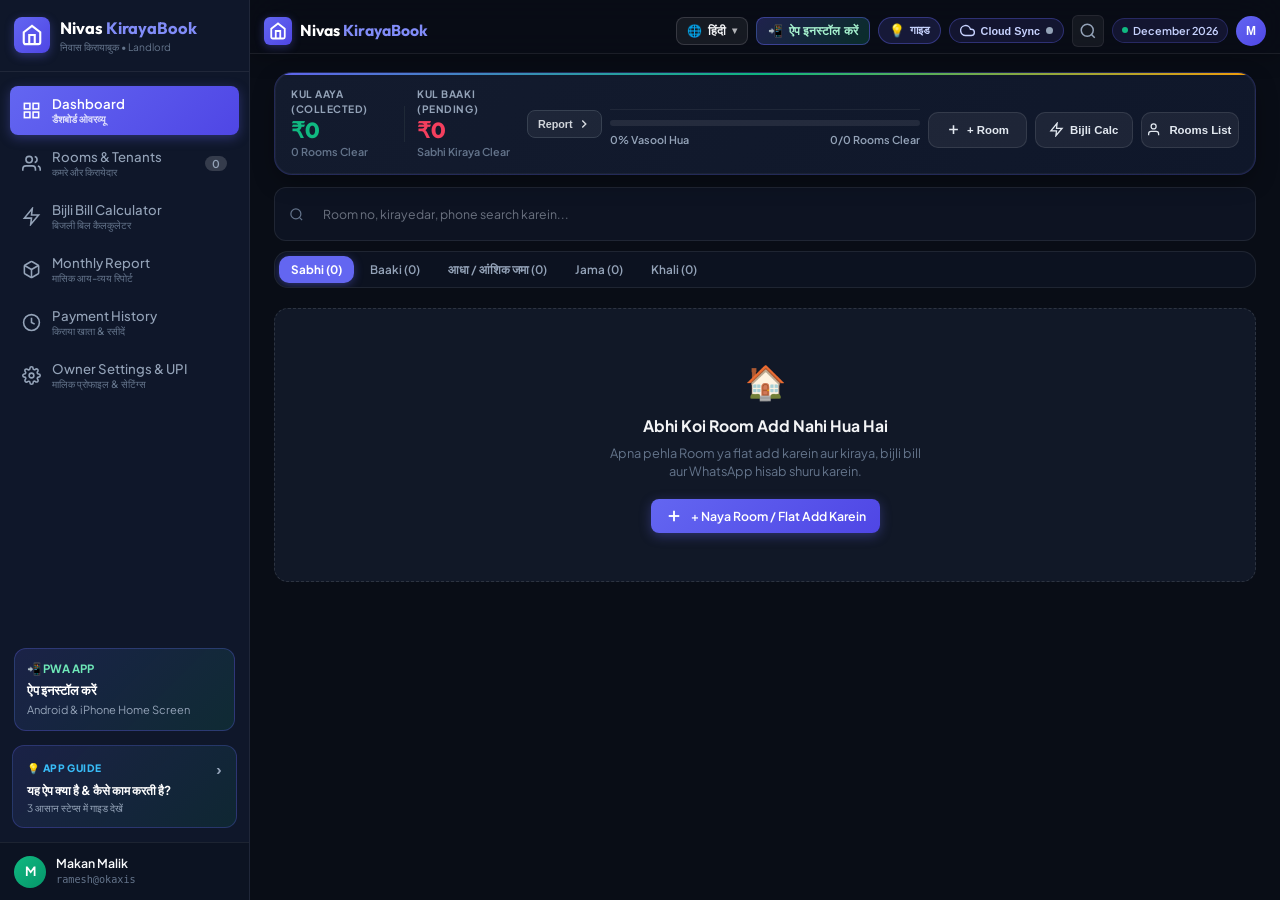
==== commit cfa0446b: "feat: modernize UI/UX with native mobile app experience, frosted glass dock, and tactile feedback Co" ====
--- a/index.html
+++ b/index.html
@@ -433,26 +433,55 @@
 
           <!-- Unified Single Financial Ledger Strip (Khatabook Style) -->
           <div class="ledger-summary-strip">
-            <div class="ledger-kpi-col">
-              <span class="ledger-label">KUL AAYA (COLLECTED)</span>
-              <div class="ledger-val text-success" id="stat-collected">₹0</div>
-              <span class="ledger-sub" id="stat-collected-sub">0 Rooms Clear</span>
-            </div>
-
-            <div class="ledger-divider"></div>
-
-            <div class="ledger-kpi-col">
-              <span class="ledger-label">KUL BAAKI (PENDING)</span>
-              <div class="ledger-val text-danger" id="stat-pending">₹0</div>
-              <span class="ledger-sub" id="stat-pending-sub">0 Room Pending</span>
-            </div>
-
-            <button type="button" class="ledger-report-btn" onclick="switchView('reports')" title="View Monthly Audit">
-              <span>Report</span>
-              <svg width="14" height="14" viewBox="0 0 24 24" fill="none" stroke="currentColor" stroke-width="2.5">
-                <polyline points="9 18 15 12 9 6"></polyline>
-              </svg>
-            </button>
+            <div class="ledger-main-cols">
+              <div class="ledger-kpi-col">
+                <span class="ledger-label">KUL AAYA (COLLECTED)</span>
+                <div class="ledger-val text-success" id="stat-collected">₹0</div>
+                <span class="ledger-sub" id="stat-collected-sub">0 Rooms Clear</span>
+              </div>
+
+              <div class="ledger-divider"></div>
+
+              <div class="ledger-kpi-col">
+                <span class="ledger-label">KUL BAAKI (PENDING)</span>
+                <div class="ledger-val text-danger" id="stat-pending">₹0</div>
+                <span class="ledger-sub" id="stat-pending-sub">0 Room Pending</span>
+              </div>
+
+              <button type="button" class="ledger-report-btn" onclick="switchView('reports')" title="View Monthly Audit">
+                <span>Report</span>
+                <svg width="14" height="14" viewBox="0 0 24 24" fill="none" stroke="currentColor" stroke-width="2.5">
+                  <polyline points="9 18 15 12 9 6"></polyline>
+                </svg>
+              </button>
+            </div>
+
+            <!-- Native Progress Indicator -->
+            <div class="ledger-progress-wrap">
+              <div class="ledger-progress-bar">
+                <div class="ledger-progress-fill" id="dashboard-collection-bar" style="width: 0%;"></div>
+              </div>
+              <div class="ledger-progress-meta">
+                <span id="dashboard-collection-pct">0% Vasool Hua</span>
+                <span id="dashboard-collection-rooms">0/0 Rooms Clear</span>
+              </div>
+            </div>
+
+            <!-- Quick Action Shortcuts -->
+            <div class="ledger-quick-actions">
+              <button type="button" class="lqa-btn" onclick="openAddTenantModal()">
+                <svg width="15" height="15" viewBox="0 0 24 24" fill="none" stroke="currentColor" stroke-width="2.5"><line x1="12" y1="5" x2="12" y2="19"></line><line x1="5" y1="12" x2="19" y2="12"></line></svg>
+                <span>+ Room</span>
+              </button>
+              <button type="button" class="lqa-btn" onclick="switchView('calculator')">
+                <svg width="15" height="15" viewBox="0 0 24 24" fill="none" stroke="currentColor" stroke-width="2"><polygon points="13 2 3 14 12 14 11 22 21 10 12 10 13 2"></polygon></svg>
+                <span>Bijli Calc</span>
+              </button>
+              <button type="button" class="lqa-btn" onclick="switchView('tenants')">
+                <svg width="15" height="15" viewBox="0 0 24 24" fill="none" stroke="currentColor" stroke-width="2"><path d="M17 21v-2a4 4 0 0 0-4-4H5a4 4 0 0 0-4 4v2"></path><circle cx="9" cy="7" r="4"></circle></svg>
+                <span>Rooms List</span>
+              </button>
+            </div>
           </div>
 
           <!-- Search & Filter Controls (Clean Native App Bar) -->
--- a/styles.css
+++ b/styles.css
@@ -5081,3 +5081,594 @@
     transform: translateY(0);
   }
 }
+
+
+/* ===================================================================
+   NATIVE MOBILE APP UI / UX ENGINE (True Native Look & Feel)
+   Designed for Android & iOS PWA Experience
+   =================================================================== */
+
+:root {
+  --native-bg: #090D16;
+  --native-surface: #0F1626;
+  --native-card: linear-gradient(180deg, #151D30 0%, #0F1626 100%);
+  --native-card-elevated: linear-gradient(180deg, #1B253D 0%, #131C30 100%);
+  --native-border: rgba(255, 255, 255, 0.08);
+  --native-border-hover: rgba(255, 255, 255, 0.16);
+  --native-accent: #6366F1;
+  --native-accent-glow: rgba(99, 102, 241, 0.35);
+  --native-green: #10B981;
+  --native-green-glow: rgba(16, 185, 129, 0.3);
+  --native-red: #F43F5E;
+  --native-red-glow: rgba(244, 63, 94, 0.3);
+  --native-amber: #F59E0B;
+  --native-sky: #38BDF8;
+  --native-radius-card: 18px;
+  --native-radius-btn: 12px;
+  --native-radius-pill: 999px;
+  --safe-top: env(safe-area-inset-top, 0px);
+  --safe-bottom: env(safe-area-inset-bottom, 0px);
+}
+
+/* Base Mobile Polish & Inertia */
+html, body {
+  background-color: var(--native-bg) !important;
+  overscroll-behavior-y: contain;
+  -webkit-touch-callout: none;
+}
+
+/* Touch active micro-animations */
+button, .btn, .btn-rlc, .bnav-tab, .app-fab, .ledger-tab, .card-options-btn {
+  touch-action: manipulation;
+  -webkit-tap-highlight-color: transparent;
+  user-select: none;
+  -webkit-user-select: none;
+}
+
+button:active, .btn:active, .btn-rlc:active, .bnav-tab:active, .app-fab:active, .ledger-tab:active {
+  transform: scale(0.96) !important;
+  transition: transform 0.1s cubic-bezier(0.2, 0, 0, 1) !important;
+}
+
+/* Screen Switch Animation (Native Fade & Slide) */
+.view-screen.active {
+  animation: nativeScreenIn 0.22s cubic-bezier(0.16, 1, 0.3, 1) forwards;
+}
+
+@keyframes nativeScreenIn {
+  from {
+    opacity: 0;
+    transform: translateY(6px);
+  }
+  to {
+    opacity: 1;
+    transform: translateY(0);
+  }
+}
+
+/* Header: Edge-to-Edge with Safe Area & Glassmorphism */
+.app-header {
+  background: rgba(9, 13, 22, 0.92) !important;
+  backdrop-filter: blur(24px) !important;
+  -webkit-backdrop-filter: blur(24px) !important;
+  border-bottom: 1px solid var(--native-border) !important;
+  padding-top: max(8px, var(--safe-top)) !important;
+  min-height: calc(54px + max(0px, var(--safe-top))) !important;
+  box-shadow: 0 4px 20px rgba(0, 0, 0, 0.25) !important;
+}
+
+/* Viewport safe spacing */
+.app-viewport {
+  padding-bottom: calc(84px + var(--safe-bottom)) !important;
+}
+
+/* Executive Financial Ledger Hero Strip */
+.ledger-summary-strip {
+  background: linear-gradient(135deg, #131B2E 0%, #0F172A 100%) !important;
+  border: 1px solid rgba(99, 102, 241, 0.22) !important;
+  border-radius: var(--native-radius-card) !important;
+  padding: 14px 16px !important;
+  box-shadow: 0 8px 24px -4px rgba(0, 0, 0, 0.4), 0 0 0 1px rgba(255, 255, 255, 0.04) inset !important;
+  position: relative;
+  overflow: hidden;
+}
+
+.ledger-summary-strip::before {
+  content: '';
+  position: absolute;
+  top: 0;
+  left: 0;
+  right: 0;
+  height: 2px;
+  background: linear-gradient(90deg, #6366F1 0%, #10B981 50%, #F59E0B 100%);
+}
+
+.ledger-label {
+  font-size: 0.68rem !important;
+  font-weight: 700 !important;
+  letter-spacing: 0.05em !important;
+  text-transform: uppercase !important;
+  color: #94A3B8 !important;
+}
+
+.ledger-val {
+  font-family: var(--font-display) !important;
+  font-size: 1.45rem !important;
+  font-weight: 800 !important;
+  letter-spacing: -0.02em !important;
+}
+
+.ledger-sub {
+  font-size: 0.72rem !important;
+  font-weight: 600 !important;
+  color: #64748B !important;
+}
+
+/* Segmented Control Tabs (iOS Native Style) */
+.ledger-controls-row {
+  margin-bottom: 12px !important;
+  gap: 10px !important;
+}
+
+.ledger-search-box {
+  background: rgba(15, 22, 38, 0.8) !important;
+  border: 1px solid var(--native-border) !important;
+  border-radius: 12px !important;
+  padding: 10px 14px !important;
+  transition: all 0.2s ease !important;
+}
+
+.ledger-search-box:focus-within {
+  border-color: var(--native-accent) !important;
+  box-shadow: 0 0 0 3px rgba(99, 102, 241, 0.2) !important;
+  background: rgba(21, 29, 48, 0.95) !important;
+}
+
+.ledger-tabs {
+  background: rgba(15, 22, 38, 0.7) !important;
+  border: 1px solid var(--native-border) !important;
+  border-radius: 14px !important;
+  padding: 4px !important;
+  gap: 4px !important;
+  overflow-x: auto !important;
+  scrollbar-width: none !important;
+  -webkit-overflow-scrolling: touch !important;
+}
+
+.ledger-tab {
+  background: transparent !important;
+  border: none !important;
+  border-radius: 10px !important;
+  padding: 6px 12px !important;
+  font-size: 0.78rem !important;
+  font-weight: 600 !important;
+  color: #94A3B8 !important;
+  transition: all 0.18s cubic-bezier(0.16, 1, 0.3, 1) !important;
+}
+
+.ledger-tab.active {
+  background: #6366F1 !important;
+  color: #fff !important;
+  font-weight: 700 !important;
+  box-shadow: 0 2px 10px rgba(99, 102, 241, 0.4) !important;
+}
+
+.ledger-tab.tab-pending.active {
+  background: linear-gradient(135deg, #F43F5E 0%, #E11D48 100%) !important;
+  box-shadow: 0 2px 10px rgba(244, 63, 94, 0.4) !important;
+}
+
+.ledger-tab.tab-partial.active {
+  background: linear-gradient(135deg, #0284C7 0%, #0369A1 100%) !important;
+  box-shadow: 0 2px 10px rgba(2, 132, 199, 0.4) !important;
+}
+
+.ledger-tab.tab-paid.active {
+  background: linear-gradient(135deg, #10B981 0%, #059669 100%) !important;
+  box-shadow: 0 2px 10px rgba(16, 185, 129, 0.4) !important;
+}
+
+.ledger-tab.tab-vacant.active {
+  background: #475569 !important;
+  box-shadow: 0 2px 8px rgba(71, 85, 105, 0.4) !important;
+}
+
+/* ===================================================================
+   Ultra-Clean Native Room Ledger Cards
+   =================================================================== */
+.rooms-ledger-list {
+  gap: 12px !important;
+}
+
+.room-ledger-card {
+  background: var(--native-card) !important;
+  border: 1px solid var(--native-border) !important;
+  border-radius: var(--native-radius-card) !important;
+  padding: 14px 16px !important;
+  gap: 10px !important;
+  box-shadow: 0 4px 18px -2px rgba(0, 0, 0, 0.38), 0 0 0 1px rgba(255, 255, 255, 0.03) inset !important;
+  transition: transform 0.16s ease, border-color 0.16s ease, box-shadow 0.16s ease !important;
+  border-left-width: 4px !important;
+}
+
+.room-ledger-card:hover {
+  border-color: var(--native-border-hover) !important;
+  transform: translateY(-1px) !important;
+}
+
+.room-ledger-card.card-paid {
+  border-left-color: var(--native-green) !important;
+}
+
+.room-ledger-card.card-pending {
+  border-left-color: var(--native-red) !important;
+}
+
+.room-ledger-card.card-partial {
+  border-left-color: var(--native-sky) !important;
+}
+
+.room-ledger-card.card-vacant {
+  border-left-color: #64748B !important;
+}
+
+/* Card Header: Unit & Tenant Name */
+.rlc-main-row {
+  gap: 12px !important;
+}
+
+.rlc-title-line {
+  gap: 8px !important;
+}
+
+.rlc-unit {
+  font-family: var(--font-display) !important;
+  font-weight: 800 !important;
+  font-size: 1rem !important;
+  color: #fff !important;
+  background: rgba(99, 102, 241, 0.15) !important;
+  border: 1px solid rgba(99, 102, 241, 0.28) !important;
+  border-radius: 8px !important;
+  padding: 2px 7px !important;
+}
+
+.card-paid .rlc-unit {
+  background: rgba(16, 185, 129, 0.15) !important;
+  border-color: rgba(16, 185, 129, 0.28) !important;
+  color: #6EE7B7 !important;
+}
+
+.card-pending .rlc-unit {
+  background: rgba(244, 63, 94, 0.15) !important;
+  border-color: rgba(244, 63, 94, 0.28) !important;
+  color: #FDA4AF !important;
+}
+
+.card-vacant .rlc-unit {
+  background: rgba(100, 116, 139, 0.15) !important;
+  border-color: rgba(100, 116, 139, 0.28) !important;
+  color: #CBD5E1 !important;
+}
+
+.rlc-tenant {
+  font-size: 0.96rem !important;
+  font-weight: 700 !important;
+  color: #F8FAFC !important;
+}
+
+.rlc-sub-line {
+  margin-top: 5px !important;
+  gap: 8px !important;
+}
+
+.rlc-phone {
+  background: rgba(255, 255, 255, 0.04) !important;
+  border: 1px solid rgba(255, 255, 255, 0.08) !important;
+  border-radius: 6px !important;
+  padding: 1px 6px !important;
+  color: #94A3B8 !important;
+  font-weight: 600 !important;
+}
+
+.rlc-due-pill {
+  border-radius: 6px !important;
+  padding: 2px 7px !important;
+  font-weight: 700 !important;
+  font-size: 0.7rem !important;
+}
+
+/* Card Rupee Amount Typography */
+.rlc-amount {
+  font-family: var(--font-display) !important;
+  font-size: 1.38rem !important;
+  font-weight: 800 !important;
+  letter-spacing: -0.02em !important;
+}
+
+.rlc-amount.text-danger { color: #FB7185 !important; }
+.rlc-amount.text-success { color: #34D399 !important; }
+.rlc-amount.text-amber { color: #38BDF8 !important; }
+
+.rlc-amount-sub {
+  font-size: 0.7rem !important;
+  font-weight: 600 !important;
+  color: #64748B !important;
+}
+
+/* Breakdown Strip */
+.rlc-breakdown-strip {
+  background: rgba(255, 255, 255, 0.035) !important;
+  border: 1px solid rgba(255, 255, 255, 0.06) !important;
+  border-radius: 8px !important;
+  padding: 6px 10px !important;
+  font-size: 0.74rem !important;
+  color: #94A3B8 !important;
+  font-weight: 500 !important;
+}
+
+/* Card Bottom Action Buttons (Touch Ergonomics) */
+.rlc-actions {
+  gap: 8px !important;
+  padding-top: 8px !important;
+  border-top: 1px solid rgba(255, 255, 255, 0.06) !important;
+}
+
+.btn-rlc {
+  height: 40px !important;
+  border-radius: var(--native-radius-btn) !important;
+  font-size: 0.8rem !important;
+  font-weight: 700 !important;
+  letter-spacing: 0.01em !important;
+  box-shadow: 0 2px 6px rgba(0, 0, 0, 0.2) !important;
+}
+
+.btn-rlc-whatsapp {
+  background: linear-gradient(135deg, #25D366 0%, #128C7E 100%) !important;
+  color: #fff !important;
+  box-shadow: 0 4px 12px rgba(37, 211, 102, 0.28) !important;
+}
+
+.btn-rlc-pay {
+  background: linear-gradient(135deg, #10B981 0%, #059669 100%) !important;
+  color: #fff !important;
+  box-shadow: 0 4px 12px rgba(16, 185, 129, 0.28) !important;
+}
+
+.btn-rlc-receipt {
+  background: linear-gradient(135deg, #6366F1 0%, #4F46E5 100%) !important;
+  color: #fff !important;
+  box-shadow: 0 4px 12px rgba(99, 102, 241, 0.28) !important;
+}
+
+.btn-rlc-primary {
+  background: linear-gradient(135deg, #3B82F6 0%, #2563EB 100%) !important;
+  color: #fff !important;
+  box-shadow: 0 4px 12px rgba(59, 130, 246, 0.28) !important;
+}
+
+.btn-rlc-sec {
+  background: rgba(255, 255, 255, 0.06) !important;
+  border: 1px solid rgba(255, 255, 255, 0.12) !important;
+  color: #E2E8F0 !important;
+}
+
+.btn-rlc-icon {
+  width: 40px !important;
+  height: 40px !important;
+  flex: 0 0 40px !important;
+  background: rgba(255, 255, 255, 0.05) !important;
+  border: 1px solid rgba(255, 255, 255, 0.1) !important;
+  color: #CBD5E1 !important;
+}
+
+/* ===================================================================
+   Mobile Bottom Navigation Bar (True Native Dock)
+   =================================================================== */
+.app-bottom-nav {
+  height: calc(62px + var(--safe-bottom)) !important;
+  padding-bottom: max(6px, var(--safe-bottom)) !important;
+  background: rgba(9, 13, 22, 0.94) !important;
+  backdrop-filter: blur(28px) !important;
+  -webkit-backdrop-filter: blur(28px) !important;
+  border-top: 1px solid var(--native-border) !important;
+  box-shadow: 0 -4px 20px rgba(0, 0, 0, 0.4) !important;
+}
+
+.bnav-tab {
+  gap: 3px !important;
+}
+
+.bnav-icon-wrap {
+  width: 42px !important;
+  height: 26px !important;
+  border-radius: 13px !important;
+}
+
+.bnav-tab.active .bnav-icon-wrap {
+  background: linear-gradient(135deg, rgba(99, 102, 241, 0.24), rgba(79, 70, 229, 0.24)) !important;
+  color: #818CF8 !important;
+  border: 1px solid rgba(99, 102, 241, 0.35) !important;
+  box-shadow: 0 2px 8px rgba(99, 102, 241, 0.25) !important;
+}
+
+.bnav-title {
+  font-size: 0.68rem !important;
+  font-weight: 700 !important;
+  letter-spacing: 0.01em !important;
+}
+
+.bnav-tab.active .bnav-title {
+  color: #A5B4FC !important;
+}
+
+/* Floating Action Button (FAB) */
+.app-fab {
+  bottom: calc(76px + var(--safe-bottom)) !important;
+  right: 18px !important;
+  background: linear-gradient(135deg, #6366F1 0%, #4F46E5 100%) !important;
+  border: 1.5px solid rgba(255, 255, 255, 0.25) !important;
+  box-shadow: 0 10px 25px -4px rgba(99, 102, 241, 0.5), 0 2px 6px rgba(0, 0, 0, 0.35) !important;
+  border-radius: var(--native-radius-pill) !important;
+  padding: 11px 18px !important;
+  font-size: 0.85rem !important;
+  font-weight: 700 !important;
+  letter-spacing: 0.02em !important;
+}
+
+/* Native Bottom Sheet Modals */
+@media (max-width: 992px) {
+  .modal-overlay {
+    padding: 0 !important;
+    align-items: flex-end !important;
+  }
+
+  .modal-card {
+    border-radius: 24px 24px 0 0 !important;
+    max-height: 86vh !important;
+    padding: 16px 16px calc(24px + var(--safe-bottom)) !important;
+    border-bottom: none !important;
+    background: #0F1626 !important;
+    border-color: rgba(255, 255, 255, 0.1) !important;
+    box-shadow: 0 -8px 30px rgba(0, 0, 0, 0.6) !important;
+  }
+
+  .modal-sheet-handle {
+    display: block !important;
+    width: 42px !important;
+    height: 5px !important;
+    border-radius: 99px !important;
+    background: rgba(255, 255, 255, 0.25) !important;
+    margin: 2px auto 14px !important;
+  }
+
+  /* Form inputs native styling (No iOS auto-zoom) */
+  .form-group input,
+  .form-group select,
+  .form-group textarea {
+    font-size: 16px !important;
+    min-height: 48px !important;
+    border-radius: 12px !important;
+    background: #0B111E !important;
+    border: 1.5px solid #1E293B !important;
+  }
+
+  .form-group input:focus,
+  .form-group select:focus,
+  .form-group textarea:focus {
+    border-color: #6366F1 !important;
+    box-shadow: 0 0 0 3px rgba(99, 102, 241, 0.25) !important;
+  }
+}
+
+
+/* Avatar and Hero Progress */
+.rlc-avatar-box {
+  width: 42px;
+  height: 42px;
+  border-radius: 12px;
+  display: flex;
+  align-items: center;
+  justify-content: center;
+  font-family: var(--font-display);
+  font-size: 1.1rem;
+  font-weight: 800;
+  flex-shrink: 0;
+  background: rgba(99, 102, 241, 0.15);
+  color: #A5B4FC;
+  border: 1px solid rgba(99, 102, 241, 0.3);
+  box-shadow: 0 2px 8px rgba(0, 0, 0, 0.2);
+}
+
+.card-paid .rlc-avatar-box {
+  background: rgba(16, 185, 129, 0.15) !important;
+  color: #6EE7B7 !important;
+  border-color: rgba(16, 185, 129, 0.3) !important;
+}
+
+.card-partial .rlc-avatar-box {
+  background: rgba(56, 189, 248, 0.15) !important;
+  color: #7DD3FC !important;
+  border-color: rgba(56, 189, 248, 0.3) !important;
+}
+
+.card-pending .rlc-avatar-box {
+  background: rgba(244, 63, 94, 0.15) !important;
+  color: #FDA4AF !important;
+  border-color: rgba(244, 63, 94, 0.3) !important;
+}
+
+.card-vacant .rlc-avatar-box {
+  background: rgba(100, 116, 139, 0.15) !important;
+  color: #94A3B8 !important;
+  border-color: rgba(100, 116, 139, 0.3) !important;
+}
+
+.ledger-main-cols {
+  display: flex;
+  align-items: center;
+  justify-content: space-between;
+  gap: 8px;
+  width: 100%;
+}
+
+.ledger-progress-wrap {
+  width: 100%;
+  margin-top: 10px;
+  padding-top: 10px;
+  border-top: 1px solid rgba(255, 255, 255, 0.06);
+}
+
+.ledger-progress-bar {
+  width: 100%;
+  height: 6px;
+  background: rgba(255, 255, 255, 0.08);
+  border-radius: 99px;
+  overflow: hidden;
+}
+
+.ledger-progress-fill {
+  height: 100%;
+  background: linear-gradient(90deg, #6366F1 0%, #10B981 100%);
+  border-radius: 99px;
+  transition: width 0.4s cubic-bezier(0.16, 1, 0.3, 1);
+}
+
+.ledger-progress-meta {
+  display: flex;
+  justify-content: space-between;
+  align-items: center;
+  margin-top: 6px;
+  font-size: 0.72rem;
+  font-weight: 600;
+  color: #94A3B8;
+}
+
+.ledger-quick-actions {
+  display: flex;
+  gap: 8px;
+  margin-top: 12px;
+  width: 100%;
+}
+
+.lqa-btn {
+  flex: 1;
+  height: 36px;
+  background: rgba(255, 255, 255, 0.06);
+  border: 1px solid rgba(255, 255, 255, 0.1);
+  border-radius: 10px;
+  color: #E2E8F0;
+  font-size: 0.76rem;
+  font-weight: 700;
+  display: inline-flex;
+  align-items: center;
+  justify-content: center;
+  gap: 6px;
+  cursor: pointer;
+  transition: all 0.15s ease;
+}
+
+.lqa-btn:hover {
+  background: rgba(99, 102, 241, 0.18);
+  border-color: rgba(99, 102, 241, 0.35);
+  color: #A5B4FC;
+}
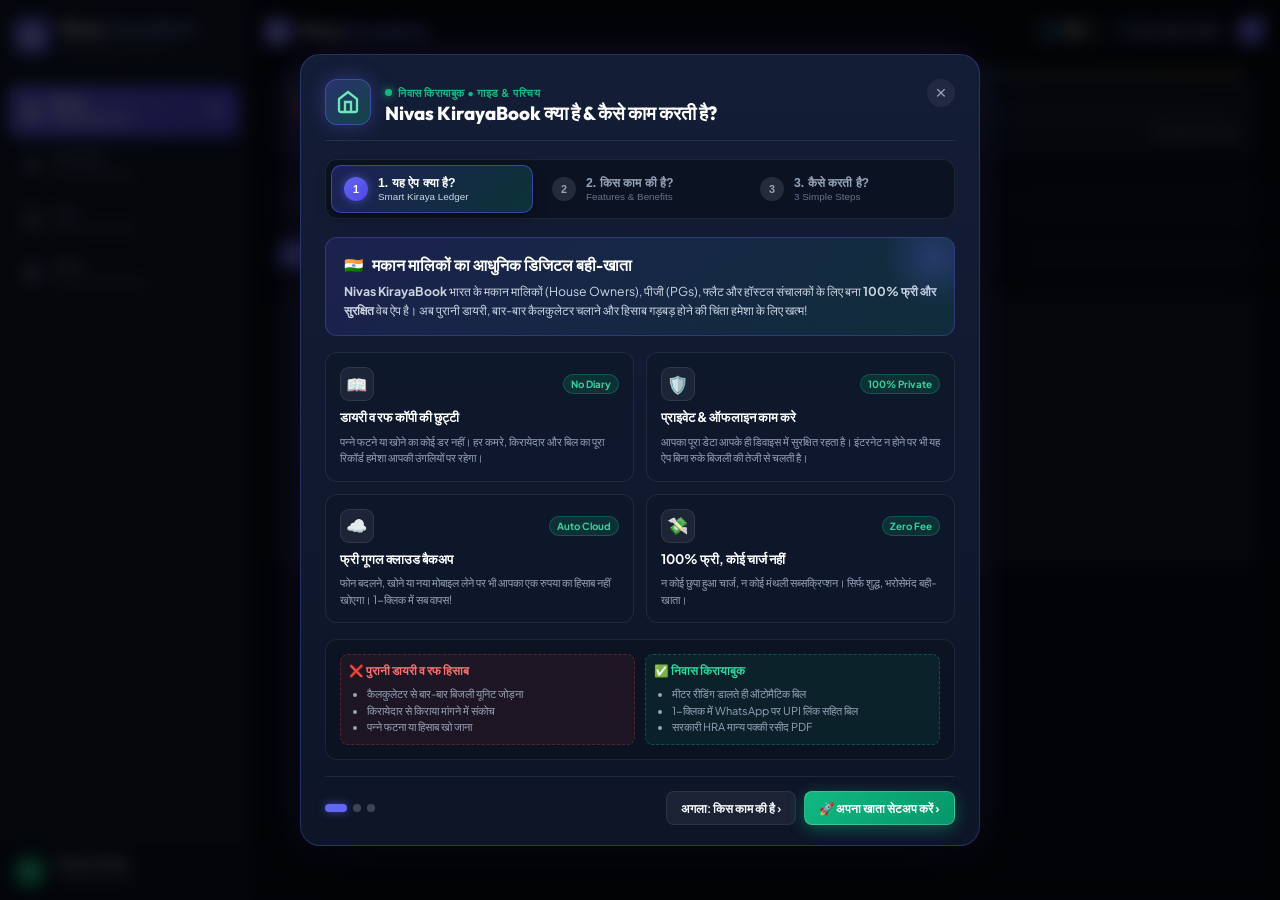
==== commit 57801f3f: "feat: overhaul to production-ready native 4-tab UI/UX architecture" ====
--- a/index.html
+++ b/index.html
@@ -168,94 +168,46 @@
 
       <nav class="desktop-nav">
         <button class="nav-btn active" id="nav-dashboard" onclick="switchView('dashboard')">
-          <svg width="19" height="19" viewBox="0 0 24 24" fill="none" stroke="currentColor" stroke-width="2">
-            <rect x="3" y="3" width="7" height="7"></rect>
-            <rect x="14" y="3" width="7" height="7"></rect>
-            <rect x="14" y="14" width="7" height="7"></rect>
-            <rect x="3" y="14" width="7" height="7"></rect>
+          <svg width="20" height="20" viewBox="0 0 24 24" fill="none" stroke="currentColor" stroke-width="2">
+            <path d="M3 9l9-7 9 7v11a2 2 0 0 1-2 2H5a2 2 0 0 1-2-2z"></path>
+            <polyline points="9 22 9 12 15 12 15 22"></polyline>
           </svg>
           <div class="nav-text">
-            <span>Dashboard</span>
-            <small>डैशबोर्ड ओवरव्यू</small>
-          </div>
-        </button>
-        <button class="nav-btn" id="nav-tenants" onclick="switchView('tenants')">
-          <svg width="19" height="19" viewBox="0 0 24 24" fill="none" stroke="currentColor" stroke-width="2">
-            <path d="M17 21v-2a4 4 0 0 0-4-4H5a4 4 0 0 0-4 4v2"></path>
-            <circle cx="9" cy="7" r="4"></circle>
-            <path d="M23 21v-2a4 4 0 0 0-3-3.87"></path>
-            <path d="M16 3.13a4 4 0 0 1 0 7.75"></path>
-          </svg>
-          <div class="nav-text">
-            <span>Rooms &amp; Tenants</span>
-            <small>कमरे और किरायेदार</small>
+            <span data-i18n="nav_dashboard">Kiraya Dashboard</span>
+            <small>कमरे और किराया खाता</small>
           </div>
           <span class="nav-badge" id="tenant-count-badge">0</span>
         </button>
         <button class="nav-btn" id="nav-calculator" onclick="switchView('calculator')">
-          <svg width="19" height="19" viewBox="0 0 24 24" fill="none" stroke="currentColor" stroke-width="2">
+          <svg width="20" height="20" viewBox="0 0 24 24" fill="none" stroke="currentColor" stroke-width="2">
             <polygon points="13 2 3 14 12 14 11 22 21 10 12 10 13 2"></polygon>
           </svg>
           <div class="nav-text">
-            <span>Bijli Bill Calculator</span>
-            <small>बिजली बिल कैलकुलेटर</small>
+            <span data-i18n="nav_calculator">Bijli Meter</span>
+            <small>सब-मीटर रीडिंग & बिल</small>
           </div>
         </button>
-        <button class="nav-btn" id="nav-reports" onclick="switchView('reports')">
-          <svg width="19" height="19" viewBox="0 0 24 24" fill="none" stroke="currentColor" stroke-width="2">
-            <path
-              d="M21 16V8a2 2 0 0 0-1-1.73l-7-4a2 2 0 0 0-2 0l-7 4A2 2 0 0 0 3 8v8a2 2 0 0 0 1 1.73l7 4a2 2 0 0 0 2 0l7-4A2 2 0 0 0 21 16z">
-            </path>
-            <polyline points="3.27 6.96 12 12.01 20.73 6.96"></polyline>
-            <line x1="12" y1="22.08" x2="12" y2="12"></line>
+        <button class="nav-btn" id="nav-history" onclick="switchView('history')">
+          <svg width="20" height="20" viewBox="0 0 24 24" fill="none" stroke="currentColor" stroke-width="2">
+            <path d="M4 19.5A2.5 2.5 0 0 1 6.5 17H20"></path>
+            <path d="M6.5 2H20v20H6.5A2.5 2.5 0 0 1 4 19.5v-15A2.5 2.5 0 0 1 6.5 2z"></path>
           </svg>
           <div class="nav-text">
-            <span>Monthly Report</span>
-            <small>मासिक आय-व्यय रिपोर्ट</small>
+            <span data-i18n="nav_history">Khata &amp; Reports</span>
+            <small>रसीदें और मासिक ऑडिट</small>
           </div>
         </button>
-        <button class="nav-btn" id="nav-history" onclick="switchView('history')">
-          <svg width="19" height="19" viewBox="0 0 24 24" fill="none" stroke="currentColor" stroke-width="2">
-            <circle cx="12" cy="12" r="10"></circle>
-            <polyline points="12 6 12 12 16 14"></polyline>
+        <button class="nav-btn" id="nav-settings" onclick="switchView('settings')">
+          <svg width="20" height="20" viewBox="0 0 24 24" fill="none" stroke="currentColor" stroke-width="2">
+            <circle cx="12" cy="12" r="3"></circle>
+            <path d="M19.4 15a1.65 1.65 0 0 0 .33 1.82l.06.06a2 2 0 0 1 0 2.83 2 2 0 0 1-2.83 0l-.06-.06a1.65 1.65 0 0 0-1.82-.33 1.65 1.65 0 0 0-1 1.51V21a2 2 0 0 1-2 2 2 2 0 0 1-2-2v-.09A1.65 1.65 0 0 0 9 19.4a1.65 1.65 0 0 0-1.82.33l-.06.06a2 2 0 0 1-2.83 0 2 2 0 0 1 0-2.83l.06-.06a1.65 1.65 0 0 0 .33-1.82 1.65 1.65 0 0 0-1.51-1H3a2 2 0 0 1-2-2 2 2 0 0 1 2-2h.09A1.65 1.65 0 0 0 4.6 9a1.65 1.65 0 0 0-.33-1.82l-.06-.06a2 2 0 0 1 0-2.83 2 2 0 0 1 2.83 0l.06.06a1.65 1.65 0 0 0 1.82.33H9a1.65 1.65 0 0 0 1-1.51V3a2 2 0 0 1 2-2 2 2 0 0 1 2 2v.09a1.65 1.65 0 0 0 1 1.51 1.65 1.65 0 0 0 1.82-.33l.06-.06a2 2 0 0 1 2.83 0 2 2 0 0 1 0 2.83l-.06.06a1.65 1.65 0 0 0-.33 1.82V9a1.65 1.65 0 0 0 1.51 1H21a2 2 0 0 1 2 2 2 2 0 0 1-2 2h-.09a1.65 1.65 0 0 0-1.51 1z"></path>
           </svg>
           <div class="nav-text">
-            <span>Payment History</span>
-            <small>किराया खाता & रसीदें</small>
-          </div>
-        </button>
-        <button class="nav-btn" id="nav-settings" onclick="switchView('settings')">
-          <svg width="19" height="19" viewBox="0 0 24 24" fill="none" stroke="currentColor" stroke-width="2">
-            <circle cx="12" cy="12" r="3"></circle>
-            <path
-              d="M19.4 15a1.65 1.65 0 0 0 .33 1.82l.06.06a2 2 0 0 1 0 2.83 2 2 0 0 1-2.83 0l-.06-.06a1.65 1.65 0 0 0-1.82-.33 1.65 1.65 0 0 0-1 1.51V21a2 2 0 0 1-2 2 2 2 0 0 1-2-2v-.09A1.65 1.65 0 0 0 9 19.4a1.65 1.65 0 0 0-1.82.33l-.06.06a2 2 0 0 1-2.83 0 2 2 0 0 1 0-2.83l.06-.06a1.65 1.65 0 0 0 .33-1.82 1.65 1.65 0 0 0-1.51-1H3a2 2 0 0 1-2-2 2 2 0 0 1 2-2h.09A1.65 1.65 0 0 0 4.6 9a1.65 1.65 0 0 0-.33-1.82l-.06-.06a2 2 0 0 1 0-2.83 2 2 0 0 1 2.83 0l.06.06a1.65 1.65 0 0 0 1.82.33H9a1.65 1.65 0 0 0 1-1.51V3a2 2 0 0 1 2-2 2 2 0 0 1 2 2v.09a1.65 1.65 0 0 0 1 1.51 1.65 1.65 0 0 0 1.82-.33l.06-.06a2 2 0 0 1 2.83 0 2 2 0 0 1 0 2.83l-.06.06a1.65 1.65 0 0 0-.33 1.82V9a1.65 1.65 0 0 0 1.51 1H21a2 2 0 0 1 2 2 2 2 0 0 1-2 2h-.09a1.65 1.65 0 0 0-1.51 1z">
-            </path>
-          </svg>
-          <div class="nav-text">
-            <span>Owner Settings &amp; UPI</span>
-            <small>मालिक प्रोफाइल & सेटिंग्स</small>
+            <span data-i18n="nav_settings">Settings &amp; UPI</span>
+            <small>मालिक प्रोफाइल & बैकअप</small>
           </div>
         </button>
       </nav>
-
-      <!-- Sidebar PWA Install Banner -->
-      <div class="sidebar-install-banner" id="sidebar-pwa-banner" onclick="triggerPWAInstall()" title="Install Nivas KirayaBook App">
-        <div class="sib-top">
-          <span>📲 PWA APP</span>
-        </div>
-        <div class="sib-title" data-i18n="install_app">ऐप इनस्टॉल करें</div>
-        <div class="sib-sub">Android &amp; iPhone Home Screen</div>
-      </div>
-
-      <!-- Sidebar App Guide Box -->
-      <div class="sidebar-guide-box" onclick="openAppIntroModal()" title="यह ऐप क्या है &amp; कैसे काम करती है?">
-        <div class="sidebar-guide-top">
-          <span class="guide-badge">💡 App Guide</span>
-          <span class="guide-arrow">›</span>
-        </div>
-        <div class="sidebar-guide-title">यह ऐप क्या है &amp; कैसे काम करती है?</div>
-        <div class="sidebar-guide-sub">3 आसान स्टेप्स में गाइड देखें</div>
-      </div>
 
       <div class="sidebar-user-card" onclick="switchView('settings')">
         <div class="user-avatar" id="sidebar-avatar">M</div>
@@ -278,7 +230,7 @@
               <line x1="3" y1="18" x2="21" y2="18"></line>
             </svg>
           </button>
-          <div class="header-brand-wrap">
+          <div class="header-brand-wrap" onclick="switchView('dashboard')">
             <div class="header-app-logo">
               <svg width="18" height="18" viewBox="0 0 24 24" fill="none" stroke="currentColor" stroke-width="2.4">
                 <path d="M3 9l9-7 9 7v11a2 2 0 0 1-2 2H5a2 2 0 0 1-2-2z"></path>
@@ -312,147 +264,47 @@
             </div>
           </div>
 
-          <!-- PWA Install Button -->
-          <button type="button" class="header-install-btn" id="header-pwa-install-btn" onclick="triggerPWAInstall()" title="Install App on Phone">
-            <span>📲</span>
-            <span data-i18n="install_app">ऐप इनस्टॉल</span>
-          </button>
-          <button class="header-guide-pill" onclick="openAppIntroModal()" title="App Guide: Yeh app kya hai? (गाइड)">
-            <span class="guide-icon">💡</span>
-            <span class="guide-text">गाइड</span>
-          </button>
-          <button class="cloud-sync-pill logged-out" id="header-cloud-btn" onclick="openCloudModal()" title="Firebase Cloud Sync">
-            <svg class="cloud-icon" width="15" height="15" viewBox="0 0 24 24" fill="none" stroke="currentColor" stroke-width="2.2">
-              <path d="M18 10h-1.26A8 8 0 1 0 9 20h9a5 5 0 0 0 0-10z"></path>
-            </svg>
-            <span id="header-cloud-text">Cloud Sync</span>
-            <span class="cloud-status-dot" id="header-cloud-dot"></span>
-          </button>
-          <button class="header-icon-btn" onclick="toggleHeaderSearch()" title="Search">
-            <svg width="18" height="18" viewBox="0 0 24 24" fill="none" stroke="currentColor" stroke-width="2">
-              <circle cx="11" cy="11" r="8"></circle>
-              <line x1="21" y1="21" x2="16.65" y2="16.65"></line>
-            </svg>
-          </button>
+          <!-- Billing Month & Cycle Pill -->
           <div class="header-cycle-pill" id="header-cycle-pill" onclick="openMonthRolloverModal()" title="Billing Month & New Cycle Rollover">
             <span class="cycle-dot"></span>
             <span id="current-month-display">Oct 2026</span>
           </div>
-          <button class="header-avatar-btn" onclick="switchView('settings')" title="Profile">
+
+          <!-- Owner Avatar with Cloud Sync Status Indicator -->
+          <button class="header-avatar-btn" onclick="switchView('settings')" title="Owner Settings &amp; Cloud Sync">
             <span id="mobile-header-avatar">M</span>
+            <span class="avatar-sync-dot" id="header-cloud-dot" title="Cloud Sync"></span>
           </button>
         </div>
       </header>
-
-      <!-- Expandable Mobile Search Bar -->
-      <div class="header-search-expand" id="header-search-expand">
-        <svg width="16" height="16" viewBox="0 0 24 24" fill="none" stroke="currentColor" stroke-width="2">
-          <circle cx="11" cy="11" r="8"></circle>
-          <line x1="21" y1="21" x2="16.65" y2="16.65"></line>
-        </svg>
-        <input type="text" id="global-search" placeholder="Room no, tenant, phone number search karein..."
-          oninput="handleSearch(this.value)">
-        <button class="search-close-btn" onclick="toggleHeaderSearch(false)" aria-label="Close search">&times;</button>
-      </div>
 
       <!-- App Viewport (Scrollable Native Area) -->
       <main class="app-viewport">
 
         <!-- ==========================================
-             SCREEN 1: DASHBOARD OVERVIEW (Clean Khatabook Standard)
+             SCREEN 1: KIRAYA (HOME / DASHBOARD)
              ========================================== -->
         <section id="view-dashboard" class="view-screen active">
-          <!-- Welcome & Onboarding Banner (Permanently hidden in Real Mode) -->
-          <div class="demo-strip demo-welcome-card" id="demo-notice-banner" style="display: none;">
-            <!-- Top Header Row -->
-            <div class="demo-welcome-top">
-              <div class="demo-welcome-badge">
-                <span class="demo-pulse-dot"></span>
-                <span>👋 Welcome to Nivas KirayaBook • मकान मालिक डिजिटल खाता</span>
-              </div>
-              <button type="button" class="btn-demo-dismiss" onclick="dismissDemoBanner()" title="Banner band karein"
-                aria-label="Close">&times;</button>
-            </div>
-
-            <!-- Value Proposition -->
-            <div class="demo-welcome-main">
-              <h2 class="demo-welcome-title">Kiraya Hisaab, Bijli Bill & WhatsApp Reminder — Sab Kuch Ek Jagah</h2>
-              <p class="demo-welcome-sub">
-                Yeh app landlords aur house owners ke liye hai. Abhi aap <strong>Demo Mode (Sample Data)</strong> dekh
-                rahe hain taaki aap sabhi features chala kar test kar sakein:
-              </p>
-            </div>
-
-            <!-- 3 Core Feature Shortcut Cards -->
-            <div class="demo-features-grid">
-              <div class="demo-feat-item" onclick="switchView('calculator')" title="Click: Bijli Calculator Kholein">
-                <span class="demo-feat-icon">⚡</span>
-                <div class="demo-feat-text">
-                  <strong>Bijli Bill Calculator</strong>
-                  <small>Meter reading se automatic bill calculation</small>
-                </div>
-              </div>
-
-              <div class="demo-feat-item" onclick="switchView('tenants')" title="Click: WhatsApp Reminder Dekhein">
-                <span class="demo-feat-icon">💬</span>
-                <div class="demo-feat-text">
-                  <strong>WhatsApp Reminder</strong>
-                  <small>1-Click mein UPI link ke sath message bhejo</small>
-                </div>
-              </div>
-
-              <div class="demo-feat-item" onclick="switchView('history')" title="Click: Rent Receipts Dekhein">
-                <span class="demo-feat-icon">🧾</span>
-                <div class="demo-feat-text">
-                  <strong>Kiraya Raseed</strong>
-                  <small>Payment aane par official HRA tax receipt</small>
-                </div>
-              </div>
-            </div>
-
-            <!-- Bottom Actions: Setup CTA & Information -->
-            <div class="demo-welcome-footer">
-              <div class="demo-cta-group">
-                <button type="button" class="btn-demo-primary" onclick="openOnboardingModal()">
-                  <span>🚀 Apna Asli Khata Setup Karein</span>
-                  <small>(Name, Mobile & UPI jodein • 2 min)</small>
-                </button>
-                <button type="button" class="btn-demo-secondary" onclick="openAppIntroModal()">
-                  <span>💡 Yeh App Kya Hai? Guide Dekhein ›</span>
-                </button>
-                <button type="button" class="btn-demo-secondary" onclick="switchView('calculator')">
-                  <span>⚡ Bijli Calculator Test Karein ›</span>
-                </button>
-              </div>
-
-              <div class="demo-sample-note">
-                <span>💡 <em>Settings se aap jab chahein demo data dubara la sakte hain.</em></span>
-              </div>
-            </div>
-          </div>
-
-          <!-- Unified Single Financial Ledger Strip (Khatabook Style) -->
+          <!-- Executive Financial Ledger Strip (Fintech Native Standard) -->
           <div class="ledger-summary-strip">
             <div class="ledger-main-cols">
               <div class="ledger-kpi-col">
-                <span class="ledger-label">KUL AAYA (COLLECTED)</span>
+                <span class="ledger-label" data-i18n="stat_pending">KUL BAAKI (PENDING)</span>
+                <div class="ledger-val text-danger" id="stat-pending">₹0</div>
+                <span class="ledger-sub" id="stat-pending-sub">0 Room Pending</span>
+              </div>
+
+              <div class="ledger-divider"></div>
+
+              <div class="ledger-kpi-col">
+                <span class="ledger-label" data-i18n="stat_collected">KUL AAYA (COLLECTED)</span>
                 <div class="ledger-val text-success" id="stat-collected">₹0</div>
                 <span class="ledger-sub" id="stat-collected-sub">0 Rooms Clear</span>
               </div>
 
-              <div class="ledger-divider"></div>
-
-              <div class="ledger-kpi-col">
-                <span class="ledger-label">KUL BAAKI (PENDING)</span>
-                <div class="ledger-val text-danger" id="stat-pending">₹0</div>
-                <span class="ledger-sub" id="stat-pending-sub">0 Room Pending</span>
-              </div>
-
-              <button type="button" class="ledger-report-btn" onclick="switchView('reports')" title="View Monthly Audit">
-                <span>Report</span>
-                <svg width="14" height="14" viewBox="0 0 24 24" fill="none" stroke="currentColor" stroke-width="2.5">
-                  <polyline points="9 18 15 12 9 6"></polyline>
-                </svg>
+              <button type="button" class="btn-ledger-add" onclick="openAddTenantModal()" title="+ Naya Room Add Karein">
+                <svg width="15" height="15" viewBox="0 0 24 24" fill="none" stroke="currentColor" stroke-width="2.5"><line x1="12" y1="5" x2="12" y2="19"></line><line x1="5" y1="12" x2="19" y2="12"></line></svg>
+                <span>+ Room</span>
               </button>
             </div>
 
@@ -466,25 +318,9 @@
                 <span id="dashboard-collection-rooms">0/0 Rooms Clear</span>
               </div>
             </div>
-
-            <!-- Quick Action Shortcuts -->
-            <div class="ledger-quick-actions">
-              <button type="button" class="lqa-btn" onclick="openAddTenantModal()">
-                <svg width="15" height="15" viewBox="0 0 24 24" fill="none" stroke="currentColor" stroke-width="2.5"><line x1="12" y1="5" x2="12" y2="19"></line><line x1="5" y1="12" x2="19" y2="12"></line></svg>
-                <span>+ Room</span>
-              </button>
-              <button type="button" class="lqa-btn" onclick="switchView('calculator')">
-                <svg width="15" height="15" viewBox="0 0 24 24" fill="none" stroke="currentColor" stroke-width="2"><polygon points="13 2 3 14 12 14 11 22 21 10 12 10 13 2"></polygon></svg>
-                <span>Bijli Calc</span>
-              </button>
-              <button type="button" class="lqa-btn" onclick="switchView('tenants')">
-                <svg width="15" height="15" viewBox="0 0 24 24" fill="none" stroke="currentColor" stroke-width="2"><path d="M17 21v-2a4 4 0 0 0-4-4H5a4 4 0 0 0-4 4v2"></path><circle cx="9" cy="7" r="4"></circle></svg>
-                <span>Rooms List</span>
-              </button>
-            </div>
-          </div>
-
-          <!-- Search & Filter Controls (Clean Native App Bar) -->
+          </div>
+
+          <!-- Single Smooth Native Search & Filter Controls -->
           <div class="ledger-controls-row">
             <div class="ledger-search-box">
               <svg width="15" height="15" viewBox="0 0 24 24" fill="none" stroke="currentColor" stroke-width="2">
@@ -500,111 +336,26 @@
             <!-- Segmented Filter Tabs -->
             <div class="ledger-tabs">
               <button type="button" class="ledger-tab active" data-filter="all" onclick="setFilter('all')">
-                Sabhi (<span id="count-all">0</span>)
+                <span data-i18n="tab_all">Sabhi</span> (<span id="count-all">0</span>)
               </button>
               <button type="button" class="ledger-tab tab-pending" data-filter="pending" onclick="setFilter('pending')">
-                Baaki (<span id="count-pending">0</span>)
+                <span data-i18n="tab_pending">Baaki</span> (<span id="count-pending">0</span>)
               </button>
               <button type="button" class="ledger-tab tab-partial" data-filter="partial" onclick="setFilter('partial')">
-                <span data-i18n="tab_partial">आधा जमा</span> (<span id="count-partial">0</span>)
+                <span data-i18n="tab_partial">Aadha</span> (<span id="count-partial">0</span>)
               </button>
               <button type="button" class="ledger-tab tab-paid" data-filter="paid" onclick="setFilter('paid')">
-                Jama (<span id="count-paid">0</span>)
+                <span data-i18n="tab_paid">Jama</span> (<span id="count-paid">0</span>)
               </button>
               <button type="button" class="ledger-tab tab-vacant" data-filter="vacant" onclick="setFilter('vacant')">
-                Khali (<span id="count-vacant">0</span>)
+                <span data-i18n="tab_vacant">Khali</span> (<span id="count-vacant">0</span>)
               </button>
             </div>
           </div>
 
-          <!-- Rooms / Tenant Cards Grid (Direct Hero of the Page) -->
+          <!-- Rooms / Tenant Cards Grid -->
           <div class="rooms-ledger-list" id="tenants-card-container">
             <!-- Dynamically populated room cards -->
-          </div>
-        </section>
-
-        <!-- ==========================================
-             SCREEN 2: ROOMS & TENANTS (Dedicated Directory)
-             ========================================== -->
-        <section id="view-tenants" class="view-screen">
-          <!-- Professional Tenants & Rooms Summary Strip (Fintech Ledger Standard) -->
-          <div class="tenants-summary-strip">
-            <div class="ts-col ts-col-clickable" onclick="setTenantsScreenFilter('all')"
-              title="Click: Sabhi Rooms Dekhein">
-              <div class="ts-header">
-                <span class="ts-dot ts-dot-blue"></span>
-                <span class="ts-label">ROOMS</span>
-              </div>
-              <strong class="ts-val" id="tenants-summary-total">0</strong>
-              <span class="ts-sub" id="tenants-summary-total-sub">0 Units Listed</span>
-            </div>
-
-            <div class="ledger-divider"></div>
-
-            <div class="ts-col ts-col-clickable" onclick="setTenantsScreenFilter('occupied')"
-              title="Click: Occupied Rooms Filter Karein">
-              <div class="ts-header">
-                <span class="ts-dot ts-dot-success"></span>
-                <span class="ts-label">OCCUPIED</span>
-              </div>
-              <strong class="ts-val text-success" id="tenants-summary-occupied">0</strong>
-              <span class="ts-sub text-success" id="tenants-summary-occ-sub">0% Occupancy</span>
-            </div>
-
-            <div class="ledger-divider"></div>
-
-            <div class="ts-col ts-col-clickable" onclick="setTenantsScreenFilter('vacant')"
-              title="Click: Khali Rooms Filter Karein">
-              <div class="ts-header">
-                <span class="ts-dot ts-dot-amber"></span>
-                <span class="ts-label">VACANT</span>
-              </div>
-              <strong class="ts-val text-muted" id="tenants-summary-vacant">0</strong>
-              <span class="ts-sub" id="tenants-summary-vac-sub">0 Ready to Rent</span>
-            </div>
-
-            <div class="ledger-divider"></div>
-
-            <div class="ts-col ts-col-clickable ts-col-rent" onclick="switchView('reports')"
-              title="Click: Monthly Audit & Income Dekhein">
-              <div class="ts-header">
-                <span class="ts-dot ts-dot-emerald"></span>
-                <span class="ts-label">TOTAL RENT</span>
-              </div>
-              <strong class="ts-val text-primary" id="tenants-summary-rent">₹0</strong>
-              <span class="ts-sub" id="tenants-summary-rent-sub">Monthly Potential</span>
-            </div>
-          </div>
-
-          <!-- Search & Filter Controls -->
-          <div class="ledger-controls-row">
-            <div class="ledger-search-box">
-              <svg width="15" height="15" viewBox="0 0 24 24" fill="none" stroke="currentColor" stroke-width="2">
-                <circle cx="11" cy="11" r="8"></circle>
-                <line x1="21" y1="21" x2="16.65" y2="16.65"></line>
-              </svg>
-              <input type="text" id="tenants-screen-search" placeholder="Search room no, tenant, phone..."
-                oninput="handleTenantsSearch(this.value)">
-            </div>
-            <div class="ledger-tabs">
-              <button type="button" class="ledger-tab active" data-tfilter="all"
-                onclick="setTenantsScreenFilter('all')">
-                Sabhi (<span id="tcount-all">0</span>)
-              </button>
-              <button type="button" class="ledger-tab tab-paid" data-tfilter="occupied"
-                onclick="setTenantsScreenFilter('occupied')">
-                Occupied (<span id="tcount-occupied">0</span>)
-              </button>
-              <button type="button" class="ledger-tab tab-vacant" data-tfilter="vacant"
-                onclick="setTenantsScreenFilter('vacant')">
-                Khali (<span id="tcount-vacant">0</span>)
-              </button>
-            </div>
-          </div>
-
-          <!-- Rooms Directory Grid -->
-          <div class="rooms-ledger-list" id="all-tenants-container">
-            <!-- Dynamically populated via renderTenantsView() -->
           </div>
         </section>
 
@@ -617,6 +368,17 @@
               <h2 class="screen-heading">Bijli Bill Calculator</h2>
               <p class="screen-subtext">Meter reading darj karein, automatic bill calculate karein aur WhatsApp notice
                 bhejein</p>
+            </div>
+          </div>
+
+          <!-- Fast Room-by-Room Meter Reading Board -->
+          <div class="quick-meter-board-section">
+            <div class="qmb-header">
+              <span class="qmb-title">⚡ Sabhi Rooms Ki Nayi Meter Reading (Fast Entry)</span>
+              <span class="qmb-badge">Rate: ₹<span id="qmb-rate-val">8</span>/u</span>
+            </div>
+            <div class="quick-meter-grid" id="quick-meter-container">
+              <!-- Dynamically populated via renderQuickMeterBoard() -->
             </div>
           </div>
 
@@ -765,294 +527,202 @@
         <section id="view-history" class="view-screen">
           <div class="screen-title-bar">
             <div>
-              <h2 class="screen-heading">Payment Records & Khata</h2>
-              <p class="screen-subtext">Kiraya receipts aur jama bhugtan ka pura hisab</p>
-            </div>
-            <button class="btn btn-secondary btn-sm" onclick="exportDataToJSON()">
-              <svg width="15" height="15" viewBox="0 0 24 24" fill="none" stroke="currentColor" stroke-width="2">
-                <path d="M21 15v4a2 2 0 0 1-2 2H5a2 2 0 0 1-2-2v-4"></path>
-                <polyline points="7 10 12 15 17 10"></polyline>
-                <line x1="12" y1="15" x2="12" y2="3"></line>
-              </svg>
-              <span>Export JSON</span>
-            </button>
-          </div>
-
-          <!-- Khata Sub-Screen Switcher (Receipts vs Monthly Report) -->
-          <div class="khata-subnav-pills">
-            <button class="khata-pill active" onclick="switchView('history')">Payment Receipts (रसीदें)</button>
-            <button class="khata-pill" onclick="switchView('reports')">Monthly Report & Audit (मासिक रिपोर्ट)</button>
-          </div>
-
-          <!-- History Search & Stats Bar -->
-          <div class="history-controls-bar">
-            <div class="search-input-wrap">
-              <svg width="16" height="16" viewBox="0 0 24 24" fill="none" stroke="currentColor" stroke-width="2">
-                <circle cx="11" cy="11" r="8"></circle>
-                <line x1="21" y1="21" x2="16.65" y2="16.65"></line>
-              </svg>
-              <input type="text" id="history-search" placeholder="Receipt no, tenant name search karein..."
-                oninput="handleHistorySearch(this.value)">
-            </div>
-            <div class="history-total-pill">
-              Total Logged: <strong id="history-total-sum" style="color: #10B981;">₹0</strong>
-            </div>
-          </div>
-
-          <!-- Desktop Table (visible on desktop) -->
-          <div class="history-desktop-table">
-            <table class="data-table" id="history-table">
-              <thead>
-                <tr>
-                  <th>Date</th>
-                  <th>Receipt No.</th>
-                  <th>Room / Unit</th>
-                  <th>Tenant Name</th>
-                  <th>Billing Month</th>
-                  <th>Amount Paid</th>
-                  <th>Payment Mode</th>
-                  <th>Official Receipt</th>
-                </tr>
-              </thead>
-              <tbody id="history-table-body">
-                <!-- Injected rows -->
-              </tbody>
-            </table>
-          </div>
-
-          <!-- Mobile Native Transaction Cards (visible on mobile) -->
-          <div class="history-mobile-cards" id="history-mobile-cards">
-            <!-- Dynamically populated mobile transaction cards -->
-          </div>
-        </section>
-
-        <!-- ==========================================
-             SCREEN: MONTHLY REPORT & PROPERTY AUDIT
-             ========================================== -->
-        <section id="view-reports" class="view-screen">
-          <div class="screen-title-bar">
-            <div>
-              <h2 class="screen-heading">Monthly Report & Property Audit</h2>
-              <p class="screen-subtext">Kul collection, bijli audit, Room-war live sthiti aur shuddh bachat</p>
-            </div>
-            <div style="display: flex; gap: 8px; flex-wrap: wrap;">
-              <button class="btn btn-secondary btn-sm" onclick="printMonthlyReport()">
+              <h2 class="screen-heading" data-i18n="nav_history">किराया खाता &amp; रिपोर्ट</h2>
+              <p class="screen-subtext">Receipts, purana hisab aur monthly audit report</p>
+            </div>
+            <div style="display: flex; gap: 8px;">
+              <button class="btn btn-secondary btn-sm" onclick="exportDataToJSON()" title="Export JSON Backup">
+                <svg width="15" height="15" viewBox="0 0 24 24" fill="none" stroke="currentColor" stroke-width="2">
+                  <path d="M21 15v4a2 2 0 0 1-2 2H5a2 2 0 0 1-2-2v-4"></path>
+                  <polyline points="7 10 12 15 17 10"></polyline>
+                  <line x1="12" y1="15" x2="12" y2="3"></line>
+                </svg>
+                <span>Backup</span>
+              </button>
+              <button class="btn btn-primary btn-sm" onclick="printMonthlyReport()" title="Print / PDF">
                 <svg width="15" height="15" viewBox="0 0 24 24" fill="none" stroke="currentColor" stroke-width="2">
                   <polyline points="6 9 6 2 18 2 18 9"></polyline>
                   <path d="M6 18H4a2 2 0 0 1-2-2v-5a2 2 0 0 1 2-2h16a2 2 0 0 1 2 2v5a2 2 0 0 1-2 2h-2"></path>
                   <rect x="6" y="14" width="12" height="8"></rect>
                 </svg>
-                <span>Print / PDF</span>
+                <span>Print PDF</span>
               </button>
+            </div>
+          </div>
+
+          <!-- Khata Sub-Screen Segmented Switcher (Receipts vs Monthly Report) -->
+          <div class="khata-subnav-pills">
+            <button type="button" class="khata-pill active" id="btn-khata-tab-receipts" onclick="switchKhataSubTab('receipts')">🧾 Payment Receipts (रसीदें)</button>
+            <button type="button" class="khata-pill" id="btn-khata-tab-report" onclick="switchKhataSubTab('report')">📊 Monthly Audit &amp; Reports (मासिक रिपोर्ट)</button>
+          </div>
+
+          <!-- SUB-VIEW 1: Payment Receipts Ledger -->
+          <div id="khata-subview-receipts" class="khata-subview-panel">
+            <!-- History Search & Stats Bar -->
+            <div class="history-controls-bar">
+              <div class="search-input-wrap">
+                <svg width="16" height="16" viewBox="0 0 24 24" fill="none" stroke="currentColor" stroke-width="2">
+                  <circle cx="11" cy="11" r="8"></circle>
+                  <line x1="21" y1="21" x2="16.65" y2="16.65"></line>
+                </svg>
+                <input type="text" id="history-search" placeholder="Receipt no, tenant name search karein..."
+                  oninput="handleHistorySearch(this.value)">
+              </div>
+              <div class="history-total-pill">
+                Total Logged: <strong id="history-total-sum" style="color: #10B981;">₹0</strong>
+              </div>
+            </div>
+
+            <!-- Desktop Table (visible on desktop) -->
+            <div class="history-desktop-table">
+              <table class="data-table" id="history-table">
+                <thead>
+                  <tr>
+                    <th>Date</th>
+                    <th>Receipt No.</th>
+                    <th>Room / Unit</th>
+                    <th>Tenant Name</th>
+                    <th>Billing Month</th>
+                    <th>Amount Paid</th>
+                    <th>Payment Mode</th>
+                    <th>Official Receipt</th>
+                  </tr>
+                </thead>
+                <tbody id="history-table-body">
+                  <!-- Injected rows -->
+                </tbody>
+              </table>
+            </div>
+
+            <!-- Mobile Native Transaction Cards (visible on mobile) -->
+            <div class="history-mobile-cards" id="history-mobile-cards">
+              <!-- Dynamically populated mobile transaction cards -->
+            </div>
+          </div>
+
+          <!-- SUB-VIEW 2: Monthly Audit & Property Report -->
+          <div id="khata-subview-report" class="khata-subview-panel" style="display: none;">
+            <div style="display: flex; gap: 8px; justify-content: flex-end; margin-bottom: 12px; flex-wrap: wrap;">
               <button class="btn btn-whatsapp btn-sm" onclick="shareWhatsAppMonthlyReport()">
                 <svg width="15" height="15" viewBox="0 0 24 24" fill="currentColor">
-                  <path
-                    d="M12.04 2C6.58 2 2.13 6.45 2.13 11.91C2.13 13.66 2.59 15.36 3.45 16.86L2.05 22L7.3 20.62C8.75 21.41 10.38 21.83 12.04 21.83C17.5 21.83 21.95 17.38 21.95 11.92C21.95 9.27 20.92 6.78 19.05 4.91C17.18 3.03 14.69 2 12.04 2ZM12.05 20.18C10.57 20.18 9.11 19.79 7.83 19.02L7.53 18.84L4.41 19.66L5.24 16.61L5.05 16.3C4.21 14.96 3.77 13.46 3.77 11.91C3.77 7.36 7.48 3.65 12.04 3.65C14.25 3.65 16.33 4.51 17.89 6.07C19.45 7.63 20.31 9.71 20.31 11.92C20.31 16.48 16.6 20.18 12.05 20.18ZM16.58 14.43C16.33 14.31 15.11 13.71 14.88 13.62C14.65 13.54 14.48 13.5 14.31 13.75C14.14 14 13.65 14.57 13.5 14.74C13.35 14.91 13.2 14.93 12.95 14.81C12.7 14.69 11.89 14.42 10.93 13.57C10.18 12.91 9.68 12.09 9.53 11.84C9.38 11.59 9.51 11.46 9.64 11.34C9.75 11.23 9.88 11.06 10.01 10.91C10.13 10.76 10.17 10.65 10.25 10.49C10.33 10.32 10.29 10.18 10.23 10.06C10.17 9.93 9.68 8.73 9.48 8.24C9.28 7.76 9.08 7.82 8.93 7.81C8.79 7.81 8.62 7.81 8.45 7.81C8.28 7.81 8.01 7.87 7.78 8.12C7.55 8.37 6.9 8.98 6.9 10.22C6.9 11.46 7.8 12.66 7.93 12.83C8.05 13 9.71 15.55 12.24 16.64C12.84 16.9 13.31 17.06 13.68 17.18C14.28 17.37 14.83 17.34 15.26 17.28C15.74 17.21 16.74 16.68 16.95 16.09C17.16 15.5 17.16 15 17.1 14.9C17.04 14.8 16.87 14.55 16.58 14.43Z" />
+                  <path d="M12.04 2C6.58 2 2.13 6.45 2.13 11.91C2.13 13.66 2.59 15.36 3.45 16.86L2.05 22L7.3 20.62C8.75 21.41 10.38 21.83 12.04 21.83C17.5 21.83 21.95 17.38 21.95 11.92C21.95 9.27 20.92 6.78 19.05 4.91C17.18 3.03 14.69 2 12.04 2ZM12.05 20.18C10.57 20.18 9.11 19.79 7.83 19.02L7.53 18.84L4.41 19.66L5.24 16.61L5.05 16.3C4.21 14.96 3.77 13.46 3.77 11.91C3.77 7.36 7.48 3.65 12.04 3.65C14.25 3.65 16.33 4.51 17.89 6.07C19.45 7.63 20.31 9.71 20.31 11.92C20.31 16.48 16.6 20.18 12.05 20.18Z" />
                 </svg>
-                <span>WhatsApp Summary</span>
+                <span>WhatsApp Summary Report</span>
               </button>
             </div>
-          </div>
-
-          <!-- Khata Sub-Screen Switcher -->
-          <div class="khata-subnav-pills">
-            <button class="khata-pill" onclick="switchView('history')">Payment Receipts (रसीदें)</button>
-            <button class="khata-pill active" onclick="switchView('reports')">Monthly Report & Audit (मासिक
-              रिपोर्ट)</button>
-          </div>
-
-          <!-- Billing Period & Cycle Selector Bar -->
-          <div class="report-cycle-bar">
-            <div class="cycle-input-wrapper">
-              <span class="cycle-icon">📅</span>
-              <select id="report-select-month" class="select-app select-cycle" onchange="onReportFilterChanged()">
-                <option value="October 2026">October 2026 (चालू माह)</option>
-                <option value="September 2026">September 2026</option>
-                <option value="August 2026">August 2026</option>
-              </select>
-            </div>
-            <div class="cycle-tag-badge">
-              Active Billing Cycle
-            </div>
-          </div>
-
-          <!-- Executive Financial KPI Cards -->
-          <div class="report-kpi-grid">
-            <div class="kpi-card kpi-indigo">
-              <div class="kpi-header">
-                <span class="kpi-title">Gross Expected • संभावित</span>
-                <span class="kpi-badge">Potential</span>
-              </div>
-              <div class="kpi-value" id="kpi-gross-expected">₹0</div>
-              <div class="kpi-sub" id="kpi-gross-sub">Rent: ₹0 + Bijli: ₹0</div>
-            </div>
-
-            <div class="kpi-card kpi-green">
-              <div class="kpi-header">
-                <span class="kpi-title">Total Collected • कुल जमा</span>
-                <span class="kpi-badge" id="kpi-collection-pct">0% Paid</span>
-              </div>
-              <div class="kpi-value" id="kpi-total-collected" style="color: #10B981;">₹0</div>
-              <div class="kpi-sub" id="kpi-collected-sub">Received across 0 units</div>
-            </div>
-
-            <div class="kpi-card kpi-amber">
-              <div class="kpi-header">
-                <span class="kpi-title">Total Pending • बकाया राशि</span>
-                <span class="kpi-badge kpi-badge-amber" id="kpi-pending-count">0 Rooms</span>
-              </div>
-              <div class="kpi-value" id="kpi-total-pending" style="color: #F59E0B;">₹0</div>
-              <div class="kpi-sub" id="kpi-pending-sub">0 units pending</div>
-            </div>
-
-            <div class="kpi-card kpi-emerald">
-              <div class="kpi-header">
-                <span class="kpi-title">Net Profit • शुद्ध बचत</span>
-                <span class="kpi-badge"
-                  style="background:rgba(52,211,153,0.15); color:#34D399; border:1px solid rgba(52,211,153,0.3);">In-Hand</span>
-              </div>
-              <div class="kpi-value" id="kpi-net-profit" style="color: #34D399;">₹0</div>
-              <div class="kpi-sub" id="kpi-expenses-sub">After ₹0 Building Expenses</div>
-            </div>
-          </div>
-
-          <!-- Mobile Accordion Toggle for Meter & Utility Streams -->
-          <button class="streams-accordion-toggle" id="btn-toggle-streams" onclick="toggleRevenueStreams()">
-            <span>⚡ View Electricity & Water Meter Audit (बिजली व पानी रिकवरी)</span>
-            <span class="streams-toggle-chevron">▾</span>
-          </button>
-
-          <!-- Revenue Stream Progress Cards (Rent vs Bijli vs Maint) -->
-          <div class="report-streams-grid" id="report-streams-container">
-            <div class="stream-card">
-              <div class="stream-top">
-                <span class="stream-title">🏠 Base Rent Recovery</span>
-                <strong id="stream-rent-stat">₹0 / ₹0</strong>
-              </div>
-              <div class="app-progress-track">
-                <div class="app-progress-fill" id="stream-rent-bar" style="width: 0%;"></div>
-              </div>
-              <span class="stream-hint" id="stream-rent-hint">0% Kiraya Collect Ho Gaya</span>
-            </div>
-
-            <div class="stream-card">
-              <div class="stream-top">
-                <span class="stream-title">⚡ Electricity Meter Recovery</span>
-                <strong id="stream-elec-stat">₹0 / ₹0</strong>
-              </div>
-              <div class="app-progress-track">
-                <div class="app-progress-fill" id="stream-elec-bar"
-                  style="width: 0%; background: linear-gradient(90deg, #F59E0B, #10B981);"></div>
-              </div>
-              <span class="stream-hint" id="stream-elec-hint">Total 0 Units Consumed</span>
-            </div>
-
-            <div class="stream-card">
-              <div class="stream-top">
-                <span class="stream-title">💧 Water & Maintenance</span>
-                <strong id="stream-maint-stat">₹0 / ₹0</strong>
-              </div>
-              <div class="app-progress-track">
-                <div class="app-progress-fill" id="stream-maint-bar"
-                  style="width: 0%; background: linear-gradient(90deg, #6366F1, #38BDF8);"></div>
-              </div>
-              <span class="stream-hint" id="stream-maint-hint">0% Recovery</span>
-            </div>
-          </div>
-
-          <!-- ==========================================
-               ROOM-WISE LIVE BREAKDOWN (WITH FILTER BAR DIRECTLY ON TOP!)
-               ========================================== -->
-          <div class="report-breakdown-wrapper">
-            <div class="report-section-header">
-              <div style="display:flex; align-items:center; gap:8px;">
-                <h3 class="report-section-title">🏢 Room-Wise Live Breakdown • कमरा-वार लाइव हिसाब</h3>
-                <span class="report-live-pill">● LIVE</span>
-              </div>
-              <div style="font-size:0.8rem; color:var(--text-muted);" id="report-unit-count-text">Showing 0 rooms</div>
-            </div>
-
-            <!-- Integrated Filter Controls Bar DIRECTLY ABOVE ROOMS -->
-            <div class="report-controls-card">
-              <div class="report-filters-flex">
-                <div class="filter-prop-box">
-                  <label for="report-select-property" class="filter-label">Property (इमारत)</label>
-                  <select id="report-select-property" class="select-app" onchange="onReportFilterChanged()">
-                    <option value="all">All Properties (सभी भवन)</option>
+
+            <!-- Billing Period & Cycle Selector Bar -->
+            <div class="report-cycle-bar">
+              <div class="cycle-input-wrapper">
+                <span class="cycle-icon">📅</span>
+                <select id="report-select-month" class="select-app select-cycle" onchange="onReportFilterChanged()">
+                  <option value="October 2026">October 2026 (चालू माह)</option>
+                  <option value="September 2026">September 2026</option>
+                  <option value="August 2026">August 2026</option>
+                </select>
+              </div>
+              <div class="cycle-tag-badge">
+                Active Billing Cycle
+              </div>
+            </div>
+
+            <!-- Executive Financial KPI Cards -->
+            <div class="report-kpi-grid">
+              <div class="kpi-card kpi-indigo">
+                <div class="kpi-header">
+                  <span class="kpi-title">Gross Expected • संभावित</span>
+                  <span class="kpi-badge">Potential</span>
+                </div>
+                <div class="kpi-value" id="kpi-gross-expected">₹0</div>
+                <div class="kpi-sub" id="kpi-gross-sub">Rent: ₹0 + Bijli: ₹0</div>
+              </div>
+
+              <div class="kpi-card kpi-green">
+                <div class="kpi-header">
+                  <span class="kpi-title">Total Collected • कुल जमा</span>
+                  <span class="kpi-badge" id="kpi-collection-pct">0% Paid</span>
+                </div>
+                <div class="kpi-value" id="kpi-total-collected" style="color: #10B981;">₹0</div>
+                <div class="kpi-sub" id="kpi-collected-sub">Received across 0 units</div>
+              </div>
+
+              <div class="kpi-card kpi-amber">
+                <div class="kpi-header">
+                  <span class="kpi-title">Net Pending • कुल बाकी</span>
+                  <span class="kpi-badge" style="background: rgba(239, 68, 68, 0.2); color: #F87171;">Outstanding</span>
+                </div>
+                <div class="kpi-value" id="kpi-net-pending" style="color: #F87171;">₹0</div>
+                <div class="kpi-sub" id="kpi-pending-sub">0 units with balance</div>
+              </div>
+
+              <div class="kpi-card kpi-blue">
+                <div class="kpi-header">
+                  <span class="kpi-title">Units Consumed • कुल बिजली</span>
+                  <span class="kpi-badge">Meter</span>
+                </div>
+                <div class="kpi-value" id="kpi-total-units">0 u</div>
+                <div class="kpi-sub" id="kpi-elec-bill">Total: ₹0</div>
+              </div>
+            </div>
+
+            <!-- Filter Strip & Room-wise Audit Table -->
+            <div class="report-table-box">
+              <div class="report-filters-row">
+                <div style="display: flex; align-items: center; gap: 8px;">
+                  <label for="report-select-property" style="font-size: 0.8rem; color: var(--text-muted);">Property:</label>
+                  <select id="report-select-property" class="select-app select-sm" onchange="onReportFilterChanged()">
+                    <option value="all">All Properties (सभी)</option>
                   </select>
                 </div>
-                <!-- Native App Filter Chips for Status -->
-                <div class="filter-status-box">
-                  <label class="filter-label">Status Filter (कमरे की स्थिति)</label>
-                  <div class="report-status-chips">
-                    <button type="button" class="report-chip active" data-status="all"
-                      onclick="selectReportStatusChip('all')">
-                      <span>Sabhi</span> <span class="chip-count" id="chip-count-all">0</span>
-                    </button>
-                    <button type="button" class="report-chip chip-pending" data-status="pending"
-                      onclick="selectReportStatusChip('pending')">
-                      <span>Baaki</span> <span class="chip-count" id="chip-count-pending">0</span>
-                    </button>
-                    <button type="button" class="report-chip chip-paid" data-status="paid"
-                      onclick="selectReportStatusChip('paid')">
-                      <span>Jama</span> <span class="chip-count" id="chip-count-paid">0</span>
-                    </button>
-                    <button type="button" class="report-chip chip-vacant" data-status="vacant"
-                      onclick="selectReportStatusChip('vacant')">
-                      <span>Khali</span> <span class="chip-count" id="chip-count-vacant">0</span>
-                    </button>
-                  </div>
-                  <!-- Hidden synced select for full JS backwards compatibility -->
-                  <select id="report-select-status" style="display: none;" onchange="onReportFilterChanged()">
-                    <option value="all">All Units (सभी कमरा)</option>
-                    <option value="pending">Pending / Defaulters Only (बाकी वाले)</option>
-                    <option value="paid">Paid Only (जमा वाले)</option>
-                    <option value="vacant">Vacant Rooms (खाली कमरा)</option>
-                  </select>
-                </div>
-              </div>
-            </div>
-
-            <!-- Desktop Table View (Right Below Filters!) -->
-            <div class="report-desktop-table-wrap">
-              <table class="report-table">
-                <thead>
-                  <tr>
-                    <th>Room & Property</th>
-                    <th>Tenant & Move-in</th>
-                    <th>Meter (Prev ➔ Curr)</th>
-                    <th>Rent + Bijli + Maint</th>
-                    <th>Total Due</th>
-                    <th>Paid / Balance</th>
-                    <th>Status</th>
-                    <th>Actions</th>
-                  </tr>
-                </thead>
-                <tbody id="report-table-body">
-                  <!-- Injected via renderMonthlyReportView() -->
-                </tbody>
-              </table>
-            </div>
-
-            <!-- Mobile Cards View (Right Below Filters!) -->
-            <div class="report-mobile-cards" id="report-mobile-cards">
-              <!-- Injected via renderMonthlyReportView() -->
-            </div>
-          </div>
-
-          <!-- Building Expenses & Maintenance Section -->
-          <div class="report-expenses-box">
-            <div class="expenses-header">
-              <div>
-                <h4 class="expenses-title">Building Expenses & Maintenance</h4>
-                <p style="font-size:0.75rem; color:var(--text-muted); margin:0;">Safai, motor pump, electrician ya
-                  repair kharche jisse shuddh bachat pata chale</p>
-              </div>
-              <button class="btn btn-secondary btn-sm" onclick="openAddExpenseModal()">+ Add Expense</button>
-            </div>
-
-            <div class="expenses-list" id="report-expenses-list">
-              <!-- Injected expenses list -->
+
+                <div class="report-status-chips">
+                  <button type="button" class="report-chip active" data-status="all" onclick="setReportStatusFilter('all')">Sabhi</button>
+                  <button type="button" class="report-chip" data-status="pending" onclick="setReportStatusFilter('pending')">Pending</button>
+                  <button type="button" class="report-chip" data-status="paid" onclick="setReportStatusFilter('paid')">Clear</button>
+                </div>
+              </div>
+
+              <!-- Desktop Table -->
+              <div class="report-desktop-table">
+                <table class="data-table" id="report-table">
+                  <thead>
+                    <tr>
+                      <th>Room</th>
+                      <th>Kirayedar</th>
+                      <th>Base Rent</th>
+                      <th>Meter (Old → New)</th>
+                      <th>Units</th>
+                      <th>Bijli Bill</th>
+                      <th>Extra / Maint</th>
+                      <th>Total Due</th>
+                      <th>Status</th>
+                    </tr>
+                  </thead>
+                  <tbody id="report-table-body">
+                    <!-- Injected via renderMonthlyReportView() -->
+                  </tbody>
+                </table>
+              </div>
+
+              <!-- Mobile Card Stack -->
+              <div class="report-mobile-cards" id="report-mobile-cards">
+                <!-- Injected via renderMonthlyReportView() -->
+              </div>
+            </div>
+
+            <!-- Building Expenses & Maintenance Section -->
+            <div class="report-expenses-box">
+              <div class="expenses-header">
+                <div>
+                  <h4 class="expenses-title">Building Expenses &amp; Maintenance</h4>
+                  <p style="font-size:0.75rem; color:var(--text-muted); margin:0;">Safai, motor pump, electrician ya repair kharche</p>
+                </div>
+                <button class="btn btn-secondary btn-sm" onclick="openAddExpenseModal()">+ Add Expense</button>
+              </div>
+
+              <div class="expenses-list" id="report-expenses-list">
+                <!-- Injected expenses list -->
+              </div>
             </div>
           </div>
         </section>
@@ -1249,51 +919,38 @@
   <nav class="app-bottom-nav" id="app-bottom-nav">
     <button class="bnav-tab active" id="bnav-dashboard" onclick="switchView('dashboard')">
       <div class="bnav-icon-wrap">
-        <svg width="20" height="20" viewBox="0 0 24 24" fill="none" stroke="currentColor" stroke-width="2">
+        <svg width="22" height="22" viewBox="0 0 24 24" fill="none" stroke="currentColor" stroke-width="2.2">
           <path d="M3 9l9-7 9 7v11a2 2 0 0 1-2 2H5a2 2 0 0 1-2-2z"></path>
           <polyline points="9 22 9 12 15 12 15 22"></polyline>
         </svg>
       </div>
-      <span class="bnav-title">Home</span>
-    </button>
-    <button class="bnav-tab" id="bnav-tenants" onclick="switchView('tenants')">
-      <div class="bnav-icon-wrap">
-        <svg width="20" height="20" viewBox="0 0 24 24" fill="none" stroke="currentColor" stroke-width="2">
-          <path d="M17 21v-2a4 4 0 0 0-4-4H5a4 4 0 0 0-4 4v2"></path>
-          <circle cx="9" cy="7" r="4"></circle>
-          <path d="M23 21v-2a4 4 0 0 0-3-3.87"></path>
-          <path d="M16 3.13a4 4 0 0 1 0 7.75"></path>
-        </svg>
-      </div>
-      <span class="bnav-title">Rooms</span>
+      <span class="bnav-title" data-i18n="nav_dashboard">किराया</span>
     </button>
     <button class="bnav-tab" id="bnav-calculator" onclick="switchView('calculator')">
       <div class="bnav-icon-wrap">
-        <svg width="20" height="20" viewBox="0 0 24 24" fill="none" stroke="currentColor" stroke-width="2">
+        <svg width="22" height="22" viewBox="0 0 24 24" fill="none" stroke="currentColor" stroke-width="2.2">
           <polygon points="13 2 3 14 12 14 11 22 21 10 12 10 13 2"></polygon>
         </svg>
       </div>
-      <span class="bnav-title">Bijli</span>
+      <span class="bnav-title" data-i18n="nav_calculator">बिजली मीटर</span>
     </button>
     <button class="bnav-tab" id="bnav-history" onclick="switchView('history')">
       <div class="bnav-icon-wrap">
-        <svg width="20" height="20" viewBox="0 0 24 24" fill="none" stroke="currentColor" stroke-width="2">
-          <circle cx="12" cy="12" r="10"></circle>
-          <polyline points="12 6 12 12 16 14"></polyline>
+        <svg width="22" height="22" viewBox="0 0 24 24" fill="none" stroke="currentColor" stroke-width="2.2">
+          <path d="M4 19.5A2.5 2.5 0 0 1 6.5 17H20"></path>
+          <path d="M6.5 2H20v20H6.5A2.5 2.5 0 0 1 4 19.5v-15A2.5 2.5 0 0 1 6.5 2z"></path>
         </svg>
       </div>
-      <span class="bnav-title">Khata</span>
+      <span class="bnav-title" data-i18n="nav_history">खाता</span>
     </button>
     <button class="bnav-tab" id="bnav-settings" onclick="switchView('settings')">
       <div class="bnav-icon-wrap">
-        <svg width="20" height="20" viewBox="0 0 24 24" fill="none" stroke="currentColor" stroke-width="2">
+        <svg width="22" height="22" viewBox="0 0 24 24" fill="none" stroke="currentColor" stroke-width="2.2">
           <circle cx="12" cy="12" r="3"></circle>
-          <path
-            d="M19.4 15a1.65 1.65 0 0 0 .33 1.82l.06.06a2 2 0 0 1 0 2.83 2 2 0 0 1-2.83 0l-.06-.06a1.65 1.65 0 0 0-1.82-.33 1.65 1.65 0 0 0-1 1.51V21a2 2 0 0 1-2 2 2 2 0 0 1-2-2v-.09A1.65 1.65 0 0 0 9 19.4a1.65 1.65 0 0 0-1.82.33l-.06.06a2 2 0 0 1-2.83 0 2 2 0 0 1 0-2.83l.06-.06a1.65 1.65 0 0 0 .33-1.82 1.65 1.65 0 0 0-1.51-1H3a2 2 0 0 1-2-2 2 2 0 0 1 2-2h.09A1.65 1.65 0 0 0 4.6 9a1.65 1.65 0 0 0-.33-1.82l-.06-.06a2 2 0 0 1 0-2.83 2 2 0 0 1 2.83 0l.06.06a1.65 1.65 0 0 0 1.82.33H9a1.65 1.65 0 0 0 1-1.51V3a2 2 0 0 1 2-2 2 2 0 0 1 2 2v.09a1.65 1.65 0 0 0 1 1.51 1.65 1.65 0 0 0 1.82-.33l.06-.06a2 2 0 0 1 2.83 0 2 2 0 0 1 0 2.83l-.06.06a1.65 1.65 0 0 0-.33 1.82V9a1.65 1.65 0 0 0 1.51 1H21a2 2 0 0 1 2 2 2 2 0 0 1-2 2h-.09a1.65 1.65 0 0 0-1.51 1z">
-          </path>
+          <path d="M19.4 15a1.65 1.65 0 0 0 .33 1.82l.06.06a2 2 0 0 1 0 2.83 2 2 0 0 1-2.83 0l-.06-.06a1.65 1.65 0 0 0-1.82-.33 1.65 1.65 0 0 0-1 1.51V21a2 2 0 0 1-2 2 2 2 0 0 1-2-2v-.09A1.65 1.65 0 0 0 9 19.4a1.65 1.65 0 0 0-1.82.33l-.06.06a2 2 0 0 1-2.83 0 2 2 0 0 1 0-2.83l.06-.06a1.65 1.65 0 0 0 .33-1.82 1.65 1.65 0 0 0-1.51-1H3a2 2 0 0 1-2-2 2 2 0 0 1 2-2h.09A1.65 1.65 0 0 0 4.6 9a1.65 1.65 0 0 0-.33-1.82l-.06-.06a2 2 0 0 1 0-2.83 2 2 0 0 1 2.83 0l.06.06a1.65 1.65 0 0 0 1.82.33H9a1.65 1.65 0 0 0 1-1.51V3a2 2 0 0 1 2-2 2 2 0 0 1 2 2v.09a1.65 1.65 0 0 0 1 1.51 1.65 1.65 0 0 0 1.82-.33l.06-.06a2 2 0 0 1 2.83 0 2 2 0 0 1 0 2.83l-.06.06a1.65 1.65 0 0 0-.33 1.82V9a1.65 1.65 0 0 0 1.51 1H21a2 2 0 0 1 2 2 2 2 0 0 1-2 2h-.09a1.65 1.65 0 0 0-1.51 1z"></path>
         </svg>
       </div>
-      <span class="bnav-title">Settings</span>
+      <span class="bnav-title" data-i18n="nav_settings">सेटिंग्स</span>
     </button>
   </nav>
 
--- a/styles.css
+++ b/styles.css
@@ -2307,7 +2307,7 @@
   -webkit-backdrop-filter: blur(20px);
   border-top: 1px solid rgba(255, 255, 255, 0.08);
   z-index: 800;
-  grid-template-columns: repeat(5, 1fr);
+  grid-template-columns: repeat(4, 1fr);
   align-items: center;
   justify-items: center;
   padding: 0 4px;
@@ -5672,3 +5672,342 @@
   border-color: rgba(99, 102, 241, 0.35);
   color: #A5B4FC;
 }
+
+/* ==========================================================================
+   PRODUCTION READY NATIVE APP ENHANCEMENTS (4-TAB SYSTEM)
+   ========================================================================== */
+
+/* Header Avatar Sync Dot */
+.header-avatar-btn {
+  position: relative;
+  display: inline-flex;
+  align-items: center;
+  justify-content: center;
+}
+
+.avatar-sync-dot {
+  position: absolute;
+  top: -2px;
+  right: -2px;
+  width: 9px;
+  height: 9px;
+  border-radius: 50%;
+  border: 1.5px solid #090D16;
+  background: #64748B;
+  transition: all 0.25s ease;
+}
+
+.avatar-sync-dot.connected,
+.avatar-sync-dot.synced {
+  background: #10B981;
+  box-shadow: 0 0 6px rgba(16, 185, 129, 0.6);
+}
+
+.avatar-sync-dot.syncing {
+  background: #F59E0B;
+  animation: pulse-sync 1s infinite alternate;
+}
+
+.avatar-sync-dot.error {
+  background: #EF4444;
+}
+
+@keyframes pulse-sync {
+  from { opacity: 0.4; transform: scale(0.9); }
+  to { opacity: 1; transform: scale(1.15); }
+}
+
+/* Ledger Summary Add Room Button */
+.btn-ledger-add {
+  height: 38px;
+  padding: 0 14px;
+  background: linear-gradient(135deg, #6366F1 0%, #4F46E5 100%);
+  border: 1px solid rgba(255, 255, 255, 0.2);
+  border-radius: 10px;
+  color: white;
+  font-size: 0.82rem;
+  font-weight: 700;
+  display: inline-flex;
+  align-items: center;
+  gap: 6px;
+  cursor: pointer;
+  box-shadow: 0 4px 12px rgba(99, 102, 241, 0.35);
+  transition: all 0.18s cubic-bezier(0.16, 1, 0.3, 1);
+  white-space: nowrap;
+}
+
+.btn-ledger-add:active {
+  transform: scale(0.96);
+}
+
+/* Room Ledger Card - Streamlined 2-Action Ergonomics */
+.room-ledger-card .rlc-actions {
+  display: flex;
+  align-items: center;
+  gap: 8px;
+  margin-top: 10px;
+  padding-top: 10px;
+  border-top: 1px solid rgba(255, 255, 255, 0.05);
+}
+
+.room-ledger-card .rlc-actions button {
+  height: 38px;
+  font-size: 0.82rem;
+  font-weight: 700;
+  border-radius: 10px;
+  display: inline-flex;
+  align-items: center;
+  justify-content: center;
+  gap: 6px;
+  cursor: pointer;
+  transition: all 0.15s ease;
+}
+
+.btn-rlc-whatsapp {
+  flex: 1.2;
+  background: #128C7E !important;
+  color: #FFFFFF !important;
+  border: 1px solid rgba(37, 211, 102, 0.3) !important;
+  box-shadow: 0 2px 8px rgba(18, 140, 126, 0.25) !important;
+}
+
+.btn-rlc-whatsapp:active {
+  background: #075E54 !important;
+  transform: scale(0.97);
+}
+
+.btn-rlc-pay {
+  flex: 1;
+  background: linear-gradient(135deg, #4F46E5 0%, #4338CA 100%) !important;
+  color: #FFFFFF !important;
+  border: 1px solid rgba(99, 102, 241, 0.4) !important;
+  box-shadow: 0 2px 8px rgba(79, 70, 229, 0.3) !important;
+}
+
+.btn-rlc-pay:active {
+  transform: scale(0.97);
+}
+
+.btn-rlc-receipt {
+  flex: 1;
+  background: rgba(255, 255, 255, 0.08) !important;
+  color: #E2E8F0 !important;
+  border: 1px solid rgba(255, 255, 255, 0.14) !important;
+}
+
+.btn-rlc-icon {
+  width: 38px !important;
+  height: 38px !important;
+  flex: 0 0 38px !important;
+  background: rgba(255, 255, 255, 0.05) !important;
+  border: 1px solid rgba(255, 255, 255, 0.1) !important;
+  color: #94A3B8 !important;
+  border-radius: 10px !important;
+  padding: 0 !important;
+}
+
+.btn-rlc-icon:active {
+  background: rgba(255, 255, 255, 0.12) !important;
+  color: #FFFFFF !important;
+}
+
+/* Fast Meter Reading Board on Bijli Tab */
+.quick-meter-board-section {
+  margin-bottom: 20px;
+  background: linear-gradient(135deg, #131B2E 0%, #0F172A 100%);
+  border: 1px solid rgba(99, 102, 241, 0.2);
+  border-radius: 14px;
+  padding: 14px;
+}
+
+.qmb-header {
+  display: flex;
+  align-items: center;
+  justify-content: space-between;
+  margin-bottom: 12px;
+  padding-bottom: 8px;
+  border-bottom: 1px solid rgba(255, 255, 255, 0.06);
+}
+
+.qmb-title {
+  font-size: 0.88rem;
+  font-weight: 700;
+  color: #F8FAFC;
+}
+
+.qmb-badge {
+  font-size: 0.72rem;
+  font-weight: 700;
+  color: #FBBF24;
+  background: rgba(245, 158, 11, 0.15);
+  border: 1px solid rgba(245, 158, 11, 0.3);
+  padding: 2px 8px;
+  border-radius: 6px;
+}
+
+.quick-meter-grid {
+  display: grid;
+  grid-template-columns: repeat(auto-fill, minmax(280px, 1fr));
+  gap: 10px;
+}
+
+.qmb-card {
+  background: rgba(255, 255, 255, 0.03);
+  border: 1px solid rgba(255, 255, 255, 0.08);
+  border-radius: 10px;
+  padding: 10px 12px;
+  transition: all 0.15s ease;
+}
+
+.qmb-card:hover {
+  border-color: rgba(99, 102, 241, 0.35);
+  background: rgba(255, 255, 255, 0.05);
+}
+
+.qmb-card-top {
+  display: flex;
+  align-items: center;
+  gap: 8px;
+  margin-bottom: 8px;
+}
+
+.qmb-room-badge {
+  font-size: 0.76rem;
+  font-weight: 800;
+  color: #818CF8;
+  background: rgba(99, 102, 241, 0.15);
+  padding: 2px 7px;
+  border-radius: 5px;
+}
+
+.qmb-tenant-name {
+  font-size: 0.82rem;
+  font-weight: 600;
+  color: #E2E8F0;
+  white-space: nowrap;
+  overflow: hidden;
+  text-overflow: ellipsis;
+}
+
+.qmb-readings-row {
+  display: flex;
+  align-items: center;
+  gap: 8px;
+  margin-bottom: 8px;
+}
+
+.qmb-col {
+  flex: 1;
+  display: flex;
+  align-items: center;
+  gap: 6px;
+}
+
+.qmb-lbl {
+  font-size: 0.72rem;
+  color: #94A3B8;
+  font-weight: 600;
+}
+
+.qmb-old-val {
+  font-size: 0.85rem;
+  color: #CBD5E1;
+  font-family: var(--font-display);
+}
+
+.qmb-arrow {
+  color: #64748B;
+  font-size: 0.8rem;
+}
+
+.qmb-curr-input {
+  width: 100%;
+  height: 32px;
+  background: #0B0F19;
+  border: 1px solid rgba(99, 102, 241, 0.35);
+  border-radius: 6px;
+  padding: 0 8px;
+  font-size: 0.86rem;
+  color: #F8FAFC;
+  font-weight: 700;
+  font-family: var(--font-display);
+}
+
+.qmb-curr-input:focus {
+  border-color: #6366F1;
+  outline: none;
+  box-shadow: 0 0 0 2px rgba(99, 102, 241, 0.25);
+}
+
+.qmb-card-bottom {
+  display: flex;
+  align-items: center;
+  justify-content: space-between;
+  gap: 8px;
+}
+
+.qmb-calc-preview {
+  font-size: 0.76rem;
+  font-weight: 700;
+  color: #34D399;
+}
+
+.btn-qmb-save {
+  height: 28px;
+  padding: 0 10px;
+  background: #4F46E5;
+  border: none;
+  border-radius: 6px;
+  color: white;
+  font-size: 0.74rem;
+  font-weight: 700;
+  cursor: pointer;
+  transition: all 0.15s ease;
+}
+
+.btn-qmb-save:active {
+  transform: scale(0.95);
+  background: #4338CA;
+}
+
+/* Khata Segmented Control Pills */
+.khata-subnav-pills {
+  display: flex;
+  gap: 8px;
+  margin-bottom: 16px;
+  background: rgba(15, 23, 42, 0.6);
+  padding: 4px;
+  border-radius: 12px;
+  border: 1px solid rgba(255, 255, 255, 0.08);
+}
+
+.khata-pill {
+  flex: 1;
+  height: 36px;
+  background: transparent;
+  border: none;
+  border-radius: 8px;
+  color: #94A3B8;
+  font-size: 0.8rem;
+  font-weight: 700;
+  cursor: pointer;
+  display: inline-flex;
+  align-items: center;
+  justify-content: center;
+  gap: 6px;
+  transition: all 0.18s cubic-bezier(0.16, 1, 0.3, 1);
+}
+
+.khata-pill.active {
+  background: linear-gradient(135deg, #6366F1 0%, #4F46E5 100%);
+  color: #FFFFFF;
+  box-shadow: 0 2px 8px rgba(99, 102, 241, 0.35);
+}
+
+/* 4-Tab Bottom Nav Layout Fix */
+@media (max-width: 992px) {
+  .app-bottom-nav {
+    display: grid !important;
+    grid-template-columns: repeat(4, 1fr) !important;
+  }
+}
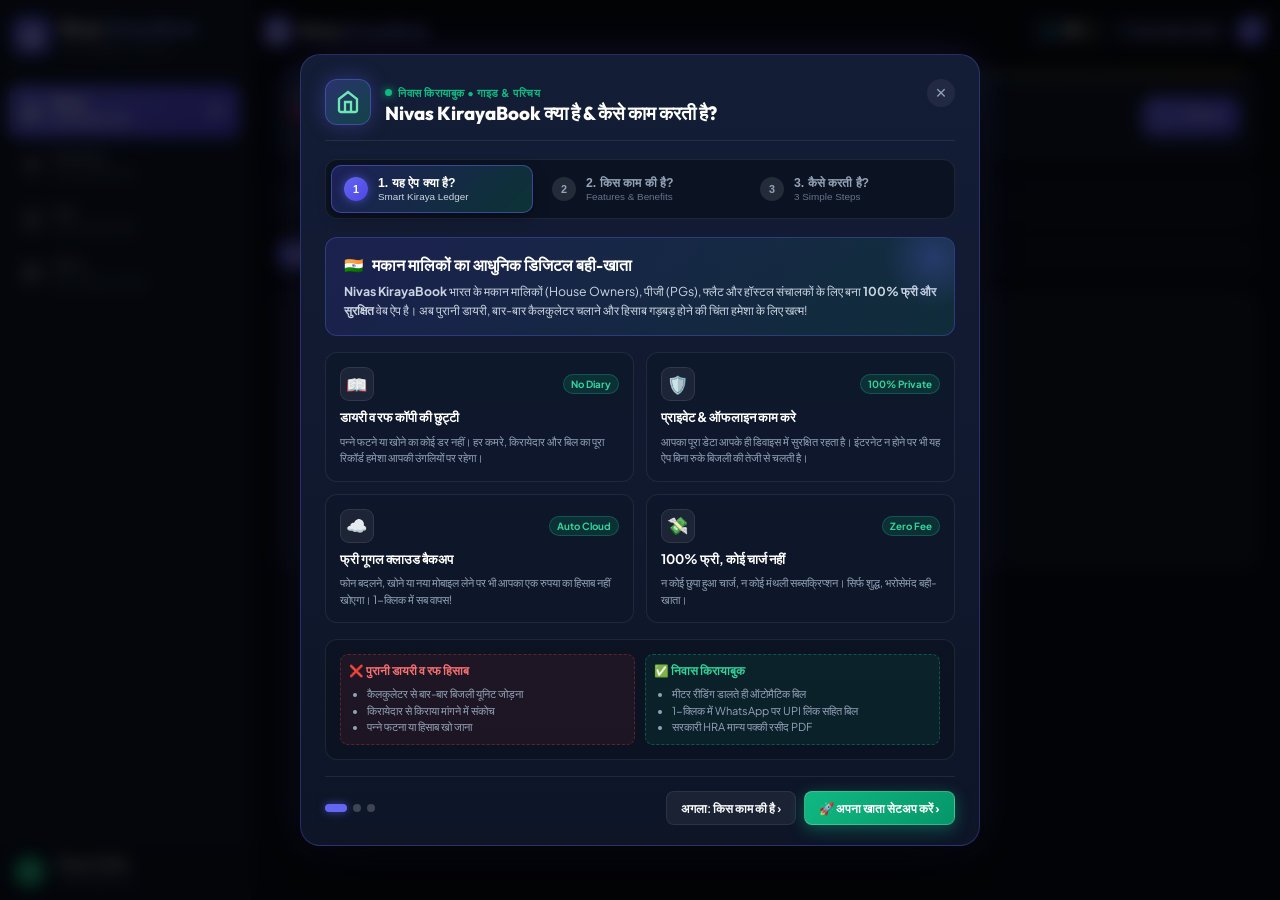
==== commit ea5d6427: "refactor: remove redundant ledger progress bar for compact native card" ====
--- a/index.html
+++ b/index.html
@@ -306,17 +306,6 @@
                 <svg width="15" height="15" viewBox="0 0 24 24" fill="none" stroke="currentColor" stroke-width="2.5"><line x1="12" y1="5" x2="12" y2="19"></line><line x1="5" y1="12" x2="19" y2="12"></line></svg>
                 <span>+ Room</span>
               </button>
-            </div>
-
-            <!-- Native Progress Indicator -->
-            <div class="ledger-progress-wrap">
-              <div class="ledger-progress-bar">
-                <div class="ledger-progress-fill" id="dashboard-collection-bar" style="width: 0%;"></div>
-              </div>
-              <div class="ledger-progress-meta">
-                <span id="dashboard-collection-pct">0% Vasool Hua</span>
-                <span id="dashboard-collection-rooms">0/0 Rooms Clear</span>
-              </div>
             </div>
           </div>
 
--- a/styles.css
+++ b/styles.css
@@ -5611,37 +5611,7 @@
   width: 100%;
 }
 
-.ledger-progress-wrap {
-  width: 100%;
-  margin-top: 10px;
-  padding-top: 10px;
-  border-top: 1px solid rgba(255, 255, 255, 0.06);
-}
-
-.ledger-progress-bar {
-  width: 100%;
-  height: 6px;
-  background: rgba(255, 255, 255, 0.08);
-  border-radius: 99px;
-  overflow: hidden;
-}
-
-.ledger-progress-fill {
-  height: 100%;
-  background: linear-gradient(90deg, #6366F1 0%, #10B981 100%);
-  border-radius: 99px;
-  transition: width 0.4s cubic-bezier(0.16, 1, 0.3, 1);
-}
-
-.ledger-progress-meta {
-  display: flex;
-  justify-content: space-between;
-  align-items: center;
-  margin-top: 6px;
-  font-size: 0.72rem;
-  font-weight: 600;
-  color: #94A3B8;
-}
+
 
 .ledger-quick-actions {
   display: flex;
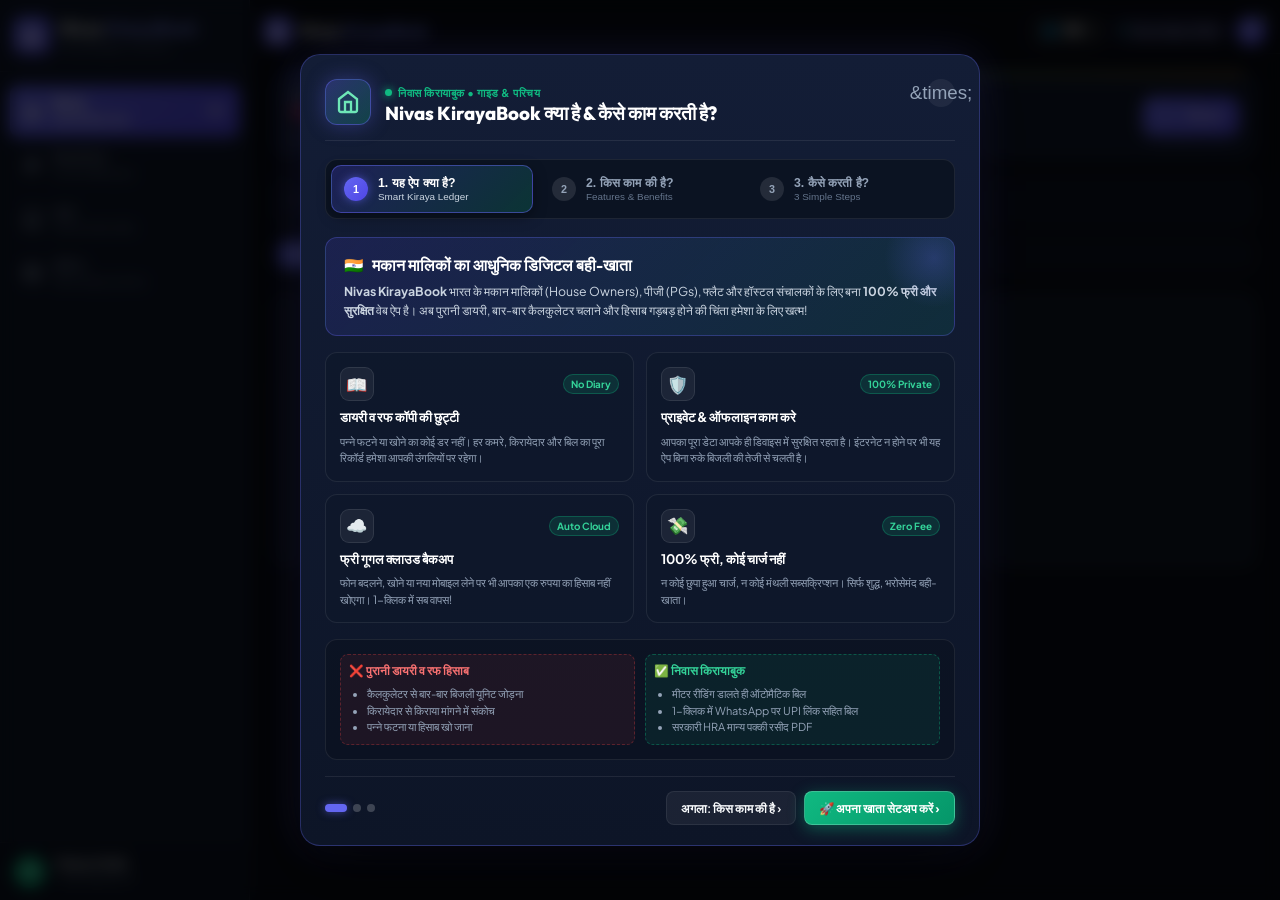
==== commit be6e3d02: "fix(xml): escape raw ampersands to &amp; for Blogger SAX parser compliance" ====
--- a/index.html
+++ b/index.html
@@ -13,11 +13,11 @@
   <meta name="apple-mobile-web-app-status-bar-style" content="black-translucent">
   <meta name="mobile-web-app-capable" content="yes">
 
-  <!-- Google Fonts: Plus Jakarta Sans & Outfit -->
+  <!-- Google Fonts: Plus Jakarta Sans &amp; Outfit -->
   <link rel="preconnect" href="https://fonts.googleapis.com">
   <link rel="preconnect" href="https://fonts.gstatic.com" crossorigin>
   <link
-    href="https://fonts.googleapis.com/css2?family=Outfit:wght@400;500;600;700;800&family=Plus+Jakarta+Sans:wght@400;500;600;700&display=swap"
+    href="https://fonts.googleapis.com/css2?family=Outfit:wght@400;500;600;700;800&amp;family=Plus+Jakarta+Sans:wght@400;500;600;700&amp;display=swap"
     rel="stylesheet">
 
   <link rel="stylesheet" href="styles.css">
@@ -28,7 +28,7 @@
   <link rel="apple-touch-icon" sizes="512x512" href="icon-512.png">
   <link rel="manifest" href="manifest.json">
 
-  <!-- Firebase App, Auth & Firestore SDKs (Compat for static/Blogger) -->
+  <!-- Firebase App, Auth &amp; Firestore SDKs (Compat for static/Blogger) -->
   <script src="https://www.gstatic.com/firebasejs/10.12.0/firebase-app-compat.js"></script>
   <script src="https://www.gstatic.com/firebasejs/10.12.0/firebase-auth-compat.js"></script>
   <script src="https://www.gstatic.com/firebasejs/10.12.0/firebase-firestore-compat.js"></script>
@@ -46,7 +46,7 @@
     })();
   </script>
 
-  <!-- Standalone Privacy Policy Page (Directly Rendered on /p/ URL routes & Play Store) -->
+  <!-- Standalone Privacy Policy Page (Directly Rendered on /p/ URL routes &amp; Play Store) -->
   <div id="privacy-policy-view">
     <div class="privacy-container">
       <header class="privacy-header-bar">
@@ -136,7 +136,7 @@
       </main>
 
       <footer class="privacy-footer-note">
-        &copy; 2026 Nivas KirayaBook. 100% Free &amp; Private Landlord Bahi-Khata.
+        &amp;copy; 2026 Nivas KirayaBook. 100% Free &amp; Private Landlord Bahi-Khata.
       </footer>
     </div>
   </div>
@@ -184,7 +184,7 @@
           </svg>
           <div class="nav-text">
             <span data-i18n="nav_calculator">Bijli Meter</span>
-            <small>सब-मीटर रीडिंग & बिल</small>
+            <small>सब-मीटर रीडिंग &amp; बिल</small>
           </div>
         </button>
         <button class="nav-btn" id="nav-history" onclick="switchView('history')">
@@ -204,7 +204,7 @@
           </svg>
           <div class="nav-text">
             <span data-i18n="nav_settings">Settings &amp; UPI</span>
-            <small>मालिक प्रोफाइल & बैकअप</small>
+            <small>मालिक प्रोफाइल &amp; बैकअप</small>
           </div>
         </button>
       </nav>
@@ -264,8 +264,8 @@
             </div>
           </div>
 
-          <!-- Billing Month & Cycle Pill -->
-          <div class="header-cycle-pill" id="header-cycle-pill" onclick="openMonthRolloverModal()" title="Billing Month & New Cycle Rollover">
+          <!-- Billing Month &amp; Cycle Pill -->
+          <div class="header-cycle-pill" id="header-cycle-pill" onclick="openMonthRolloverModal()" title="Billing Month &amp; New Cycle Rollover">
             <span class="cycle-dot"></span>
             <span id="current-month-display">Oct 2026</span>
           </div>
@@ -309,7 +309,7 @@
             </div>
           </div>
 
-          <!-- Single Smooth Native Search & Filter Controls -->
+          <!-- Single Smooth Native Search &amp; Filter Controls -->
           <div class="ledger-controls-row">
             <div class="ledger-search-box">
               <svg width="15" height="15" viewBox="0 0 24 24" fill="none" stroke="currentColor" stroke-width="2">
@@ -319,7 +319,7 @@
               <input type="text" id="dashboard-search-input" placeholder="Room no, kirayedar, phone search karein..."
                 oninput="handleSearch(this.value)">
               <button type="button" class="search-clear-btn" id="search-clear-btn" onclick="clearSearch()"
-                style="display:none;">&times;</button>
+                style="display:none;">&amp;times;</button>
             </div>
 
             <!-- Segmented Filter Tabs -->
@@ -363,7 +363,7 @@
           <!-- Fast Room-by-Room Meter Reading Board -->
           <div class="quick-meter-board-section">
             <div class="qmb-header">
-              <span class="qmb-title">⚡ Sabhi Rooms Ki Nayi Meter Reading (Fast Entry)</span>
+              <span class="qmb-title" data-i18n="qmb_title">⚡ Sabhi Rooms Ki Nayi Meter Reading (Fast Entry)</span>
               <span class="qmb-badge">Rate: ₹<span id="qmb-rate-val">8</span>/u</span>
             </div>
             <div class="quick-meter-grid" id="quick-meter-container">
@@ -372,7 +372,7 @@
           </div>
 
           <div class="calc-screen-grid">
-            <!-- Left Card: Inputs & Meter Calculator -->
+            <!-- Left Card: Inputs &amp; Meter Calculator -->
             <div class="calc-input-card">
               <div class="form-section-head">
                 <span class="fsh-title">1. Room Chunein (Select Room)</span>
@@ -384,7 +384,7 @@
               </div>
 
               <div class="form-section-head" style="margin-top: 18px;">
-                <span class="fsh-title">2. Meter Reading & Rate</span>
+                <span class="fsh-title">2. Meter Reading &amp; Rate</span>
               </div>
               <div class="meter-inputs-row">
                 <div class="form-group">
@@ -428,7 +428,7 @@
               </div>
 
               <div class="form-section-head" style="margin-top: 18px;">
-                <span class="fsh-title">3. Kiraya & Extra Charges</span>
+                <span class="fsh-title">3. Kiraya &amp; Extra Charges</span>
               </div>
               <div class="utilities-row">
                 <div class="form-group">
@@ -454,7 +454,7 @@
               </div>
             </div>
 
-            <!-- Right Card: Grand Total & Live WhatsApp Preview -->
+            <!-- Right Card: Grand Total &amp; Live WhatsApp Preview -->
             <div class="calc-output-card">
               <!-- Grand Total Banner -->
               <div class="calc-total-banner">
@@ -495,7 +495,7 @@
                     <path
                       d="M12.04 2C6.58 2 2.13 6.45 2.13 11.91C2.13 13.66 2.59 15.36 3.45 16.86L2.05 22L7.3 20.62C8.75 21.41 10.38 21.83 12.04 21.83C17.5 21.83 21.95 17.38 21.95 11.92C21.95 9.27 20.92 6.78 19.05 4.91C17.18 3.03 14.69 2 12.04 2ZM12.05 20.18C10.57 20.18 9.11 19.79 7.83 19.02L7.53 18.84L4.41 19.66L5.24 16.61L5.05 16.3C4.21 14.96 3.77 13.46 3.77 11.91C3.77 7.36 7.48 3.65 12.04 3.65C14.25 3.65 16.33 4.51 17.89 6.07C19.45 7.63 20.31 9.71 20.31 11.92C20.31 16.48 16.6 20.18 12.05 20.18ZM16.58 14.43C16.33 14.31 15.11 13.71 14.88 13.62C14.65 13.54 14.48 13.5 14.31 13.75C14.14 14 13.65 14.57 13.5 14.74C13.35 14.91 13.2 14.93 12.95 14.81C12.7 14.69 11.89 14.42 10.93 13.57C10.18 12.91 9.68 12.09 9.53 11.84C9.38 11.59 9.51 11.46 9.64 11.34C9.75 11.23 9.88 11.06 10.01 10.91C10.13 10.76 10.17 10.65 10.25 10.49C10.33 10.32 10.29 10.18 10.23 10.06C10.17 9.93 9.68 8.73 9.48 8.24C9.28 7.76 9.08 7.82 8.93 7.81C8.79 7.81 8.62 7.81 8.45 7.81C8.28 7.81 8.01 7.87 7.78 8.12C7.55 8.37 6.9 8.98 6.9 10.22C6.9 11.46 7.8 12.66 7.93 12.83C8.05 13 9.71 15.55 12.24 16.64C12.84 16.9 13.31 17.06 13.68 17.18C14.28 17.37 14.83 17.34 15.26 17.28C15.74 17.21 16.74 16.68 16.95 16.09C17.16 15.5 17.16 15 17.1 14.9C17.04 14.8 16.87 14.55 16.58 14.43Z" />
                   </svg>
-                  <span>Send Bill on WhatsApp</span>
+                  <span data-i18n="calc_send_wa_btn">Send Bill on WhatsApp</span>
                 </button>
                 <button class="btn btn-primary btn-block" onclick="saveBillFromScreenCalc()">
                   <svg width="17" height="17" viewBox="0 0 24 24" fill="none" stroke="currentColor" stroke-width="2.2">
@@ -503,7 +503,7 @@
                     <polyline points="17 21 17 13 7 13 7 21"></polyline>
                     <polyline points="7 3 7 8 15 8"></polyline>
                   </svg>
-                  <span>Save Bill to Room Record</span>
+                  <span data-i18n="calc_save_bill_btn">Save Bill to Room Record</span>
                 </button>
               </div>
             </div>
@@ -511,13 +511,13 @@
         </section>
 
         <!-- ==========================================
-             SCREEN 4: PAYMENT RECORDS & KHATA LEDGER
+             SCREEN 4: PAYMENT RECORDS &amp; KHATA LEDGER
              ========================================== -->
         <section id="view-history" class="view-screen">
           <div class="screen-title-bar">
             <div>
               <h2 class="screen-heading" data-i18n="nav_history">किराया खाता &amp; रिपोर्ट</h2>
-              <p class="screen-subtext">Receipts, purana hisab aur monthly audit report</p>
+              <p class="screen-subtext" data-i18n="khata_screen_sub">Receipts, purana hisab aur monthly audit report</p>
             </div>
             <div style="display: flex; gap: 8px;">
               <button class="btn btn-secondary btn-sm" onclick="exportDataToJSON()" title="Export JSON Backup">
@@ -541,24 +541,24 @@
 
           <!-- Khata Sub-Screen Segmented Switcher (Receipts vs Monthly Report) -->
           <div class="khata-subnav-pills">
-            <button type="button" class="khata-pill active" id="btn-khata-tab-receipts" onclick="switchKhataSubTab('receipts')">🧾 Payment Receipts (रसीदें)</button>
-            <button type="button" class="khata-pill" id="btn-khata-tab-report" onclick="switchKhataSubTab('report')">📊 Monthly Audit &amp; Reports (मासिक रिपोर्ट)</button>
+            <button type="button" class="khata-pill active" id="btn-khata-tab-receipts" onclick="switchKhataSubTab('receipts')" data-i18n="khata_tab_receipts">🧾 Payment Receipts</button>
+            <button type="button" class="khata-pill" id="btn-khata-tab-report" onclick="switchKhataSubTab('report')" data-i18n="khata_tab_report">📊 Monthly Audit &amp; Reports</button>
           </div>
 
           <!-- SUB-VIEW 1: Payment Receipts Ledger -->
           <div id="khata-subview-receipts" class="khata-subview-panel">
-            <!-- History Search & Stats Bar -->
+            <!-- History Search &amp; Stats Bar -->
             <div class="history-controls-bar">
               <div class="search-input-wrap">
                 <svg width="16" height="16" viewBox="0 0 24 24" fill="none" stroke="currentColor" stroke-width="2">
                   <circle cx="11" cy="11" r="8"></circle>
                   <line x1="21" y1="21" x2="16.65" y2="16.65"></line>
                 </svg>
-                <input type="text" id="history-search" placeholder="Receipt no, tenant name search karein..."
+                <input type="text" id="history-search" data-i18n-ph="khata_search_ph" placeholder="Receipt no, tenant name search karein..."
                   oninput="handleHistorySearch(this.value)">
               </div>
               <div class="history-total-pill">
-                Total Logged: <strong id="history-total-sum" style="color: #10B981;">₹0</strong>
+                <span data-i18n="khata_total_logged">Total Logged:</span> <strong id="history-total-sum" style="color: #10B981;">₹0</strong>
               </div>
             </div>
 
@@ -589,7 +589,7 @@
             </div>
           </div>
 
-          <!-- SUB-VIEW 2: Monthly Audit & Property Report -->
+          <!-- SUB-VIEW 2: Monthly Audit &amp; Property Report -->
           <div id="khata-subview-report" class="khata-subview-panel" style="display: none;">
             <div style="display: flex; gap: 8px; justify-content: flex-end; margin-bottom: 12px; flex-wrap: wrap;">
               <button class="btn btn-whatsapp btn-sm" onclick="shareWhatsAppMonthlyReport()">
@@ -600,7 +600,7 @@
               </button>
             </div>
 
-            <!-- Billing Period & Cycle Selector Bar -->
+            <!-- Billing Period &amp; Cycle Selector Bar -->
             <div class="report-cycle-bar">
               <div class="cycle-input-wrapper">
                 <span class="cycle-icon">📅</span>
@@ -654,7 +654,7 @@
               </div>
             </div>
 
-            <!-- Filter Strip & Room-wise Audit Table -->
+            <!-- Filter Strip &amp; Room-wise Audit Table -->
             <div class="report-table-box">
               <div class="report-filters-row">
                 <div style="display: flex; align-items: center; gap: 8px;">
@@ -699,7 +699,7 @@
               </div>
             </div>
 
-            <!-- Building Expenses & Maintenance Section -->
+            <!-- Building Expenses &amp; Maintenance Section -->
             <div class="report-expenses-box">
               <div class="expenses-header">
                 <div>
@@ -717,58 +717,57 @@
         </section>
 
         <!-- ==========================================
-             SCREEN 5: OWNER PROFILE & SETTINGS
+             SCREEN 5: OWNER PROFILE &amp; SETTINGS
              ========================================== -->
         <section id="view-settings" class="view-screen">
           <div class="screen-title-bar">
             <div>
-              <h2 class="screen-heading">Owner Profile & App Settings</h2>
-              <p class="screen-subtext">Malik ki profile, UPI ID (Direct Payment Link) aur offline data backup</p>
-            </div>
-          </div>
-
-          <!-- App Guide & Intro Card -->
+              <h2 class="screen-heading" data-i18n="nav_settings">Owner Profile &amp; App Settings</h2>
+              <p class="screen-subtext" data-i18n="settings_screen_sub">Malik ki profile, UPI ID (Direct Payment Link) aur offline data backup</p>
+            </div>
+          </div>
+
+          <!-- App Guide &amp; Intro Card -->
           <div class="settings-guide-card" onclick="openAppIntroModal()" title="Yeh App Kya Hai? Guide Dekhein">
             <div class="settings-guide-left">
               <div class="settings-guide-icon">💡</div>
               <div class="settings-guide-info">
-                <h4>यह ऐप क्या है और कैसे काम करती है? (App Guide)</h4>
-                <p>बिजली बिल कैलकुलेटर, 1-क्लिक व्हाट्सएप रिमाइंडर और कानूनी किराया रसीद का पूरा परिचय व गाइड देखें।</p>
-              </div>
-            </div>
-            <button type="button" class="btn btn-secondary btn-sm">गाइड खोलें ›</button>
+                <h4 data-i18n="settings_guide_title">यह ऐप क्या है और कैसे काम करती है? (App Guide)</h4>
+                <p data-i18n="settings_guide_desc">बिजली बिल कैलकुलेटर, 1-क्लिक व्हाट्सएप रिमाइंडर और कानूनी किराया रसीद का पूरा परिचय व गाइड देखें।</p>
+              </div>
+            </div>
+            <button type="button" class="btn btn-secondary btn-sm" data-i18n="settings_guide_btn">गाइड खोलें ›</button>
           </div>
 
           <div class="settings-app-grid">
             <div class="settings-app-card">
-              <h3 class="card-subtitle">Landlord / House Owner Details</h3>
+              <h3 class="card-subtitle" data-i18n="settings_owner_card_title">Landlord / House Owner Details</h3>
               <form id="settings-screen-form" onsubmit="handleSaveSettingsScreen(event)">
                 <div class="form-grid">
                   <div class="form-group">
-                    <label for="set-screen-owner-name">Owner / Landlord Name *</label>
+                    <label for="set-screen-owner-name" data-i18n="owner_name_label">Owner / Landlord Name *</label>
                     <input type="text" id="set-screen-owner-name" placeholder="e.g. Ramesh Kumar" required>
                   </div>
                   <div class="form-group">
-                    <label for="set-screen-owner-phone">Owner Phone Number *</label>
+                    <label for="set-screen-owner-phone" data-i18n="owner_phone_label">Owner Phone Number *</label>
                     <input type="tel" id="set-screen-owner-phone" placeholder="e.g. 9876543210" required>
                   </div>
                   <div class="form-group full-width">
-                    <label for="set-screen-owner-upi">Owner UPI ID (For Direct Payments) *</label>
+                    <label for="set-screen-owner-upi" data-i18n="owner_upi_label">Owner UPI ID (For Direct Payments) *</label>
                     <input type="text" id="set-screen-owner-upi" placeholder="e.g. ramesh@okaxis or 9876543210@paytm"
                       required>
-                    <small class="form-help">Yeh UPI ID tenant ko WhatsApp reminder mein direct link ban kar
-                      jayegi.</small>
+                    <small class="form-help" data-i18n="owner_upi_help">Yeh UPI ID tenant ko WhatsApp reminder mein direct link ban kar jayegi.</small>
                   </div>
                   <div class="form-group">
-                    <label for="set-screen-property-default">Default Property Name</label>
+                    <label for="set-screen-property-default" data-i18n="owner_property_label">Default Property Name</label>
                     <input type="text" id="set-screen-property-default" placeholder="e.g. Gokul Nivas">
                   </div>
                   <div class="form-group">
-                    <label for="set-screen-default-rate">Default Bijli Rate (₹ per unit)</label>
+                    <label for="set-screen-default-rate" data-i18n="owner_default_rate_label">Default Bijli Rate (₹ per unit)</label>
                     <input type="number" id="set-screen-default-rate" value="8" step="0.5">
                   </div>
                   <div class="form-group">
-                    <label for="set-screen-current-cycle">Current Billing Cycle</label>
+                    <label for="set-screen-current-cycle" data-i18n="owner_cycle_label">Current Billing Cycle</label>
                     <input type="text" id="set-screen-current-cycle" placeholder="e.g. October 2026">
                   </div>
                   <div class="form-group">
@@ -780,7 +779,7 @@
                     </select>
                   </div>
                   <div class="form-group">
-                    <label for="set-screen-owner-pan">Owner PAN Card (For HRA Tax Exemption)</label>
+                    <label for="set-screen-owner-pan" data-i18n="owner_pan_label">Owner PAN Card (For HRA Tax Exemption)</label>
                     <input type="text" id="set-screen-owner-pan" placeholder="e.g. ABCDE1234F">
                   </div>
                 </div>
@@ -799,27 +798,22 @@
               </form>
             </div>
 
-            <!-- UPI Payment & Data Card -->
+            <!-- UPI Payment &amp; Data Card -->
             <div class="settings-app-card">
-              <h3 class="card-subtitle">Active UPI Payment Info</h3>
-              <p style="color: var(--text-secondary); font-size: 0.84rem; margin-bottom: 14px;">
-                WhatsApp reminder mein tenant direct is UPI ID par Google Pay, PhonePe ya Paytm se payment bhej sakta
-                hai.
-              </p>
+              <h3 class="card-subtitle" data-i18n="active_upi_card_title">Active UPI Payment Info</h3>
+              <p style="color: var(--text-secondary); font-size: 0.84rem; margin-bottom: 14px;" data-i18n="active_upi_help">WhatsApp reminder mein tenant direct is UPI ID par Google Pay, PhonePe ya Paytm se payment bhej sakta hai.</p>
 
               <div class="active-upi-banner">
-                <span class="upi-label">Active UPI Address:</span>
+                <span class="upi-label" data-i18n="active_upi_label">Active UPI Address:</span>
                 <span class="upi-val" id="settings-display-upi">ramesh@okaxis</span>
               </div>
 
               <div class="settings-backup-section">
                 <div style="display: flex; align-items: center; justify-content: space-between; margin-bottom: 6px;">
-                  <h4 class="backup-heading" style="margin-bottom: 0;">☁️ Firebase Cloud Sync (मल्टी-डिवाइस सिंक)</h4>
+                  <h4 class="backup-heading" style="margin-bottom: 0;" data-i18n="cloud_sync_heading">☁️ Firebase Cloud Sync</h4>
                   <span class="cloud-status-badge" id="settings-cloud-badge">Offline Mode</span>
                 </div>
-                <p style="color: var(--text-muted); font-size: 0.8rem; margin-bottom: 12px;">
-                  Google Account se jodkar mobile aur laptop dono par same time par live sync aur safe cloud backup chalayein.
-                </p>
+                <p style="color: var(--text-muted); font-size: 0.8rem; margin-bottom: 12px;" data-i18n="cloud_sync_desc">Google Account se jodkar mobile aur laptop dono par same time par live sync aur safe cloud backup chalayein.</p>
 
                 <!-- Cloud Not Connected -->
                 <div id="settings-cloud-logged-out" style="margin-bottom: 14px;">
@@ -830,7 +824,7 @@
                       <path fill="#FBBC05" d="M5.84 14.09c-.22-.66-.35-1.36-.35-2.09s.13-1.43.35-2.09V7.06H2.18C1.43 8.55 1 10.22 1 12s.43 3.45 1.18 4.94l2.85-2.22.81-.63z"/>
                       <path fill="#EA4335" d="M12 5.38c1.62 0 3.06.56 4.21 1.64l3.15-3.15C17.45 2.09 14.97 1 12 1 7.7 1 3.99 3.47 2.18 7.06l3.66 2.84c.87-2.6 3.3-4.52 6.16-4.52z"/>
                     </svg>
-                    <span>Google Account Se Connect Karein</span>
+                    <span data-i18n="google_connect_btn">Google Account Se Connect Karein</span>
                   </button>
                 </div>
 
@@ -854,31 +848,20 @@
 
                 <div style="border-top: 1px dashed var(--border-subtle); margin: 14px 0 12px 0;"></div>
 
-                <h4 class="backup-heading">Data Backup & Recovery (लोकल बैकअप)</h4>
-                <p style="color: var(--text-muted); font-size: 0.8rem; margin-bottom: 12px;">
-                  Aapka saara data aapke device browser mein 100% private rehta hai.
-                </p>
+                <h4 class="backup-heading" data-i18n="backup_heading">Data Backup &amp; Recovery</h4>
+                <p style="color: var(--text-muted); font-size: 0.8rem; margin-bottom: 12px;" data-i18n="backup_desc">Aapka saara data aapke device browser mein 100% private rehta hai.</p>
                 <div class="backup-btn-grid">
-                  <button type="button" class="btn btn-secondary btn-sm" onclick="exportDataToJSON()">
-                    Download Backup (JSON)
-                  </button>
-                  <button type="button" class="btn btn-secondary btn-sm"
-                    onclick="document.getElementById('import-file-input').click()">
-                    Restore Backup
-                  </button>
+                  <button type="button" class="btn btn-secondary btn-sm" onclick="exportDataToJSON()" data-i18n="btn_download_backup">Download Backup (JSON)</button>
+                  <button type="button" class="btn btn-secondary btn-sm" onclick="document.getElementById('import-file-input').click()" data-i18n="btn_restore_backup">Restore Backup</button>
                   <input type="file" id="import-file-input" style="display:none;" accept=".json"
                     onchange="importDataFromJSON(event)">
-                  <button type="button" class="btn btn-outline-danger btn-sm" onclick="resetToSampleData()">
-                    Clear All Data (Fresh Start)
-                  </button>
+                  <button type="button" class="btn btn-outline-danger btn-sm" onclick="resetToSampleData()" data-i18n="btn_clear_data">Clear All Data (Fresh Start)</button>
                 </div>
 
                 <div style="border-top: 1px dashed var(--border-subtle); margin: 16px 0 12px 0;"></div>
                 <div style="display: flex; align-items: center; justify-content: space-between; font-size: 0.78rem; color: var(--text-muted); flex-wrap: wrap; gap: 8px;">
-                  <span>🔒 100% Private &amp; Offline-First</span>
-                  <a href="privacy.html" target="_blank" style="color: #818CF8; text-decoration: none; font-weight: 600;">
-                    Privacy Policy (गोपनीयता नीति) ›
-                  </a>
+                  <span data-i18n="offline_private_label">🔒 100% Private &amp; Offline-First</span>
+                  <a href="privacy.html" target="_blank" style="color: #818CF8; text-decoration: none; font-weight: 600;" data-i18n="privacy_policy_link">Privacy Policy ›</a>
                 </div>
               </div>
             </div>
@@ -947,13 +930,13 @@
        MODALS (Native Bottom Sheet on Mobile)
        ========================================== -->
 
-  <!-- MODAL: Add / Edit Unit & Tenant -->
+  <!-- MODAL: Add / Edit Unit &amp; Tenant -->
   <div class="modal-overlay" id="modal-tenant" onclick="closeModalOnOverlay(event, 'modal-tenant')">
     <div class="modal-card">
       <div class="modal-sheet-handle"></div>
       <div class="modal-header">
         <h3 class="modal-title" id="tenant-modal-title">Add Room / Tenant</h3>
-        <button class="modal-close" onclick="closeModal('modal-tenant')" aria-label="Close">&times;</button>
+        <button class="modal-close" onclick="closeModal('modal-tenant')" aria-label="Close">&amp;times;</button>
       </div>
       <form id="tenant-form" onsubmit="handleSaveTenant(event)">
         <input type="hidden" id="edit-tenant-id">
@@ -1023,10 +1006,10 @@
       <div class="modal-sheet-handle"></div>
       <div class="modal-header">
         <div>
-          <h3 class="modal-title">Bijli & Rent Calculation</h3>
+          <h3 class="modal-title">Bijli &amp; Rent Calculation</h3>
           <p class="modal-subtitle">Auto calculate electricity units + rent breakdown</p>
         </div>
-        <button class="modal-close" onclick="closeModal('modal-bill')" aria-label="Close">&times;</button>
+        <button class="modal-close" onclick="closeModal('modal-bill')" aria-label="Close">&amp;times;</button>
       </div>
 
       <div class="bill-modal-body">
@@ -1113,8 +1096,8 @@
     <div class="modal-card modal-sm">
       <div class="modal-sheet-handle"></div>
       <div class="modal-header">
-        <h3 class="modal-title">Record Payment (किराया जमा)</h3>
-        <button class="modal-close" onclick="closeModal('modal-payment')" aria-label="Close">&times;</button>
+        <h3 class="modal-title" data-i18n="modal_pay_title">Record Payment</h3>
+        <button class="modal-close" onclick="closeModal('modal-payment')" aria-label="Close">&amp;times;</button>
       </div>
       <form id="payment-form" onsubmit="handleRecordPayment(event)">
         <input type="hidden" id="pay-tenant-id">
@@ -1166,7 +1149,7 @@
 
         <div class="modal-footer">
           <button type="button" class="btn btn-secondary" onclick="closeModal('modal-payment')">Cancel</button>
-          <button type="submit" class="btn btn-success">Confirm & Issue Receipt</button>
+          <button type="submit" class="btn btn-success">Confirm &amp; Issue Receipt</button>
         </div>
       </form>
     </div>
@@ -1207,7 +1190,7 @@
             </svg>
             <span>Print / Save PDF</span>
           </button>
-          <button class="modal-close" onclick="closeModal('modal-receipt')" aria-label="Close">&times;</button>
+          <button class="modal-close" onclick="closeModal('modal-receipt')" aria-label="Close">&amp;times;</button>
         </div>
       </div>
 
@@ -1223,7 +1206,7 @@
       <div class="modal-sheet-handle"></div>
       <div class="modal-header">
         <h3 class="modal-title">Add Building Expense (खर्चा जोड़ें)</h3>
-        <button class="modal-close" onclick="closeModal('modal-expense')" aria-label="Close">&times;</button>
+        <button class="modal-close" onclick="closeModal('modal-expense')" aria-label="Close">&amp;times;</button>
       </div>
       <form id="expense-form" onsubmit="handleSaveExpense(event)">
         <div class="form-group">
@@ -1233,8 +1216,8 @@
         <div class="form-group">
           <label for="exp-category">Expense Category (श्रेणी)</label>
           <select id="exp-category" class="select-app">
-            <option value="Maintenance">Maintenance & Repairs (मरम्मत)</option>
-            <option value="Cleaning">Cleaning & Sweeper (सफाई)</option>
+            <option value="Maintenance">Maintenance &amp; Repairs (मरम्मत)</option>
+            <option value="Cleaning">Cleaning &amp; Sweeper (सफाई)</option>
             <option value="Electricity">Electricity / Water Board Bill (सरकारी बिल)</option>
             <option value="Taxes">Nagar Nigam / House Tax (टैक्स)</option>
             <option value="Other">Other Miscellaneous (अन्य)</option>
@@ -1257,7 +1240,7 @@
   </div>
 
   <!-- ==========================================
-       MODAL: Welcome App Walkthrough & Guide
+       MODAL: Welcome App Walkthrough &amp; Guide
        (यह ऐप क्या है, किस काम की है, कैसे करती है?)
        ========================================== -->
   <div class="modal-overlay" id="modal-app-intro" onclick="closeModalOnOverlay(event, 'modal-app-intro')">
@@ -1281,7 +1264,7 @@
             <h3 class="intro-main-title">Nivas KirayaBook क्या है &amp; कैसे काम करती है?</h3>
           </div>
         </div>
-        <button class="modal-close" onclick="closeAppIntroModal()" aria-label="Close">&times;</button>
+        <button class="modal-close" onclick="closeAppIntroModal()" aria-label="Close">&amp;times;</button>
       </div>
 
       <!-- 3 Segmented Tabs Matching User's Exact 3 Questions -->
@@ -1504,7 +1487,7 @@
         </div>
       </div>
 
-      <!-- Footer & Navigation Controls -->
+      <!-- Footer &amp; Navigation Controls -->
       <div class="intro-modal-footer">
         <div class="intro-step-indicators" title="Step navigation">
           <span class="intro-dot active" id="intro-dot-what" onclick="switchIntroTab('what')"></span>
@@ -1536,7 +1519,7 @@
           <h3 class="modal-title">👋 Swagat Hai Nivas KirayaBook Mein!</h3>
           <p class="modal-subtitle">Apni building aur UPI setup karein (Sirf 1 minute)</p>
         </div>
-        <button class="modal-close" onclick="skipOnboardingSetup()" aria-label="Close">&times;</button>
+        <button class="modal-close" onclick="skipOnboardingSetup()" aria-label="Close">&amp;times;</button>
       </div>
 
       <form id="onboarding-form" onsubmit="handleSaveOnboarding(event)">
@@ -1575,7 +1558,7 @@
     </div>
   </div>
 
-  <!-- MODAL: Firebase Cloud Sync & Google Account -->
+  <!-- MODAL: Firebase Cloud Sync &amp; Google Account -->
   <div class="modal-overlay" id="modal-cloud-sync" onclick="closeModalOnOverlay(event, 'modal-cloud-sync')">
     <div class="modal-card" style="max-width: 440px;">
       <div class="modal-sheet-handle"></div>
@@ -1584,7 +1567,7 @@
           <h3 class="modal-title" id="cloud-modal-title">☁️ Firebase Cloud Sync</h3>
           <p class="modal-subtitle">Apna kiraya khata Google Cloud par safe aur multi-device sync rakhein</p>
         </div>
-        <button class="modal-close" onclick="closeModal('modal-cloud-sync')" aria-label="Close">&times;</button>
+        <button class="modal-close" onclick="closeModal('modal-cloud-sync')" aria-label="Close">&amp;times;</button>
       </div>
 
       <!-- State A: When NOT Logged In -->
@@ -1670,7 +1653,7 @@
           <h3 class="modal-title" data-i18n="rollover_title">Start New Month Billing Cycle</h3>
           <p class="modal-subtitle" data-i18n="rollover_sub">Previous unpaid dues will carry over automatically.</p>
         </div>
-        <button class="modal-close" onclick="closeModal('modal-rollover')" aria-label="Close">&times;</button>
+        <button class="modal-close" onclick="closeModal('modal-rollover')" aria-label="Close">&amp;times;</button>
       </div>
 
       <div class="bill-modal-body">
@@ -1715,7 +1698,7 @@
           <h3 class="modal-title" data-i18n="ios_install_title">Install on iPhone / iPad</h3>
           <p class="modal-subtitle">Add to Home Screen in 3 steps</p>
         </div>
-        <button class="modal-close" onclick="closeModal('modal-ios-install')" aria-label="Close">&times;</button>
+        <button class="modal-close" onclick="closeModal('modal-ios-install')" aria-label="Close">&amp;times;</button>
       </div>
 
       <div class="ios-instruction-card">
